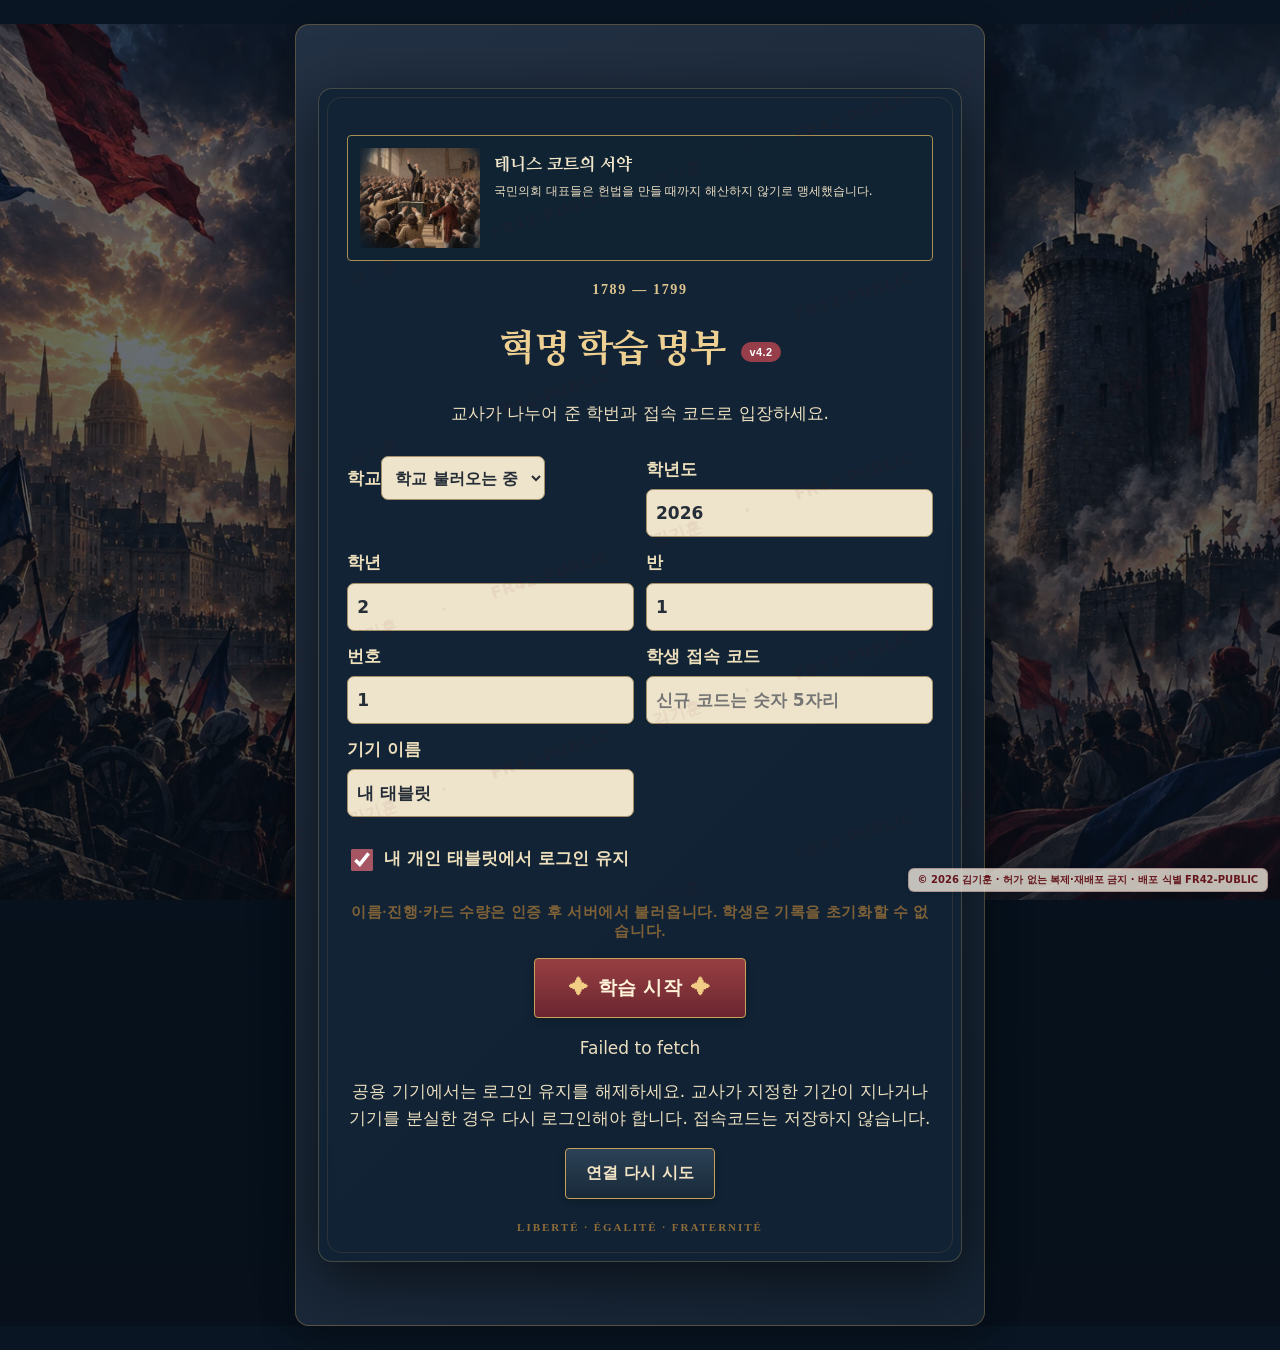
==== index.html @ da73426d "Rollback latency regression and refresh stable cache" ====
<!doctype html><html lang="ko"><head><meta charset="utf-8"><meta name="viewport" content="width=device-width,initial-scale=1"><title>프랑스 혁명 학습 게임 v4.2</title><link rel="stylesheet" href="legacy-game.css?v=42-rc-cssfix-20260922" >
<link rel="stylesheet" href="history-card.css?v=42-rc-cssfix-20260922" >
<link rel="stylesheet" href="history-card-effects.css?v=42-rc-cssfix-20260922" >
<link rel="stylesheet" href="history-card-rotation.css?v=42-rc-cssfix-20260922" >
<link rel="stylesheet" href="history-content.css?v=42-rc-cssfix-20260922" >
<link rel="stylesheet" href="history-game-card.css?v=42-rc-cssfix-20260922" >
<link rel="stylesheet" href="pack-opening.css?v=42-rc-cssfix-20260922" >
<link rel="stylesheet" href="integration.css?v=42-rc-cssfix-20260922" data-integration-style><link rel="stylesheet" href="v42.css?v=42-stable-20260922d"><link rel="stylesheet" href="stage25.css?v=42-rc-cssfix-20260922"><link rel="stylesheet" href="glow-v13/glow-mask.css?v=42-rc-cssfix-20260922"><link rel="stylesheet" href="glow-v13/glow-effects.css?v=42-rc-cssfix-20260922"><link rel="stylesheet" href="glow-v13/glow-crystal-effects.css?v=42-rc-cssfix-20260922"><link rel="stylesheet" href="glow-v13/glow-halo-effects.css?v=42-rc-cssfix-20260922"><link rel="stylesheet" href="glow-v13/glow-royal-effects.css?v=42-rc-cssfix-20260922"><link rel="stylesheet" href="glow-v13/glow-spectrum-effects.css?v=42-rc-cssfix-20260922"><link rel="stylesheet" href="stage26.css?v=42-rc-cssfix-20260922"><link rel="stylesheet" href="stage27.css?v=42-rc-cssfix-20260922"><link rel="stylesheet" href="stage28.css?v=42-rc-cssfix-20260922"><link rel="stylesheet" href="stage3.css?v=42-rc-cssfix-20260922"><link rel="stylesheet" href="copyright-ready.css?v=42-rc-cssfix-20260922"></head><body><div id="app"></div><noscript>JavaScript를 활성화해 주세요.</noscript><script src="assets.generated.js?v=42-rc-cssfix-20260922"></script>
<script src="preview-storage.js?v=42-rc-cssfix-20260922"></script>
<script src="copyright-ready.js?v=42-rc-cssfix-20260922"></script><script src="config.rc.js?v=42-rc-cssfix-20260922"></script><script src="game-api.js?v=42-stable-20260922d"></script>
<script src="content/units.generated.js?v=42-rc-cssfix-20260922"></script>
<script src="history-card.js?v=42-rc-cssfix-20260922"></script>
<script src="history-content.js?v=42-rc-cssfix-20260922"></script>
<script src="history-game-card.js?v=42-rc-cssfix-20260922"></script>
<script src="legacy-game.js?v=42-classroom-20260922b"></script>
<script src="integration.js?v=42-rc-cssfix-20260922"></script><script src="report-ui27.js?v=42-rc-cssfix-20260922"></script><script src="student-v42.js?v=42-stable-20260922d"></script><script src="student-stage2.js?v=42-classroom-20260922b"></script><script src="student-stage25.js?v=42-classroom-20260922b"></script><script src="student-stage26.js?v=42-rc-cssfix-20260922"></script><script src="student-stage27.js?v=42-rc-cssfix-20260922"></script><script src="ui-stage28.js?v=42-rc-cssfix-20260922"></script><script src="student-stage28.js?v=42-rc-cssfix-20260922"></script><script src="student-test-ready.js?v=42-classroom-20260922b"></script><script src="student-fast-quiz.js?v=42-rc-cssfix-20260922"></script><script src="glow-v13/glow-effects-config.js?v=42-rc-cssfix-20260922"></script><script src="glow-v13/glow-crystal-effects.js?v=42-rc-cssfix-20260922"></script><script src="glow-v13/glow-halo-effects.js?v=42-rc-cssfix-20260922"></script><script src="glow-v13/glow-royal-effects.js?v=42-rc-cssfix-20260922"></script><script src="glow-v13/glow-spectrum-effects.js?v=42-rc-cssfix-20260922"></script><script src="glow-v13/glow-effects.js?v=42-rc-cssfix-20260922"></script><script src="student-glow-v13.js?v=42-rc-cssfix-20260922"></script><script src="rc-cinematic.js?v=42-classroom-20260922c"></script><script src="rc-learning.js?v=42-rc-cssfix-20260922"></script>
</body></html>
---- legacy-game.css ----
:root{--bg:#f4efe3;--paper:#fffaf0;--ink:#251b17;--red:#8f2929;--line:#c9baa0;--green:#16835c}*{box-sizing:border-box}body{margin:0;background:var(--bg);color:var(--ink);font-family:Arial,'Noto Sans KR',sans-serif}button,input{font:inherit}button{cursor:pointer}.header{background:#efe5cf;border-bottom:1px solid #cfc0a6;padding:16px 24px}.headerin{max-width:1500px;margin:auto;display:flex;align-items:center;justify-content:space-between;gap:16px}.eyebrow{margin:0;color:#9a2f2f;font-family:Georgia,serif;font-size:14px;font-weight:800;letter-spacing:.12em}h1,h2,h3{font-family:Georgia,'Nanum Myeongjo',serif}.header h1{margin:3px 0;font-size:30px}.version{display:inline-block;vertical-align:middle;margin-left:8px;border-radius:999px;background:var(--red);color:white;padding:4px 8px;font:800 11px Arial,sans-serif;letter-spacing:.04em}.student{display:flex;align-items:center;gap:10px;font-weight:800}.btn{border:0;border-radius:9px;background:var(--red);color:white;padding:12px 20px;font-weight:800}.btn.alt{border:1px solid var(--line);background:white;color:var(--ink)}.wrap{max-width:1500px;margin:auto;padding:20px 24px 36px}.tabs{display:flex;gap:5px;margin-bottom:18px;padding:4px;width:max-content;border-radius:10px;background:#ded0b3}.tab{border:0;border-radius:7px;background:transparent;padding:10px 20px;font-weight:800}.tab.active{background:var(--red);color:white}.shell{border:1px solid #cfc0a6;border-radius:20px;background:var(--paper);padding:26px;box-shadow:0 10px 35px #36231917}.quiz{max-width:820px;margin:auto}.center{text-align:center;padding:65px 25px}.top{display:flex;justify-content:space-between;align-items:center;gap:15px}.pill{border-radius:999px;background:#251b1714;padding:8px 13px;font-weight:800}.progress{height:7px;margin:20px 0;background:#e4d9c2;border-radius:99px;overflow:hidden}.progress i{display:block;height:100%;background:var(--red)}.qimg{display:block;width:min(320px,82vw);aspect-ratio:1;object-fit:contain;margin:0 auto 18px;border-radius:16px;background:#302925}.question{border-left:5px solid var(--red);border-radius:0 14px 14px 0;background:#efe5cf;padding:22px;font:700 20px/1.6 Georgia,serif}.answer{display:grid;grid-template-columns:1fr auto;gap:10px;margin-top:20px}.answer input{height:49px;border:1px solid #a99779;border-radius:9px;padding:0 14px;font-size:17px}.feedback{min-height:55px;margin-top:14px;padding:14px;border-radius:10px;color:#6e5a4e}.feedback.bad{background:#fff0ed;color:#a52b25}.feedback.good{background:#e8f5ed;color:#176444}.orderhead{display:flex;justify-content:space-between;align-items:center}.grid{display:grid;grid-template-columns:repeat(7,minmax(0,1fr));gap:10px}.slot{position:relative;min-height:155px;overflow:hidden;border:2px dashed #9f927e;border-radius:12px;background:#f0e6d3}.slot.filled{border-style:solid;background:white}.slot.ok{border:3px solid var(--green)}.slot.bad{border:3px solid #c2342d}.num{position:absolute;z-index:2;top:6px;left:6px;display:grid;place-items:center;width:30px;height:30px;border-radius:50%;background:var(--ink);color:white;font-weight:900}.cardimg{width:100%;height:108px;display:block;object-fit:contain;background:#302925}.title{display:block;padding:7px 5px;font-size:13px;font-weight:800}.deck{margin-top:24px}.cards{display:grid;grid-template-columns:repeat(6,minmax(0,1fr));gap:10px}.card{overflow:hidden;border:1px solid #cfc0a6;border-radius:12px;background:white;padding:0}.card.sel{outline:4px solid var(--red)}.checkrow{display:flex;justify-content:space-between;align-items:center;gap:12px;margin-top:18px}.results{display:grid;grid-template-columns:repeat(4,1fr);gap:12px}.result{border:1px solid #d7c8ac;border-radius:15px;background:#f5eddd;padding:18px}.result.done{border-color:#68a98b;background:#edf7f1}.profile{min-height:100vh;display:grid;place-items:center;padding:22px}.profile form{width:min(760px,100%);text-align:center}.fields{display:grid;grid-template-columns:repeat(4,1fr);gap:12px;margin:25px 0}.fields label{text-align:left;font-weight:800}.fields input{width:100%;height:48px;margin-top:7px;border:1px solid var(--line);border-radius:9px;padding:10px}.hidden{display:none!important}@media(max-width:1000px){.grid,.cards{grid-template-columns:repeat(4,1fr)}.results{grid-template-columns:repeat(2,1fr)}}@media(max-width:700px){.headerin,.top,.orderhead,.checkrow{align-items:flex-start;flex-direction:column}.wrap{padding:14px 12px}.tabs{width:100%;display:grid;grid-template-columns:repeat(5,1fr)}.tab{padding:9px 2px}.grid,.cards{grid-template-columns:repeat(2,1fr)}.results,.fields{grid-template-columns:1fr}.answer{grid-template-columns:1fr}.student{width:100%;justify-content:space-between}}
.orderhint{margin:16px 0;padding:13px 15px;border-left:4px solid var(--red);border-radius:0 10px 10px 0;background:#efe5cf;line-height:1.55}.orderhint strong{color:var(--red)}
.rules{margin:22px auto;padding:16px 18px;border-left:4px solid var(--red);border-radius:0 11px 11px 0;background:#efe5cf;text-align:left;line-height:1.65}.locked{opacity:.48;cursor:not-allowed}.tab.locked{background:#c9baa0}.retry-badge{display:inline-block;margin-left:7px;border-radius:999px;background:#8f2929;color:#fff;padding:3px 8px;font-size:12px}.skip{background:#fff7df;color:#72510a}.remove{position:absolute;z-index:4;top:6px;right:6px;width:30px;height:30px;border:0;border-radius:50%;background:#fff;color:#9a2f2f;font-size:20px;font-weight:900;box-shadow:0 2px 7px #0003}.cards.described{grid-template-columns:repeat(4,minmax(0,1fr))}.card.described{display:block;min-height:205px}.card.described .cardimg{height:118px}.cardcopy{display:block;padding:9px}.cardcopy strong{display:block;font-family:Georgia,'Nanum Myeongjo',serif;line-height:1.3}.cardcopy small{display:block;margin-top:6px;color:#6e5a4e;line-height:1.45}.result-detail{margin-top:20px}.result-detail>div{display:flex;justify-content:space-between;gap:12px;padding:9px 0;border-bottom:1px solid #eadfca}.result-detail strong{color:var(--red);white-space:nowrap}.status-note{margin:10px 0;color:#6e5a4e}.slot{cursor:pointer}.locked-page{max-width:720px;margin:auto;text-align:center;padding:60px 24px}.bonus{margin-top:22px;padding:20px;border:1px solid #d7c8ac;border-radius:15px;background:#f5eddd}.bonus-actions{display:flex;gap:10px;flex-wrap:wrap;margin-top:14px}.modepick{display:grid;grid-template-columns:repeat(4,1fr);gap:12px;margin:22px 0}.modepick button{min-height:120px;text-align:left;border:1px solid #d7c8ac;border-radius:14px;background:white;padding:17px}.modepick strong{display:block;margin-bottom:7px;font:800 18px Georgia,serif}.modepick small{color:#6e5a4e;line-height:1.45}.practicebar{display:flex;justify-content:space-between;align-items:center;gap:12px;margin-bottom:16px}.speedtime{font:900 34px/1 monospace;letter-spacing:.04em;color:var(--red)}.speedstats{display:flex;align-items:center;justify-content:flex-end;gap:10px;flex-wrap:wrap}.speedstat{border-radius:10px;background:#efe5cf;padding:9px 12px;font-size:13px}.speedstat b{display:block;margin-top:3px;font:900 20px monospace;color:var(--red)}.best{margin:10px 0;color:#6e5a4e}.speedfinish{margin:18px 0;padding:18px;border-radius:12px;background:#e8f5ed;color:#176444;font-size:18px}
@media(max-width:1000px){.cards.described{grid-template-columns:repeat(3,minmax(0,1fr))}.modepick{grid-template-columns:repeat(2,1fr)}}@media(max-width:700px){.cards.described{grid-template-columns:1fr}.card.described{min-height:0;display:grid;grid-template-columns:120px 1fr}.card.described .cardimg{height:100%;min-height:126px}.result-detail>div{align-items:flex-start;flex-direction:column}.tabs{grid-template-columns:repeat(4,1fr)}.practicebar{align-items:flex-start;flex-direction:column}.speedstats{justify-content:flex-start}.modepick{grid-template-columns:1fr}.speedtime{font-size:28px}}
.rankpage{min-height:100vh;padding:24px;background:radial-gradient(circle at top,#fff8e8 0,#efe3c8 46%,#d9c7a4 100%)}.rankbox{max-width:1180px;margin:auto}.rankhero{display:flex;justify-content:space-between;align-items:center;gap:18px;margin-bottom:18px}.rankhero h1{margin:4px 0;font-size:34px}.rankcontrols{display:flex;gap:8px;flex-wrap:wrap;margin:12px 0}.rankcontrols button,.rankcontrols input{border:1px solid #bda987;border-radius:999px;background:#fffaf0;padding:9px 14px;font-weight:800}.rankcontrols button.on{background:var(--red);color:#fff;border-color:var(--red)}.classpick{display:flex;align-items:center;gap:6px}.classpick input{width:60px;text-align:center}.podium{display:grid;grid-template-columns:repeat(3,1fr);align-items:end;gap:14px;margin:26px auto 20px;max-width:820px}.podium>div{display:flex;flex-direction:column;justify-content:center;align-items:center;border-radius:18px 18px 8px 8px;padding:18px 10px;background:#fffaf0;box-shadow:0 9px 28px #3b281b20}.podium .p1{min-height:210px;background:linear-gradient(#fff9d7,#efd26e)}.podium .p2{min-height:170px;background:linear-gradient(#fff,#d9dde2)}.podium .p3{min-height:145px;background:linear-gradient(#fff3e8,#d9a578)}.medal{font-size:38px}.podium strong{font-size:21px}.podium b{margin-top:8px;font:900 25px monospace;color:var(--red)}.ranktable{width:100%;border-collapse:separate;border-spacing:0 8px}.ranktable td{background:#fffaf0;padding:14px 16px}.ranktable td:first-child{border-radius:12px 0 0 12px;font-size:20px;font-weight:900;text-align:center}.ranktable td:last-child{border-radius:0 12px 12px 0;text-align:right;font:900 21px monospace;color:var(--red)}.rankname{font-weight:900;font-size:18px}.rankmeta{color:#796957;font-size:13px}.ranknote{text-align:center;color:#6e5a4e}.rankempty{text-align:center;padding:70px 20px;border-radius:18px;background:#fffaf0}.ranklive{display:inline-flex;align-items:center;gap:7px;color:#176444;font-weight:800}.ranklive:before{content:'';width:9px;height:9px;border-radius:50%;background:#24a36d;box-shadow:0 0 0 5px #24a36d22}@media(max-width:700px){.rankhero{align-items:flex-start;flex-direction:column}.podium{grid-template-columns:1fr}.podium .p1,.podium .p2,.podium .p3{min-height:120px}.podium .p1{order:-1}.ranktable .rankmeta{display:none}}
.hintbox{margin:14px 0 0;padding:13px 16px;border-radius:11px;background:#fff3c9;color:#654b00;font-weight:800}.hintword{font-size:22px;letter-spacing:.08em;color:var(--red)}.sync{position:fixed;right:14px;bottom:14px;z-index:20;border:0;border-radius:999px;padding:9px 14px;background:#251b17;color:#fff;font-size:12px;font-weight:800;box-shadow:0 4px 15px #0003}.sync.wait{background:#8a5b00}.sync.busy{background:#176444}.speedfinish.unofficial{background:#fff0ed;color:#a52b25}.autojudge{border-radius:999px;background:#e8f5ed;color:#176444;padding:8px 12px;font-weight:800}.teacher{margin-top:24px;padding-top:18px;border-top:1px solid #ddcfb4}.rankerror{color:#a52b25}.hinttag{display:inline-block;margin-top:5px;padding:3px 7px;border-radius:999px;background:#fff3c9;color:#72510a;font-size:12px}
/* v2.8 bonus games and collection */
.bonusmenu{display:grid;grid-template-columns:repeat(4,minmax(0,1fr));gap:14px;margin-top:20px}.bonusmenu button{min-height:150px;border:1px solid #d7c8ac;border-radius:16px;background:white;padding:18px;text-align:left;box-shadow:0 5px 18px #36231912}.bonusmenu button:hover{transform:translateY(-2px);box-shadow:0 9px 25px #36231922}.bonusmenu strong{display:block;margin:8px 0;font:800 20px Georgia,serif}.bonusmenu small{display:block;color:#6e5a4e;line-height:1.5}.bonusicon{font-size:34px}.settingrow{display:flex;justify-content:center;gap:10px;flex-wrap:wrap;margin:20px 0}.settingrow button{border:1px solid #bda987;border-radius:999px;background:white;padding:10px 18px;font-weight:800}.settingrow button.on{background:var(--red);border-color:var(--red);color:white}.baitdeck{display:grid;grid-template-columns:repeat(5,minmax(0,1fr));gap:10px}.baitcard{position:relative;overflow:hidden;border:1px solid #cfc0a6;border-radius:12px;background:white;padding:0;min-height:150px}.baitcard .cardimg{height:105px}.baitcard.decoy{background:linear-gradient(145deg,#2e3848,#111722);color:white}.decoyart{height:105px;display:grid;place-items:center;background:radial-gradient(circle,#8b764b,#252638);font-size:42px}.countrymark{position:absolute;left:7px;top:7px;border-radius:999px;background:#251b17dd;color:white;padding:3px 7px;font-size:10px;font-weight:900}.memorygrid{display:grid;grid-template-columns:repeat(6,minmax(0,1fr));gap:10px}.memorycard{position:relative;min-height:165px;border:2px solid #c8b895;border-radius:13px;background:#efe5cf;padding:0;overflow:hidden}.memorycard img{width:100%;height:120px;object-fit:contain;background:#302925}.memorycard .title{min-height:42px}.memorycard.selected{outline:4px solid var(--red)}.memorycard.hiddenface img{filter:brightness(0)}.memorycard.hiddenface .title{color:transparent}.targetoverlay{position:fixed;inset:0;z-index:80;display:grid;place-items:center;background:#160f0ddb;padding:20px}.targetpanel{width:min(1180px,96vw);max-height:94vh;overflow:auto;border-radius:20px;background:var(--paper);padding:22px}.targetpanel .memorygrid{grid-template-columns:repeat(6,minmax(0,1fr))}.matchgrid{display:grid;grid-template-columns:repeat(6,minmax(0,1fr));gap:10px}.matchcard{height:150px;border:2px solid #b9a889;border-radius:13px;background:linear-gradient(145deg,#8f2929,#4d1515);color:white;font-weight:900;transform-style:preserve-3d}.matchcard.open,.matchcard.done{background:white;color:var(--ink)}.matchcard.done{border-color:var(--green);opacity:.62}.matchcard img{width:100%;height:105px;object-fit:contain;background:#302925}.matchback{font-size:38px}.collectiongrid{display:grid;grid-template-columns:repeat(5,minmax(0,1fr));gap:14px}.collectcard{position:relative;overflow:hidden;border:5px solid #b8aa8f;border-radius:17px;background:#eadfc9;box-shadow:0 7px 20px #0002}.collectcard img{width:100%;aspect-ratio:1;object-fit:contain;background:#302925}.collectcard h3{margin:9px 8px 3px;font-size:15px}.collectcard p{margin:3px 8px 10px;color:#6e5a4e;font-size:12px}.collectcard.lockedcard img{filter:brightness(0)}.collectcard.lockedcard h3{color:#796957}.collectcard.rare{border-color:#5b83c5;background:#e7f0ff}.collectcard.unique{border-color:#8c48bd;background:#f3e7ff}.collectcard.legend{border-color:#d2a520;background:#fff4bc;box-shadow:0 0 20px #e5b91b99}.collectcard.myth{border-color:transparent;background:linear-gradient(135deg,#bdfaff,#ffd0ef,#fff3a8);box-shadow:0 0 25px #50d9ff99}.rarity{position:absolute;right:7px;top:7px;border-radius:999px;background:#251b17e8;color:white;padding:4px 8px;font-size:11px;font-weight:900}.rewardmodal{position:fixed;inset:0;z-index:90;display:grid;place-items:center;background:#160f0ddd;padding:20px}.rewardbox{width:min(420px,94vw);border-radius:22px;background:var(--paper);padding:24px;text-align:center}.rewardbox .collectcard{margin:15px auto;width:min(280px,75vw)}.summarytable{width:100%;border-collapse:collapse;margin-top:18px}.summarytable th,.summarytable td{padding:11px;border-bottom:1px solid #e0d4bd;text-align:left}.summarytable td:last-child{text-align:right;font-family:monospace;font-weight:900}.officialtag{display:inline-block;border-radius:999px;background:#e8f5ed;color:#176444;padding:5px 9px;font-size:12px;font-weight:900}.casualtag{display:inline-block;border-radius:999px;background:#efe5cf;color:#6e5a4e;padding:5px 9px;font-size:12px;font-weight:900}
@media(max-width:1000px){.bonusmenu{grid-template-columns:repeat(2,1fr)}.baitdeck,.collectiongrid{grid-template-columns:repeat(4,1fr)}.memorygrid,.matchgrid{grid-template-columns:repeat(4,1fr)}}@media(max-width:700px){.bonusmenu{grid-template-columns:1fr}.baitdeck,.collectiongrid,.memorygrid,.matchgrid{grid-template-columns:repeat(3,1fr)}.targetpanel .memorygrid{grid-template-columns:repeat(3,1fr)}.memorycard,.matchcard{min-height:125px;height:130px}.memorycard img,.matchcard img{height:88px}}
/* v2.9 */
.locknotice{margin:18px 0;padding:16px;border-radius:12px;background:#fff3c9;color:#654b00;font-weight:800}.decoyscene{height:105px;background-repeat:no-repeat;background-size:400% 400%;background-color:#302925}.lockedcard img{filter:grayscale(1);opacity:.16}.lockedcard:after{content:'미획득';position:absolute;inset:0;display:grid;place-items:center;color:#51483f;font-weight:900;text-shadow:0 1px white}.lockedcard h3,.lockedcard p{position:relative;z-index:2}.packbox{width:min(850px,96vw);border-radius:24px;background:radial-gradient(circle at top,#fff9d9,#fffaf0 55%);padding:28px;text-align:center;box-shadow:0 0 70px #ffd65c66}.packcards{display:flex;justify-content:center;align-items:center;gap:18px;flex-wrap:wrap;margin:22px 0}.packwrap{width:min(220px,28vw);perspective:900px}.packwrap .collectcard{width:100%;transition:transform .55s,filter .4s}.packwrap.covered .collectcard{filter:brightness(.15);transform:rotateY(180deg) scale(.94)}.packwrap.covered:after{content:'✦';position:absolute;inset:0;display:grid;place-items:center;border:4px solid #e4c56e;border-radius:17px;background:linear-gradient(145deg,#7d2020,#321010);color:#ffe999;font-size:55px;box-shadow:0 0 28px #f1c84b88;cursor:pointer}.packwrap{position:relative}.packtitle{font-size:30px;margin:6px 0}.packhint{animation:pulse 1.2s infinite;color:var(--red);font-weight:900}@keyframes pulse{50%{opacity:.45;transform:scale(.98)}}.adminnav{display:flex;gap:8px;flex-wrap:wrap;margin:16px 0}.adminnav button{border:1px solid #bda987;border-radius:999px;background:white;padding:9px 14px;font-weight:800}.adminnav button.on{background:var(--red);color:white}.adminpanel{border:1px solid #d7c8ac;border-radius:15px;background:#f8f0e1;padding:20px}.adminform{display:grid;grid-template-columns:repeat(3,1fr);gap:12px}.adminform label{font-weight:800}.adminform input,.adminform select,.adminform textarea{width:100%;margin-top:6px;border:1px solid #bda987;border-radius:9px;background:white;padding:10px}.adminform textarea{min-height:110px}.serverpending{margin:13px 0;padding:12px;border-radius:10px;background:#ece7de;color:#6e5a4e}.oddsrow{display:grid;grid-template-columns:1fr 100px;gap:10px;align-items:center;margin:8px 0}.dailybox{margin:20px 0;padding:18px;border:1px solid #e1c671;border-radius:15px;background:#fff8d9}.streakline{display:flex;gap:8px;flex-wrap:wrap}.streakline span{border-radius:999px;background:white;padding:7px 11px;font-weight:800}.streakline .done{background:#e8f5ed;color:#176444}@media(max-width:700px){.adminform{grid-template-columns:1fr}.packwrap{width:min(260px,70vw)}.packcards{flex-direction:column}}
/* ===== v3.0 premium collection and pack opening ===== */
.collectiongrid{grid-template-columns:repeat(auto-fill,minmax(210px,1fr));gap:22px;align-items:start}.collectcard.premium{--metal:#9a7b52;--glow:#8a6a42;position:relative;isolation:isolate;overflow:visible;aspect-ratio:2/3;border:5px solid var(--metal);border-radius:17px;padding:12px;background:linear-gradient(145deg,#f7e7bf,#c8a96d 42%,#f9eac6 70%,#8e7047);box-shadow:0 9px 22px #160e0a55,inset 0 0 0 2px #fff8,inset 0 0 20px #0005;color:#20150f;transform-style:preserve-3d}.collectcard.premium::before{content:"";position:absolute;inset:5px;border:2px solid #fff8;border-radius:11px;pointer-events:none;box-shadow:inset 0 0 0 2px #0005}.collectcard.premium::after{content:"✦";position:absolute;left:50%;top:-18px;translate:-50% 0;display:grid;place-items:center;width:39px;height:39px;border:4px solid var(--metal);rotate:45deg;border-radius:8px;background:radial-gradient(circle,#fff 0 12%,var(--glow) 15% 52%,#241b1a 58%);color:#fff;text-shadow:0 0 8px white;box-shadow:0 0 15px var(--glow);z-index:4}.collectcard.premium .cardname{position:relative;z-index:2;margin:4px 3px 9px;padding:8px 5px;border:1px solid #fff8;border-radius:7px;background:linear-gradient(#fff8,#e5d2aaee);box-shadow:inset 0 0 9px #5d452d66;font:900 16px/1.2 Georgia,'Nanum Myeongjo',serif;text-align:center}.collectcard.premium .cardart{position:relative;height:48%;border:3px ridge var(--metal);overflow:hidden;background:#251d19;box-shadow:inset 0 0 18px #000}.collectcard.premium .cardart img{width:100%;height:100%;object-fit:cover;display:block}.collectcard.premium .cardyear{position:relative;z-index:3;width:max-content;min-width:82px;margin:-13px auto 3px;padding:4px 13px;border:2px solid var(--metal);border-radius:4px;background:#f5e7c8;text-align:center;font:900 14px Georgia,serif;box-shadow:0 2px 7px #0008}.collectcard.premium .carddesc{height:23%;margin:5px 4px 0;padding:7px 5px;overflow:hidden;border-top:1px solid #6f5437;font:700 11px/1.45 Georgia,'Nanum Myeongjo',serif;text-align:center}.collectcard.premium .cardfoot{position:absolute;left:17px;right:17px;bottom:8px;display:flex;justify-content:space-between;align-items:center;font-size:10px;font-weight:900}.collectcard.premium .cardrarity{letter-spacing:.08em;text-transform:uppercase}.collectcard.premium.rare{--metal:#87b9f4;--glow:#2e85ef;background:linear-gradient(145deg,#e6f2ff,#7d96b5 42%,#e9f5ff 70%,#455c7b)}.collectcard.premium.unique{--metal:#c17cff;--glow:#9c28ff;background:linear-gradient(145deg,#f5ddff,#8c4da8 42%,#f2d5ff 70%,#48215e)}.collectcard.premium.legend{--metal:#ffd65c;--glow:#ffad00;background:linear-gradient(145deg,#fff4af,#bd7f12 42%,#fff0a3 70%,#76500c);box-shadow:0 10px 28px #0008,0 0 23px #ffc329aa,inset 0 0 20px #fff6}.collectcard.premium.myth{--metal:#8ffcff;--glow:#ff55ff;background:linear-gradient(135deg,#c6ffff,#c16cff 22%,#fff58b 45%,#67e8ff 68%,#ff89df 90%);background-size:240% 240%;animation:holoFlow 4s linear infinite;box-shadow:0 10px 32px #0009,0 0 30px #4fffffcc,0 0 48px #ff4ed599}.collectcard.premium.myth::before{background:linear-gradient(110deg,transparent 30%,#fff9 47%,transparent 62%);background-size:230% 100%;animation:holoSweep 2.4s linear infinite}.collectcard.premium.lockedcard{filter:grayscale(1);opacity:.2}.collectcard.premium.lockedcard .cardname,.collectcard.premium.lockedcard .cardyear,.collectcard.premium.lockedcard .carddesc{filter:blur(3px)}
.rewardmodal{background:radial-gradient(circle at center,#36254dd9,#09060ff2 70%);backdrop-filter:blur(8px)}.packbox{width:min(1120px,96vw);max-height:96vh;overflow:auto;background:linear-gradient(160deg,#181321,#2c1d35 55%,#17111c);border:1px solid #c9a9ff66;color:#fff;box-shadow:0 0 80px #9a54ff44}.packbox .eyebrow{color:#e6ceff}.packhint{color:#d7c7e5}.packcards{align-items:center;justify-content:center;perspective:1200px}.packwrap{position:relative;width:min(235px,39vw);min-width:190px;touch-action:none;user-select:none;filter:none}.packwrap .collectcard{width:100%}.packwrap.covered{cursor:grab}.packwrap.covered:active{cursor:grabbing}.packcover{position:absolute;z-index:12;inset:-8px;border:3px solid #c7a6ff;border-radius:20px;background:radial-gradient(circle at 50% 35%,#71388e,#25152f 58%,#0e0913);box-shadow:0 10px 35px #000,0 0 22px #9b58ff77,inset 0 0 25px #fff2;transform:translateY(var(--peel,0px)) rotateX(calc(var(--peel,0px) * .035));transition:transform .25s ease,opacity .25s}.packcover::before{content:"FR";position:absolute;inset:22%;display:grid;place-items:center;border:3px double #dbc5ff;border-radius:50%;font:900 34px Georgia,serif;color:#eadfff;text-shadow:0 0 15px #fff;box-shadow:0 0 0 7px #ffffff12,0 0 30px #b162ff88}.packcover::after{content:"아래로 끌어 개봉";position:absolute;left:0;right:0;bottom:18px;text-align:center;color:#dbc8eb;font-size:12px;font-weight:800}.packwrap.queued .packcover{filter:brightness(.45);cursor:not-allowed}.packwrap.recent .collectcard.unique{animation:uniqueReveal 1.05s cubic-bezier(.2,.8,.2,1)}.packwrap.recent .collectcard.legend{animation:legendReveal 1.35s cubic-bezier(.16,.9,.2,1)}.packwrap.recent .collectcard.myth{animation:mythReveal 1.7s cubic-bezier(.1,.85,.15,1)}.packwrap.recent::before{content:"";position:absolute;z-index:-1;inset:-70px;border-radius:50%;opacity:0;pointer-events:none}.packwrap.recent.rarity-unique::before{background:repeating-conic-gradient(#b45cff 0 7deg,transparent 7deg 15deg);animation:burst 1.1s}.packwrap.recent.rarity-legend::before{background:repeating-conic-gradient(#ffd54f 0 5deg,transparent 5deg 12deg);animation:burst 1.4s}.packwrap.recent.rarity-myth::before{background:conic-gradient(#55ffff,#ff57dc,#fff678,#7c68ff,#55ffff);filter:blur(8px);animation:burst 1.8s}.rarity-banner{margin:10px 0 0;font:900 18px Georgia,serif;letter-spacing:.15em;text-shadow:0 0 12px currentColor}.rarity-banner.unique{color:#d696ff}.rarity-banner.legend{color:#ffd85a;font-size:22px}.rarity-banner.myth{color:#93ffff;font-size:25px;animation:rainbowText 1.2s linear infinite}.gift-dependent.disabled{opacity:.4}.gift-dependent.disabled select{pointer-events:none}.pitygrid{display:grid;grid-template-columns:repeat(2,minmax(0,1fr));gap:12px}.pitycard{padding:15px;border:1px solid #d7c8ac;border-radius:12px;background:#fffaf0}.pitycard label{display:flex;justify-content:space-between;gap:12px;align-items:center}.pitycard input{width:90px;height:40px;border:1px solid #b6a78d;border-radius:7px;padding:6px}.pitystatus{display:grid;grid-template-columns:repeat(4,1fr);gap:8px;margin:16px 0}.pitystatus span{padding:10px;border-radius:9px;background:#efe5cf;text-align:center;font-size:12px}.pitystatus b{display:block;margin-top:4px;font-size:17px;color:var(--red)}
@keyframes holoFlow{to{background-position:240% 240%}}@keyframes holoSweep{to{background-position:-230% 0}}@keyframes uniqueReveal{0%{transform:scale(.1) rotateY(0);filter:brightness(4)}70%{transform:scale(1.08) rotateY(360deg);filter:brightness(1.5)}100%{transform:scale(1) rotateY(360deg)}}@keyframes legendReveal{0%{transform:scale(.05) rotateY(0);filter:brightness(6)}55%{transform:scale(1.18) rotateY(360deg)}78%{transform:scale(.96) rotateY(360deg)}100%{transform:scale(1) rotateY(360deg)}}@keyframes mythReveal{0%{transform:scale(.02) rotateY(0) rotateZ(-20deg);filter:brightness(8)}60%{transform:scale(1.22) rotateY(720deg) rotateZ(3deg)}82%{transform:scale(.95) rotateY(720deg)}100%{transform:scale(1) rotateY(720deg)}}@keyframes burst{0%{opacity:0;transform:scale(.15) rotate(0)}35%{opacity:.9}100%{opacity:0;transform:scale(1.5) rotate(45deg)}}@keyframes rainbowText{to{filter:hue-rotate(360deg)}}
@media(max-width:700px){.collectiongrid{grid-template-columns:repeat(2,minmax(0,1fr));gap:12px}.collectcard.premium{padding:8px;border-width:3px}.collectcard.premium .cardname{font-size:12px}.collectcard.premium .carddesc{font-size:8px}.packwrap{min-width:155px;width:42vw}.pitygrid,.pitystatus{grid-template-columns:1fr 1fr}}
/* ===== v3.1 card readability, inspection and rarity omens ===== */
.collectiongrid{grid-template-columns:repeat(auto-fill,minmax(235px,1fr))}.collectcard.premium::after{top:-31px}.collectcard.premium .cardname{min-height:52px;margin:18px 3px 9px;padding:7px 10px;display:grid;place-items:center;font-size:15px;line-height:1.25;word-break:keep-all;overflow:visible}.collectcard.premium:not(.lockedcard){cursor:zoom-in}.collectcard.premium:not(.lockedcard):hover{transform:translateY(-3px);box-shadow:0 14px 30px #160e0a66,0 0 18px var(--glow)}
.cardinspect{position:fixed;z-index:2400;inset:0;display:grid;place-items:center;padding:20px;background:#09060edd;backdrop-filter:blur(11px);animation:inspectFade .2s ease}.inspectpanel{position:relative;display:grid;place-items:center;width:min(520px,96vw);max-height:96vh;padding:42px 28px 26px;border:1px solid #ffffff30;border-radius:24px;background:radial-gradient(circle at 50% 30%,#4c365c,#17101e 70%);box-shadow:0 25px 90px #000;color:#fff}.inspectpanel .collectcard.premium{width:min(370px,78vw);height:auto;min-height:min(555px,78vh);font-size:1.15em;cursor:default}.inspectpanel .collectcard.premium:hover{transform:none}.inspectpanel .collectcard.premium .cardname{font-size:21px;min-height:62px}.inspectpanel .collectcard.premium .carddesc{font-size:14px;line-height:1.6}.inspectpanel .collectcard.premium .cardyear{font-size:17px}.inspectclose{position:absolute;z-index:10;right:14px;top:12px;width:40px;height:40px;border:1px solid #ffffff55;border-radius:50%;background:#0008;color:#fff;font-size:25px}.inspecttip{margin:14px 0 0;color:#d8cce1;font-size:13px}
.packwrap.omen-unique .packcover{border-color:#c477ff;box-shadow:0 10px 35px #000,0 0 17px #a52fff,0 0 34px #7719bcaa,inset 0 0 28px #ca7aff55;animation:omenUnique 1.65s ease-in-out infinite}.packwrap.omen-legend .packcover{border-color:#ffd55c;box-shadow:0 10px 35px #000,0 0 24px #ffc400,0 0 52px #ff9800cc,inset 0 0 30px #fff19a88;animation:omenLegend 1.05s ease-in-out infinite}.packwrap.omen-myth .packcover{border-color:#9affff;background:radial-gradient(circle at 50% 35%,#6c3ca1,#142b45 52%,#170d25);box-shadow:0 10px 35px #000,0 0 22px #55ffff,0 0 46px #ff49d8,0 0 72px #a66cff,inset 0 0 35px #ffffff99;animation:omenMyth .8s ease-in-out infinite}.packomen{position:absolute;z-index:13;inset:-12px;border-radius:26px;pointer-events:none;opacity:0}.omen-unique .packomen{opacity:.6;background:linear-gradient(100deg,transparent 35%,#d58cff99 50%,transparent 65%);background-size:230% 100%;animation:omenSweep 1.8s linear infinite}.omen-legend .packomen{opacity:.8;background:repeating-conic-gradient(from 0deg,#ffd85a 0 2deg,transparent 2deg 17deg);filter:blur(1px);animation:omenRays 3s linear infinite}.omen-myth .packomen{opacity:.85;background:conic-gradient(from 0deg,#4fffff,#ff4fd8,#fff36a,#8b6cff,#4fffff);filter:blur(10px);animation:omenRays 1.8s linear infinite}.streaknow{display:inline-flex;align-items:center;gap:8px;margin:5px 0 14px;padding:8px 13px;border-radius:999px;background:#fff;color:#7b341e;font-weight:900}.streakline.detail{display:grid;grid-template-columns:repeat(4,minmax(0,1fr));gap:8px}.streakline.detail span{white-space:normal;text-align:center;line-height:1.35;padding:10px 8px}.bonusmenu small .rewardline{display:block;margin-top:5px;color:#8f2929;font-weight:900}.giftcombo{padding:12px;border-radius:10px;background:#efe5cf;color:#5f493b}
@keyframes inspectFade{from{opacity:0;transform:scale(.97)}}@keyframes omenUnique{50%{filter:brightness(1.12);box-shadow:0 10px 35px #000,0 0 28px #b34dff,0 0 48px #7e24c9cc,inset 0 0 32px #dba6ff77}}@keyframes omenLegend{50%{filter:brightness(1.22);transform:scale(1.015);box-shadow:0 10px 35px #000,0 0 34px #ffe26b,0 0 70px #ff9800dd,inset 0 0 40px #fff2aacc}}@keyframes omenMyth{50%{filter:brightness(1.3) saturate(1.3);transform:scale(1.02)}}@keyframes omenSweep{to{background-position:-230% 0}}@keyframes omenRays{to{transform:rotate(360deg)}}
@media(max-width:700px){.collectiongrid{grid-template-columns:repeat(2,minmax(0,1fr))}.collectcard.premium .cardname{min-height:43px;margin-top:15px;padding:5px;font-size:11px}.inspectpanel{padding:38px 12px 18px}.inspectpanel .collectcard.premium{width:min(340px,84vw);min-height:min(510px,78vh)}.inspectpanel .collectcard.premium .cardname{font-size:18px}.streakline.detail{grid-template-columns:1fr 1fr}}
/* ===== v3.2 readable card layout, true cover slide and premium effects ===== */
.collectiongrid{grid-template-columns:repeat(auto-fill,minmax(260px,1fr));gap:24px}.collectcard.premium{display:flex;flex-direction:column;aspect-ratio:2/3;min-height:0}.collectcard.premium .cardname{flex:0 0 auto;min-height:58px;margin:20px 3px 10px;padding:8px 10px;font-size:18px;line-height:1.28}.collectcard.premium .cardart{flex:0 0 51%;height:auto;margin-top:0;background:#211b18}.collectcard.premium .cardart img{object-fit:contain;object-position:center center;background:#211b18}.collectcard.premium .cardyear{flex:0 0 auto}.collectcard.premium .carddesc{flex:1 1 auto;height:auto;min-height:78px;margin:5px 5px 25px;padding:9px 7px;font-size:13px;line-height:1.55;display:grid;place-items:start center;align-content:start}.collectcard.premium .cardfoot{font-size:12px}.inspectpanel{width:min(570px,97vw)}.inspectpanel .collectcard.premium{width:min(400px,82vw);min-height:min(600px,80vh)}.inspectpanel .collectcard.premium .cardart{flex-basis:48%}.inspectpanel .collectcard.premium .carddesc{font-size:15px}.packwrap{isolation:isolate}.packwrap>.collectcard{position:relative;z-index:1}.packcover{z-index:20;will-change:transform,opacity;transform:translate3d(0,var(--peel,0px),30px)!important;rotate:0deg!important;backface-visibility:hidden}.packcover.dragging{transition:none!important}.packcover .packomen{z-index:-1}
/* 봉인 단계: 회전하는 원판 대신 재질과 가장자리에서 새는 빛으로 표현 */
.packwrap.omen-unique .packcover{border-color:#8e69b9;background:linear-gradient(145deg,#16111c,#2c2035 55%,#151019);box-shadow:0 14px 40px #000,0 0 0 1px #c99cff88,0 0 18px #8749b477,inset 0 0 34px #9d6bc433;animation:sealBreath 2.7s ease-in-out infinite}.packwrap.omen-legend .packcover{border-color:#c9a75e;background:linear-gradient(145deg,#16130d,#332811 50%,#17130c);box-shadow:0 14px 40px #000,0 0 0 1px #ffe4a099,0 0 24px #dba93c88,inset 0 0 38px #ffd56b44;animation:goldBreath 2.2s ease-in-out infinite}.packwrap.omen-myth .packcover{border-color:#a8c8d4;background:linear-gradient(135deg,#11161f,#202037 42%,#14282b 70%,#17121e);background-size:180% 180%;box-shadow:0 14px 42px #000,0 0 0 1px #e6ffffaa,0 0 24px #63cdd099,0 0 38px #8b6eb977,inset 0 0 40px #dbffff44;animation:mythSeal 4s ease-in-out infinite}.omen-unique .packomen{opacity:.48;background:linear-gradient(105deg,transparent 35%,#d9b0ff66 49%,transparent 63%);background-size:240% 100%;filter:none;animation:quietSweep 2.8s ease-in-out infinite}.omen-legend .packomen{opacity:.75;background:radial-gradient(circle at 18% 24%,#fff5b9 0 2px,transparent 3px),radial-gradient(circle at 78% 33%,#ffe181 0 2px,transparent 3px),radial-gradient(circle at 63% 76%,#fff3b0 0 1.5px,transparent 3px);filter:none;animation:sparkFloat 2.8s ease-in-out infinite}.omen-myth .packomen{opacity:.62;background:linear-gradient(115deg,transparent 25%,#71e5e544 38%,#cf9dff55 50%,#fff4ad44 61%,transparent 75%);background-size:260% 100%;filter:none;animation:quietSweep 3.6s ease-in-out infinite}.packwrap.recent .collectcard.unique{animation:premiumUnique .9s cubic-bezier(.18,.85,.22,1)}.packwrap.recent .collectcard.legend{animation:premiumLegend 1.15s cubic-bezier(.16,.9,.2,1)}.packwrap.recent .collectcard.myth{animation:premiumMyth 1.4s cubic-bezier(.12,.9,.18,1)}.packwrap.recent::before{background:none!important}.rarity-banner{letter-spacing:.1em}.flipscene{width:min(410px,84vw);height:min(615px,80vh);perspective:1500px}.flipinner{position:relative;width:100%;height:100%;transform-style:preserve-3d;transition:transform .72s cubic-bezier(.2,.75,.2,1)}.flipinner.flipped{transform:rotateY(180deg)}.flipface{position:absolute;inset:0;display:grid;place-items:center;backface-visibility:hidden;-webkit-backface-visibility:hidden;cursor:pointer}.flipface .collectcard.premium{width:100%;height:100%;min-height:0}.flipback{transform:rotateY(180deg);padding:18px;border:5px solid var(--metal,#9a7b52);border-radius:18px;background:linear-gradient(145deg,#f4e4bd,#c8a86c 48%,#f1ddb0);box-shadow:0 16px 45px #000b,inset 0 0 0 3px #fff7,inset 0 0 30px #4b321755;color:#241710}.flipback.rare{--metal:#87b9f4;background:linear-gradient(145deg,#e5f1ff,#8099ba,#dcecff)}.flipback.unique{--metal:#bf7aff;background:linear-gradient(145deg,#f3dcff,#9253aa,#eed5fb)}.flipback.legend{--metal:#ffd45b;background:linear-gradient(145deg,#fff3b0,#c38a20,#ffec9a)}.flipback.myth{--metal:#9ffeff;background:linear-gradient(135deg,#d1ffff,#d5a5ff 30%,#fff6a9 60%,#92f2ff)}.backcontent{width:100%;height:100%;padding:30px 22px 22px;border:2px solid #ffffff88;border-radius:12px;text-align:center;display:flex;flex-direction:column;justify-content:center;gap:15px}.backcontent .backbadge{margin:auto auto 0;width:58px;height:58px;display:grid;place-items:center;rotate:45deg;border:4px solid var(--metal);background:#241b18;color:#fff;font-size:25px;border-radius:10px}.backcontent .backbadge span{rotate:-45deg}.backcontent h2{margin:5px 0 0;font-size:25px}.backmeaning{padding:14px;border-top:1px solid #755c3a;border-bottom:1px solid #755c3a;font:700 15px/1.65 Georgia,'Nanum Myeongjo',serif}.flowrow{display:grid;grid-template-columns:1fr auto 1fr;align-items:center;gap:8px;font-size:12px}.flowrow b{font-size:18px}.flowitem{padding:9px 6px;border-radius:8px;background:#ffffff66}.backhint{margin:auto 0 0;font-size:12px;opacity:.75}.targetfields{display:grid;grid-template-columns:repeat(4,minmax(0,1fr));gap:10px;margin:14px 0;padding:14px;border-radius:12px;background:#efe5cf}.targetfields label{font-weight:800}.targetfields input{width:100%;height:42px;margin-top:5px;border:1px solid #b9a98e;border-radius:7px;padding:7px}.targetfields .hiddenfield{display:none}.attendancegrid{display:grid;grid-template-columns:repeat(4,minmax(0,1fr));gap:10px;margin:14px 0}.attendancegrid label{padding:12px;border:1px solid #d7c8ac;border-radius:10px;background:#fff}.attendancegrid input{width:100%;height:40px;margin-top:7px;border:1px solid #b9a98e;border-radius:7px;padding:6px}
@keyframes sealBreath{50%{box-shadow:0 14px 40px #000,0 0 0 1px #d6b0ffbb,0 0 28px #8e55bb99,inset 0 0 40px #a97bd055}}@keyframes goldBreath{50%{box-shadow:0 14px 40px #000,0 0 0 1px #fff0b8cc,0 0 34px #d9a93aaa,inset 0 0 42px #ffe69a66}}@keyframes mythSeal{0%,100%{background-position:0 50%}50%{background-position:100% 50%;box-shadow:0 14px 42px #000,0 0 0 1px #fff,0 0 32px #6ed7d7aa,0 0 46px #9172c699,inset 0 0 46px #eaffff66}}@keyframes quietSweep{0%{background-position:180% 0}100%{background-position:-180% 0}}@keyframes sparkFloat{50%{transform:translateY(-5px);opacity:1}}@keyframes premiumUnique{0%{opacity:0;transform:scale(.78) rotateY(-22deg);filter:brightness(2)}100%{opacity:1;transform:none;filter:none}}@keyframes premiumLegend{0%{opacity:0;transform:translateY(28px) scale(.72);filter:brightness(3)}65%{transform:translateY(-5px) scale(1.04);filter:brightness(1.25)}100%{opacity:1;transform:none;filter:none}}@keyframes premiumMyth{0%{opacity:0;transform:scale(.62) rotateY(-35deg);filter:brightness(3) saturate(1.6)}60%{transform:scale(1.06) rotateY(4deg);filter:brightness(1.35) saturate(1.25)}100%{opacity:1;transform:none;filter:none}}
@media(max-width:700px){.collectiongrid{grid-template-columns:1fr 1fr;gap:10px}.collectcard.premium .cardname{min-height:45px;margin-top:16px;font-size:12px}.collectcard.premium .cardart{flex-basis:48%}.collectcard.premium .carddesc{min-height:55px;margin-bottom:20px;padding:5px;font-size:9px}.flipscene{width:min(360px,86vw);height:min(540px,77vh)}.targetfields,.attendancegrid{grid-template-columns:1fr 1fr}}
/* ===== v3.3 visual polish ===== */
.decoyscene{display:block!important;width:100%;height:105px;background-size:400% 400%;background-repeat:no-repeat;background-color:#302925}
.collectcard.premium .cardfoot{left:14px;right:14px;bottom:8px;display:grid;grid-template-columns:auto 1fr auto;gap:7px;font-size:10px}.collectcard.premium .cardfoot .acquired{text-align:center;font-size:9px;opacity:.82;white-space:nowrap}.collectiongrid .collectcard.premium .carddesc{font-size:13px;line-height:1.55}.collectiongrid .collectcard.premium .cardart{flex-basis:50%}
.inspectpanel{width:min(760px,98vw);padding:32px 20px 22px}.flipscene{width:min(535px,88vw);height:min(803px,86vh)}.inspectpanel .collectcard.premium{width:100%;height:100%;min-height:0}.inspectpanel .collectcard.premium .cardname{min-height:66px;margin-top:17px;font-size:27px;padding:11px 12px}.inspectpanel .collectcard.premium .cardart{flex-basis:55%;height:auto}.inspectpanel .collectcard.premium .carddesc{min-height:0;margin:6px 7px 31px;padding:10px 10px;font-size:16px;line-height:1.55;place-items:start center}.inspectpanel .collectcard.premium .cardyear{font-size:19px}.inspectpanel .collectcard.premium .cardfoot{font-size:13px}.inspectpanel .collectcard.premium .cardfoot .acquired{font-size:11px}.backcontent{justify-content:flex-start;gap:12px;padding:26px 24px 20px;overflow:auto}.backcontent .backbadge{margin:0 auto}.backcontent h2{font-size:30px}.backmeaning{font-size:17px;line-height:1.72;padding:16px 12px}.backhint{margin-top:auto}
.packwrap{width:min(275px,42vw);min-width:225px}.packwrap.covered .collectcard{filter:none!important;transform:none!important}.packwrap .collectcard.premium .cardname{font-size:18px;min-height:54px;margin-top:18px}.packwrap .collectcard.premium .carddesc{font-size:12px;line-height:1.45;min-height:92px;margin-bottom:32px;overflow:auto}.packwrap .collectcard.premium .cardfoot{font-size:9px}.packwrap .collectcard.premium .cardfoot .acquired{font-size:8px}.packcover.seal-release{transition:transform .46s cubic-bezier(.2,.8,.2,1),opacity .42s!important}
.packwrap.recent .collectcard.normal{animation:revealNormal .72s cubic-bezier(.2,.85,.25,1)}.packwrap.recent .collectcard.rare{animation:revealRare .88s cubic-bezier(.16,.9,.2,1)}.packwrap.recent .collectcard.unique{animation:revealUnique 1.05s cubic-bezier(.14,.9,.18,1)}.packwrap.recent .collectcard.legend{animation:revealLegend 1.24s cubic-bezier(.12,.92,.16,1)}.packwrap.recent .collectcard.myth{animation:revealMyth 1.5s cubic-bezier(.1,.94,.14,1)}
.packwrap.recent.rarity-normal::before,.packwrap.recent.rarity-rare::before,.packwrap.recent.rarity-unique::before,.packwrap.recent.rarity-legend::before,.packwrap.recent.rarity-myth::before{content:"";position:absolute;z-index:-1;inset:-55px;border-radius:50%;opacity:0;pointer-events:none}
.packwrap.recent.rarity-normal::before{background:radial-gradient(circle,#ead9b688 0 18%,transparent 58%);animation:auraSoft .8s}.packwrap.recent.rarity-rare::before{background:repeating-conic-gradient(#81c4ff99 0 4deg,transparent 4deg 22deg);animation:auraSpin 1s}.packwrap.recent.rarity-unique::before{background:conic-gradient(transparent,#bc70ff99,transparent,#8544cf99,transparent);filter:blur(5px);animation:auraSpin 1.25s}.packwrap.recent.rarity-legend::before{background:repeating-conic-gradient(#ffe583dd 0 3deg,transparent 3deg 13deg);filter:blur(1px);animation:auraGold 1.45s}.packwrap.recent.rarity-myth::before{background:conic-gradient(#65ffff,#ff72dc,#fff483,#8c72ff,#65ffff);filter:blur(9px);animation:auraMyth 1.75s}
.rarity-banner.normal{color:#e8d7b4}.rarity-banner.rare{color:#8dccff}.rarity-banner.unique{color:#d99dff}.rarity-banner.legend{color:#ffe071}.rarity-banner.myth{color:#9dffff}
@keyframes revealNormal{0%{opacity:0;transform:translateY(28px) scale(.94)}65%{opacity:1;transform:translateY(-5px) scale(1.015)}100%{transform:none}}@keyframes revealRare{0%{opacity:0;transform:translateY(32px) scale(.9);filter:brightness(1.8) saturate(.6)}55%{transform:translateY(-8px) scale(1.025)}100%{filter:none;transform:none}}@keyframes revealUnique{0%{opacity:0;transform:scale(.72) rotate(-3deg);filter:blur(6px)}58%{opacity:1;transform:scale(1.045) rotate(1deg)}100%{filter:none;transform:none}}@keyframes revealLegend{0%{opacity:0;transform:scale(.55);filter:brightness(2.5)}45%{opacity:1;transform:scale(1.08)}72%{transform:scale(.98)}100%{filter:none;transform:none}}@keyframes revealMyth{0%{opacity:0;transform:translateY(30px) scale(.55);filter:blur(10px) brightness(2)}42%{opacity:1;transform:translateY(-12px) scale(1.09);filter:blur(0) brightness(1.5)}70%{transform:translateY(2px) scale(.98)}100%{filter:none;transform:none}}@keyframes auraSoft{0%{opacity:0;transform:scale(.4)}55%{opacity:.8}100%{opacity:0;transform:scale(1.25)}}@keyframes auraSpin{0%{opacity:0;transform:scale(.45) rotate(-35deg)}50%{opacity:.85}100%{opacity:0;transform:scale(1.2) rotate(35deg)}}@keyframes auraGold{0%{opacity:0;transform:scale(.35) rotate(-18deg)}45%{opacity:1}100%{opacity:0;transform:scale(1.35) rotate(28deg)}}@keyframes auraMyth{0%{opacity:0;transform:scale(.25) rotate(-50deg)}45%{opacity:.95}100%{opacity:0;transform:scale(1.45) rotate(55deg)}}
.matchpick{margin:18px 0;padding:18px;border:1px solid #d7c8ac;border-radius:15px;background:#f8f0e1;text-align:left}.matchpick h3{margin:0 0 7px}.matchpick p{margin:0}.matchpick .settingrow{justify-content:flex-start;margin-bottom:0}.matchpick .settingrow button{min-width:130px;display:grid;gap:5px;text-align:center}.matchpick .settingrow small{display:block;color:#6e5a4e;font-size:11px;line-height:1.35}.matchgrid.match-6{grid-template-columns:repeat(4,minmax(0,1fr));max-width:900px;margin:auto}.matchgrid.match-8{grid-template-columns:repeat(4,minmax(0,1fr));max-width:1000px;margin:auto}.matchgrid.match-10{grid-template-columns:repeat(5,minmax(0,1fr))}.matchgrid.match-12{grid-template-columns:repeat(6,minmax(0,1fr))}
@media(max-width:700px){.flipscene{width:min(430px,88vw);height:min(645px,81vh)}.inspectpanel .collectcard.premium .cardname{font-size:21px;min-height:55px}.inspectpanel .collectcard.premium .carddesc{font-size:13px}.backmeaning{font-size:14px}.flowrow{font-size:10px}.packwrap{width:min(285px,76vw)}.matchgrid.match-6,.matchgrid.match-8,.matchgrid.match-10,.matchgrid.match-12{grid-template-columns:repeat(3,minmax(0,1fr))}.collectcard.premium .cardfoot{grid-template-columns:1fr auto}.collectcard.premium .cardfoot .acquired{grid-column:1/-1;grid-row:2}}
/* ===== v3.4 collection fusion ===== */
.collectionsubnav{display:flex;gap:9px;align-items:center;flex-wrap:wrap;margin-bottom:22px;padding-bottom:16px;border-bottom:1px solid #ddcfb4}.collectionsubnav button{border:1px solid #bca987;border-radius:999px;background:#fff;padding:10px 17px;font-weight:900}.collectionsubnav button.on{background:var(--red);border-color:var(--red);color:#fff}.collectionsubnav .backbonus{margin-left:auto}.fusionintro{display:flex;justify-content:space-between;gap:12px;align-items:center;padding:15px 18px;border-radius:13px;background:#fff3c9;color:#5f4300}.fusionintro span{font-size:13px}.fusionworkspace{display:grid;grid-template-columns:minmax(0,1.55fr) minmax(290px,.75fr);gap:18px;margin:18px 0}.fusionworkspace>div{padding:18px;border:1px solid #d8c8aa;border-radius:16px;background:#fff}.fusionslots{display:grid;grid-template-columns:repeat(5,minmax(0,1fr));gap:10px}.fusionslot{min-height:170px;overflow:hidden;border:3px solid #b6a485;border-radius:13px;background:#f3ead9;padding:5px;color:#281b14}.fusionslot img{width:100%;height:105px;object-fit:cover;border-radius:8px;background:#27201d}.fusionslot span,.fusionslot small{display:block}.fusionslot span{margin-top:5px;font-size:12px;font-weight:900;word-break:keep-all}.fusionslot small{font-size:10px;opacity:.75}.fusionslot.empty{display:grid;place-items:center;border:2px dashed #b9aa90;background:#f8f3e9;color:#9d8c70;font-size:35px}.fusionslot.rare{border-color:#689ce0}.fusionslot.unique{border-color:#a756df}.fusionslot.legend{border-color:#dfaa16}.fusionslot.myth{border-color:#59dcea;box-shadow:0 0 15px #c44fff77}.fusionresult{position:sticky;top:12px;align-self:start;background:linear-gradient(145deg,#251b17,#3b2720)!important;color:#fff}.fusionheadline{display:flex;justify-content:space-between;gap:10px}.fusionheadline span{padding:8px 10px;border-radius:9px;background:#ffffff16}.fusionheadline b{color:#ffd36b}.fusionresult h3{margin:18px 0 12px}.fusionodds{display:grid;grid-template-columns:repeat(5,1fr);gap:5px}.fusionodds span{padding:9px 3px;border-radius:8px;background:#ffffff0d;text-align:center;font-size:10px;opacity:.45}.fusionodds span.live{background:#ffffff1f;opacity:1}.fusionodds b{display:block;margin-top:4px;font-size:17px;color:#ffd36b}.fusionpromise{margin-top:14px;padding:12px;border-radius:10px;background:#fff;color:#38251b;line-height:1.7}.fusionguard{font-size:12px;color:#7b6251}.fusionpicker{margin-top:22px}.fusionpicker section{margin:24px 0}.fusioncards{display:grid;grid-template-columns:repeat(auto-fill,minmax(135px,1fr));gap:9px}.fusionpick{overflow:hidden;border:1px solid #cdbb9d;border-radius:11px;background:#fff;padding:6px;text-align:left}.fusionpick:disabled{opacity:.35}.fusionpick img{width:100%;height:82px;object-fit:cover;border-radius:7px;background:#27201d}.fusionpick span,.fusionpick small{display:block}.fusionpick span{min-height:34px;margin-top:5px;font-size:11px;font-weight:900}.fusionpick small{font-size:10px;color:#765f4e}.muted{color:#8a7869;font-size:13px}.oddsrow select{min-width:210px;height:42px;border:1px solid #b6a78d;border-radius:7px;padding:6px;background:#fff}
@media(max-width:850px){.fusionworkspace{grid-template-columns:1fr}.fusionresult{position:static}.fusionslots{grid-template-columns:repeat(5,minmax(105px,1fr));overflow-x:auto}.fusionintro{display:block}.fusionintro span{display:block;margin-top:6px}.collectionsubnav .backbonus{margin-left:0}}
@media(max-width:600px){.fusionslot{min-width:105px;min-height:145px}.fusionslot img{height:82px}.fusionodds{grid-template-columns:repeat(3,1fr)}}
/* ===== v3.5 French Revolution atmosphere ===== */
html{background:#171310}body{position:relative;isolation:isolate;min-height:100vh;background:transparent}body::before{content:"";position:fixed;z-index:-2;inset:-22px;background-image:var(--history-bg);background-position:center;background-size:cover;filter:sepia(.2) saturate(.72) contrast(1.06);transform:scale(1.04)}body::after{content:"";position:fixed;z-index:-1;inset:0;background:linear-gradient(120deg,#101829df 0%,#31191bd1 48%,#1a120edf 100%),radial-gradient(circle at 50% 10%,#d6b86b33,transparent 52%)}html[data-history-theme="assembly"]{--theme-accent:#8f2929;--theme-dark:#261416}html[data-history-theme="oath"]{--theme-accent:#315477;--theme-dark:#101d2c}html[data-history-theme="bastille"]{--theme-accent:#9a312b;--theme-dark:#281211}html[data-history-theme="rights"]{--theme-accent:#94702d;--theme-dark:#28200f}html[data-history-theme="convention"]{--theme-accent:#514171;--theme-dark:#1b1528}.header{position:relative;background:linear-gradient(90deg,#efe3c9f2,#fbf3dded 50%,#e6d5b5f2);border-bottom:3px double #8a6c3d;box-shadow:0 8px 30px #0008;backdrop-filter:blur(8px)}.header::after{content:"⚜";position:absolute;left:50%;bottom:-15px;translate:-50% 0;width:30px;height:30px;display:grid;place-items:center;border:1px solid #aa8950;border-radius:50%;background:#f4e8cc;color:#8f2929;font-size:17px}.header .eyebrow{color:var(--theme-accent,#8f2929)}.wrap{padding-top:28px}.tabs{border:1px solid #c5aa77;background:linear-gradient(#eadcc0f2,#cdb992f2);box-shadow:0 5px 18px #0005}.tab.active{background:linear-gradient(145deg,var(--theme-accent,#8f2929),var(--theme-dark,#371515));box-shadow:inset 0 0 0 1px #ffffff32,0 3px 8px #0005}.shell{position:relative;border:3px double #a78b5b;background:linear-gradient(145deg,#fffaf2f4,#efe2c9f3);box-shadow:0 18px 48px #0009,inset 0 0 45px #8d6b3020;backdrop-filter:blur(7px)}.shell::before{content:"";position:absolute;inset:8px;pointer-events:none;border:1px solid #8c704238;border-radius:14px}.btn{background:linear-gradient(145deg,var(--theme-accent,#8f2929),var(--theme-dark,#521919));box-shadow:inset 0 0 0 1px #fff2,0 4px 10px #0003}.btn.alt{background:#fffaf1e8}.question,.rules,.orderhint{background:linear-gradient(100deg,#e9dac0,#f7eedb);border-left-color:var(--theme-accent,#8f2929)}.bonusmenu button,.modepick button,.result,.adminpanel{background:linear-gradient(145deg,#fffdf7,#eee0c6);border-color:#bda06e}.themebadge{position:fixed;z-index:18;left:14px;bottom:14px;max-width:min(360px,70vw);padding:8px 12px;border:1px solid #d7bd83;border-radius:999px;background:#1d1714dd;color:#f9e9c8;font-size:11px;font-weight:800;box-shadow:0 4px 16px #0008;backdrop-filter:blur(6px)}.themebadge b{color:#ffd778}.profile .shell{box-shadow:0 22px 70px #000c,inset 0 0 55px #8d6b3022}.profile .shell::after{content:"LIBERTÉ · ÉGALITÉ · FRATERNITÉ";display:block;margin-top:22px;color:#8e6d3b;font:700 11px Georgia,serif;letter-spacing:.18em}.fields input{background:#fffdf8e8;border-color:#9f8357}.sync{bottom:14px}@media(max-width:700px){body::before{background-position:center top}.themebadge{bottom:58px;max-width:85vw}.header{padding:13px 14px}.header h1{font-size:24px}.shell{padding:20px 15px}.shell::before{inset:5px}}
/* v3.5 student registry */
.profile form{width:min(820px,100%);padding:42px 44px 34px}.profile .fields{grid-template-columns:repeat(2,minmax(0,1fr));gap:16px 18px;margin:30px 0 26px;text-align:left}.registry-field{position:relative;display:block;padding:12px 14px 14px;border:1px solid #a88955;border-radius:11px;background:linear-gradient(145deg,#eadbbcee,#fff7e5e8);box-shadow:inset 0 0 0 3px #fff7,inset 0 0 22px #7b54271c,0 4px 10px #35200f18}.registry-field::before{content:attr(data-index);position:absolute;right:12px;top:9px;display:grid;place-items:center;width:26px;height:26px;border:1px solid #9a7240;border-radius:50%;background:#7c2426;color:#f8e7c4;font:800 11px Georgia,serif;box-shadow:0 2px 5px #0004}.registry-title{display:flex;align-items:baseline;gap:8px;padding-right:34px;color:#2d1c15}.registry-title b{font:900 18px Georgia,'Nanum Myeongjo',serif}.registry-title small{color:#987443;font:700 9px Georgia,serif;letter-spacing:.14em}.registry-field input{height:55px!important;margin-top:9px!important;border:3px double #9d7b49!important;border-radius:7px!important;background:linear-gradient(#fffdf7e8,#f2e5cae8)!important;padding:8px 13px!important;color:#271811;font:900 23px Georgia,'Nanum Myeongjo',serif;box-shadow:inset 0 2px 8px #5d3d1d20}.registry-field input:focus{outline:3px solid #9f2f3160;border-color:#8f2929!important;background:#fffaf0!important}.registry-note{margin:-10px 0 17px;color:#7f6138;font:700 12px Georgia,'Nanum Myeongjo',serif;letter-spacing:.05em}.profile .btn[type="submit"]{position:relative;min-width:190px;padding:14px 25px;border:2px solid #c29b60;border-radius:8px;font-family:Georgia,'Nanum Myeongjo',serif;font-size:19px;letter-spacing:.04em}.profile .btn[type="submit"]::before,.profile .btn[type="submit"]::after{content:"✦";margin:0 9px;color:#f1cd85}@media(max-width:700px){.profile form{padding:32px 20px 26px}.profile .fields{grid-template-columns:1fr;gap:12px;margin-top:24px}.registry-field{padding:10px 12px 12px}.registry-field input{height:52px!important}.profile .btn[type="submit"]{width:100%}}
/* v3.5 sealed pack: reveal no rarity before opening */
.packwrap.covered>.collectcard.premium::after,.packwrap.queued>.collectcard.premium::after{opacity:0!important;visibility:hidden!important}.packwrap.covered>.collectcard.premium,.packwrap.queued>.collectcard.premium{box-shadow:none!important;animation:none!important}.packwrap.omen-unique .packcover,.packwrap.omen-legend .packcover,.packwrap.omen-myth .packcover{border-color:#c7a6ff!important;background:radial-gradient(circle at 50% 35%,#71388e,#25152f 58%,#0e0913)!important;background-size:auto!important;box-shadow:0 10px 35px #000,0 0 22px #9b58ff77,inset 0 0 25px #fff2!important;animation:none!important}.packwrap .packomen{display:none!important}
/* v3.5 visual consistency fixes */
.packwrap.covered .collectcard.premium::after,.packwrap.queued .collectcard.premium::after{display:none!important;content:none!important}.baitcard.decoy{background:#fff!important;color:#17120f!important}.baitcard.decoy .title{background:#fff!important;color:#17120f!important}.baitcard.decoy .decoyscene{background-color:#302925}.slot .title{background:#fff;color:#17120f}.slot.filled{background:#fff;color:#17120f}
/* ===== v3.6 card packs, missions, rankings and fusion helpers ===== */
.packcatalog{display:grid;grid-template-columns:repeat(4,minmax(150px,1fr));gap:18px;margin:20px 0}.packcatalog.compact{grid-template-columns:repeat(8,minmax(105px,1fr));gap:10px}.packitem{text-align:center}.packitem h4{margin:9px 0 3px;font-size:15px}.packitem small{display:block;color:#6f6257;line-height:1.35}.packback{--pack-a:#351b18;--pack-b:#8a2d28;--pack-metal:#c9a36a;position:relative;isolation:isolate;display:grid;place-items:center;width:100%;aspect-ratio:2/3;border:4px solid var(--pack-metal);border-radius:17px;overflow:hidden;background:radial-gradient(ellipse at center,#ffffff20 0 18%,transparent 19%),linear-gradient(145deg,var(--pack-b),var(--pack-a) 60%,#110d0b);box-shadow:0 12px 24px #21160f55,inset 0 0 0 3px #fff3,inset 0 0 28px #0008;color:#fff}.packback:before{content:"";position:absolute;inset:10px;border:2px solid color-mix(in srgb,var(--pack-metal),white 25%);border-radius:11px;background:repeating-linear-gradient(45deg,transparent 0 14px,#ffffff08 15px 16px)}.packback:after{content:"";position:absolute;inset:16%;border:5px double var(--pack-metal);border-radius:50%;box-shadow:0 0 0 7px #ffffff10,0 0 22px var(--pack-metal)}.packback .packcrest{position:relative;z-index:2;width:74px;height:74px;display:grid;place-items:center;transform:rotate(45deg);border:4px solid var(--pack-metal);border-radius:14px;background:#16100f;box-shadow:0 0 20px var(--pack-metal);font:900 29px Georgia,serif}.packback .packcrest b{transform:rotate(-45deg)}.packback.basic{--pack-a:#2c1814;--pack-b:#7b2422;--pack-metal:#c69a55}.packback.premium{--pack-a:#0f1b35;--pack-b:#153f79;--pack-metal:#8bc9ff}.packback.elite{--pack-a:#251236;--pack-b:#6b2785;--pack-metal:#d095ff}.packback.normal{--pack-a:#443020;--pack-b:#a77b39;--pack-metal:#e1bd78}.packback.rare{--pack-a:#102746;--pack-b:#4a87c5;--pack-metal:#c2e5ff}.packback.unique{--pack-a:#29133f;--pack-b:#8842aa;--pack-metal:#e0a5ff}.packback.legend{--pack-a:#4a2707;--pack-b:#d79717;--pack-metal:#ffe47b;overflow:visible;background:repeating-conic-gradient(from 0deg,#fff8ba 0 2deg,transparent 2deg 15deg),linear-gradient(145deg,#d99a22,#4a2707)}.packback.myth{--pack-a:#151932;--pack-b:#7443a9;--pack-metal:#a8ffff;overflow:visible;background:linear-gradient(125deg,#57dbe8,#d77aff 28%,#fff48a 52%,#69dbff 76%,#ff82dc);background-size:220% 220%;animation:packHolo 5s ease-in-out infinite}.packback.legend:after,.packback.myth:after{box-shadow:0 0 0 7px #ffffff20,0 0 35px var(--pack-metal),0 0 65px var(--pack-metal)}@keyframes packHolo{50%{background-position:100% 100%}}
.packwrap.covered .packcover.pack-basic{border-color:#c69a55;background:radial-gradient(circle,#7b2422,#25100f 62%,#0d0908)!important}.packwrap.covered .packcover.pack-premium{border-color:#8bc9ff;background:radial-gradient(circle,#19477d,#101a31 62%,#080c18)!important}.packwrap.covered .packcover.pack-elite{border-color:#d095ff;background:radial-gradient(circle,#74308c,#251333 62%,#0d0812)!important}.packwrap.covered .packcover.pack-normal{border-color:#e1bd78;background:radial-gradient(circle,#9d763e,#382717 62%,#100b07)!important}.packwrap.covered .packcover.pack-rare{border-color:#c2e5ff;background:radial-gradient(circle,#4b89c9,#132a47 62%,#08111e)!important}.packwrap.covered .packcover.pack-unique{border-color:#e0a5ff;background:radial-gradient(circle,#8842aa,#2c1743 62%,#100817)!important}.packwrap.covered .packcover.pack-legend{border-color:#ffe47b;background:radial-gradient(circle,#c98c1c,#4b2a08 62%,#130b03)!important}.packwrap.covered .packcover.pack-myth{border-color:#baffff;background:linear-gradient(145deg,#51316e,#173953 55%,#321b48)!important}.packwrap.covered .packcover[class*="pack-"]::before{content:"FR"}.packlabel{display:inline-flex;align-items:center;gap:7px;margin:3px 0 10px;padding:7px 12px;border:1px solid #ffffff55;border-radius:999px;background:#0005;font-weight:900}
.missionboard{margin:20px 0;padding:18px;border:1px solid #d9c397;border-radius:16px;background:#fffaf0}.missiongrid{display:grid;grid-template-columns:repeat(3,minmax(0,1fr));gap:12px}.missioncard{padding:15px;border:1px solid #dac9aa;border-radius:13px;background:#fff}.missioncard.done{border-color:#58a579;background:#effaf3}.missioncard h4{margin:0 0 8px}.missionprogress{height:9px;margin:9px 0;border-radius:999px;background:#e6ded0;overflow:hidden}.missionprogress i{display:block;height:100%;background:linear-gradient(90deg,#9d2628,#ddb34b)}.missionreward{display:flex;justify-content:space-between;gap:8px;align-items:center;font-size:12px}.missionreward button{padding:7px 10px;border:0;border-radius:8px;background:#8e2527;color:#fff;font-weight:900}.missionreward button:disabled{background:#aaa}.missionadminrow{display:grid;grid-template-columns:1.1fr 1.2fr .65fr 1.2fr .55fr auto;gap:8px;align-items:end;margin:9px 0;padding:10px;border-radius:10px;background:#fff}.missionadminrow label{font-size:12px;font-weight:800}.missionadminrow input,.missionadminrow select{width:100%;height:40px;margin-top:4px;border:1px solid #bda987;border-radius:7px;background:#fff;padding:6px}.rankperiods{display:grid;grid-template-columns:1fr 1fr;gap:13px;margin:15px 0}.rankperiod{padding:17px;border:1px solid #d7c8ac;border-radius:13px;background:#fff}.rankperiod b{display:block;margin-bottom:6px;font-size:18px}.fusionquick{display:flex;flex-wrap:wrap;gap:8px;margin:12px 0 18px;padding:12px;border-radius:12px;background:#f5ead4}.fusionquick button{border:1px solid #b69e75;border-radius:999px;background:#fff;padding:9px 12px;font-weight:800}.baitcard,.slot{overflow:hidden}.baitcard .decoyscene,.baitcard .scene,.slot .decoyscene,.slot .scene{height:165px!important;min-height:165px!important;background-color:#302925;background-size:cover;background-position:center}.baitcard .title,.slot .title{display:grid;place-items:center;min-height:74px!important;height:74px!important;padding:8px!important;line-height:1.3;overflow:hidden}
@media(max-width:900px){.packcatalog,.packcatalog.compact{grid-template-columns:repeat(2,minmax(0,1fr))}.missiongrid{grid-template-columns:1fr}.missionadminrow{grid-template-columns:1fr 1fr}.missionadminrow .wide{grid-column:1/-1}}@media(max-width:520px){.packcatalog{grid-template-columns:repeat(2,minmax(0,1fr));gap:11px}.rankperiods{grid-template-columns:1fr}.packback .packcrest{width:54px;height:54px;font-size:22px}.baitcard .decoyscene,.baitcard .scene,.slot .decoyscene,.slot .scene{height:145px!important;min-height:145px!important}.baitcard .title,.slot .title{height:70px!important;min-height:70px!important;font-size:14px!important}}
---- history-card.css ----
/* Shared geometry. The ornaments and materials are existing PNG assets. */
@font-face{font-family:CardSerif;src:url('assets/card-serif.woff2') format('woff2');font-weight:400 800;font-display:swap}
.history-card{--ink:#21190f;position:relative;width:100%;aspect-ratio:2/3;container-type:inline-size;isolation:isolate;perspective:1600px;color:var(--ink);font-family:CardSerif,serif;text-align:center;line-height:1.5;user-select:none;cursor:pointer;outline-offset:10px}
.history-card:focus-visible{outline:2px solid #ead097;border-radius:3%}
.history-card__rotator{position:absolute;inset:0;z-index:1;transform-style:preserve-3d;transition:transform .8s cubic-bezier(.22,.72,.18,1)}
.history-card.is-back .history-card__rotator{transform:rotateY(180deg)}
.history-card__face{position:absolute;inset:0;margin:0;padding:0;border:0;border-radius:0;background:none;box-sizing:border-box;backface-visibility:hidden;-webkit-backface-visibility:hidden;transform:rotateY(0deg);overflow:visible}
.history-card__back{transform:rotateY(180deg)}
.history-card img{margin:0;border:0;padding:0;display:block;max-width:none}
.history-card__frame{position:absolute;inset:0;width:100%;height:100%;z-index:3;pointer-events:none;filter:drop-shadow(0 8px 12px #0005)}
.history-card__picture,.history-card__back-paper{position:absolute;left:8.25%;top:18.8%;width:83.5%;height:51.4%;z-index:1;object-fit:cover}
.history-card__back-paper{background:#f3e6cc}
.history-card[data-rarity=legend] .history-card__back-paper{background:#f9eac3}
.history-card[data-rarity=myth] .history-card__back-paper{background:#ecedf7}
.history-card__title,.history-card__year,.history-card__summary,.history-card__meta{position:absolute;z-index:5;box-sizing:border-box;display:flex;align-items:center;justify-content:center;margin:0;padding:0;color:var(--ink)}
.history-card__title{left:14.2%;top:10.45%;width:71.6%;height:7.65%;font-size:6.1cqw;line-height:1.2;font-weight:800;word-break:keep-all;overflow-wrap:anywhere;letter-spacing:-.035em;text-shadow:0 1px #fff9}
.history-card__title--two-lines{font-size:4.8cqw;line-height:1.17}
.history-card__year{left:35%;top:66.95%;width:30%;height:4.05%;font-size:5.5cqw;font-weight:800;line-height:1;white-space:nowrap}
.history-card__summary{left:13.3%;top:73.8%;width:73.4%;height:12.2%;font-size:4.15cqw;font-weight:800;line-height:1.46;word-break:keep-all;overflow-wrap:anywhere;text-wrap:pretty}
.history-card__meta{left:13%;top:86.8%;width:74%;height:2.4%;gap:1%;justify-content:space-between;font-family:system-ui,CardSerif,sans-serif;font-size:2.35cqw;line-height:1.25;font-weight:650;white-space:nowrap}
.history-card__meta time{font-size:2.25cqw;font-weight:500}
.history-card__detail{position:absolute;left:12.5%;top:21%;width:75%;height:43.5%;z-index:5;overflow:auto;overscroll-behavior:contain;scrollbar-width:thin;text-align:left;font-family:system-ui,CardSerif,sans-serif;font-size:3.5cqw;line-height:1.75;user-select:text;cursor:auto;outline-offset:3px}
.history-card__detail h4{font-family:CardSerif,serif;font-size:4.3cqw;margin:0 0 .3em;font-weight:800;line-height:1.4}
.history-card__detail p{margin:0 0 1em;padding:0;word-break:keep-all;color:var(--ink);font-size:inherit;line-height:inherit}
.history-card__flow{position:absolute;z-index:5;left:13%;top:73.6%;width:74%;height:12%;display:grid;grid-template-columns:1fr auto 1fr;align-items:center;gap:2%;font-size:3.9cqw;font-weight:800;word-break:keep-all;overflow-wrap:anywhere;line-height:1.5}
.history-card__flow small{display:block;font:500 2.9cqw/1.6 system-ui,CardSerif,sans-serif;color:#6b5747;margin-bottom:.5em}
.history-card__back-hint{position:absolute;z-index:5;top:87%;left:13%;width:74%;font:500 2.2cqw/1.4 system-ui,CardSerif,sans-serif;margin:0}
@media(prefers-reduced-motion:reduce){.history-card__rotator{transition:none}}
---- history-card-effects.css ----
/* Adapted from the supplied effects kit. Mode strength is never overwritten by keyframes. */
.history-card--list{--fx-strength:.25;--fx-spread:9%;--foil-strength:.13}
.history-card--detail{--fx-strength:.66;--fx-spread:20%;--foil-strength:.25}
.history-card--reveal{--fx-strength:1;--fx-spread:30%;--foil-strength:.36}
.history-card__fx{position:absolute;inset:calc(-1 * var(--fx-y,var(--fx-spread))) calc(-1 * var(--fx-x,var(--fx-spread)));z-index:0;pointer-events:none;opacity:var(--fx-strength);color:#ffd168;mask-image:radial-gradient(ellipse closest-side,#000 76%,transparent 100%)}
.history-card__fx::before{content:"";position:absolute;inset:0;background:repeating-conic-gradient(from 4deg at 50% 48%,transparent 0 4deg,#ffe98ab0 4.6deg,transparent 6deg 15deg,#ffb32c80 15.8deg,transparent 17deg 28deg);mask-image:radial-gradient(ellipse at 50% 50%,transparent 20%,#000 40%,#0009 54%,transparent 72%);filter:blur(.65px);animation:hc-rays 7s ease-in-out infinite}
.history-card__fx::after{content:"";position:absolute;inset:0;background:radial-gradient(ellipse,#ffd77966 24%,#ffbd2040 44%,transparent 70%);animation:hc-breathe 5s ease-in-out infinite}
.history-card[data-rarity=myth] .history-card__fx::before{background:repeating-conic-gradient(from 11deg at 50% 48%,transparent 0 5deg,#68f6ffc0 5.7deg,transparent 7deg 15deg,#ee75ffba 15.7deg,transparent 17deg 25deg,#ffe278b0 25.7deg,transparent 27deg 38deg);animation-duration:8s}
.history-card[data-rarity=myth] .history-card__fx::after{background:radial-gradient(ellipse at 30% 45%,#80eaff50 14%,transparent 60%),radial-gradient(ellipse at 70% 58%,#d16aff66 16%,#ffcf5925 40%,transparent 72%)}
.history-card__fx i{position:absolute;width:1.1%;aspect-ratio:1;opacity:0;background:currentColor;clip-path:polygon(50% 0,65% 36%,100% 50%,65% 64%,50% 100%,35% 64%,0 50%,35% 36%);filter:drop-shadow(0 0 4px currentColor);animation:hc-particle 5s ease-in-out infinite;pointer-events:none}
.history-card__fx i:nth-child(1){left:9%;top:12%;animation-delay:-.4s}.history-card__fx i:nth-child(2){right:7%;top:28%;animation-delay:-1.6s}.history-card__fx i:nth-child(3){left:6%;top:64%;animation-delay:-2.4s}.history-card__fx i:nth-child(4){right:9%;top:76%;animation-delay:-.9s}.history-card__fx i:nth-child(5){left:34%;top:5%;animation-delay:-2.9s}.history-card__fx i:nth-child(6){right:26%;bottom:7%;animation-delay:-1.9s}.history-card__fx i:nth-child(7){right:30%;top:9%;animation-delay:-3.5s}.history-card__fx i:nth-child(8){left:26%;bottom:10%;animation-delay:-4.4s}
.history-card[data-rarity=myth] .history-card__fx i:nth-child(3n+1){color:#72f5ff}.history-card[data-rarity=myth] .history-card__fx i:nth-child(3n+2){color:#ed76ff}.history-card[data-rarity=myth] .history-card__fx i:nth-child(3n){color:#ffe885}
.history-card__foil{position:absolute;inset:0;z-index:4;pointer-events:none;opacity:var(--foil-strength);mix-blend-mode:screen;clip-path:polygon(3% 3.4%,44% 3.4%,50% 0,56% 3.4%,97% 3.4%,97% 95.2%,55% 95.2%,50% 97%,45% 95.2%,3% 95.2%);background:linear-gradient(113deg,transparent 14%,#68f9ff00 26%,#68f9ffcd 38%,#ec6fffd9 44%,#fff29fb5 49%,#62a9ffaa 55%,transparent 69%),conic-gradient(from 210deg at 35% 48%,#5ff4ff35,#dc69ff45,#ffe47633,#5ff4ff35);background-size:285% 100%,180% 180%;animation:hc-foil 10s ease-in-out infinite}
.history-card__foil::before{content:"";position:absolute;inset:0;background:linear-gradient(101deg,transparent 35%,#ffffffa0 46%,#f175ff7c 53%,transparent 64%);background-size:320% 100%;animation:hc-glint 12s ease-in-out infinite}
/* Opaque dark HTML glyphs remain above the film. Legend has no film element. */
@keyframes hc-rays{0%,100%{opacity:.68}50%{opacity:1}}
@keyframes hc-breathe{50%{opacity:.62}}
@keyframes hc-foil{0%,10%{background-position:125% 0,30% 50%}70%,100%{background-position:-90% 0,80% 35%}}
@keyframes hc-glint{0%,18%{background-position:125% 0}78%,100%{background-position:-95% 0}}
@keyframes hc-particle{0%,25%,100%{opacity:0;transform:translateY(8px) scale(.3) rotate(0)}45%{opacity:.95;transform:translateY(-4px) scale(1.25) rotate(45deg)}70%{opacity:0;transform:translateY(-17px) scale(.4) rotate(90deg)}}
.effects-off .history-card__fx,.effects-off .history-card__foil{display:none}
.motion-paused .history-card__fx,.motion-paused .history-card__fx::before,.motion-paused .history-card__fx::after,.motion-paused .history-card__fx i,.motion-paused .history-card__foil,.motion-paused .history-card__foil::before{animation-play-state:paused!important}
@media(prefers-reduced-motion:reduce){.history-card__fx,.history-card__fx::before,.history-card__fx::after,.history-card__fx i,.history-card__foil,.history-card__foil::before{animation:none!important}.history-card__fx{opacity:.15}.history-card__fx i{display:none}.history-card__foil{opacity:.1}}
@media(max-width:1050px) and (min-width:681px){.history-card--detail{--fx-x:14%}}
@media(max-width:680px){.history-card--detail,.history-card--reveal{--fx-x:12%}}
---- history-card-rotation.css ----
/* Extension only: original foil, particles, radiance, geometry and PNGs retained. */
.history-card__fx::before {
  inset:auto; left:50%; top:50%; height:100%; width:auto; aspect-ratio:1;
  transform:translate(-50%,-50%); transform-origin:50% 50%;
  background:repeating-conic-gradient(from 4deg at 50% 50%,transparent 0 4deg,#ffe98ab0 4.6deg,transparent 6deg 15deg,#ffb32c80 15.8deg,transparent 17deg 28deg);
  mask-image:radial-gradient(circle,transparent 20%,#000 40%,#0009 54%,transparent 72%);
  animation:hc-spin 22s linear infinite,hc-rays 7s ease-in-out infinite;
}
.history-card[data-rarity=myth] .history-card__fx::before {
  background:repeating-conic-gradient(from 11deg at 50% 50%,transparent 0 5deg,#68f6ffc0 5.7deg,transparent 7deg 15deg,#ee75ffba 15.7deg,transparent 17deg 25deg,#ffe278b0 25.7deg,transparent 27deg 38deg);
  animation:hc-spin 18s linear infinite,hc-rays 8s ease-in-out infinite;
}
.history-card__prism {
  position:absolute; left:50%; top:50%; height:86%; width:auto; aspect-ratio:1;
  transform:translate(-50%,-50%); transform-origin:50% 50%; pointer-events:none;
  background:repeating-conic-gradient(from 31deg,transparent 0 17deg,#b9efff99 17.5deg,transparent 19deg 39deg,#ff91e88a 39.7deg,transparent 41deg 62deg,#ffef9990 62.7deg,transparent 64deg 81deg);
  mask-image:radial-gradient(circle,transparent 24%,#0008 40%,#000 50%,transparent 70%);
  filter:blur(.45px); opacity:.63; animation:hc-counterspin 28s linear infinite;
}
.history-card[data-rarity=rare] .history-card__back-paper{background:#e5ebf6}
.history-card[data-rarity=unique] .history-card__back-paper{background:#eee4f3}
@keyframes hc-spin{from{transform:translate(-50%,-50%) rotate(0)}to{transform:translate(-50%,-50%) rotate(360deg)}}
@keyframes hc-counterspin{from{transform:translate(-50%,-50%) rotate(0)}to{transform:translate(-50%,-50%) rotate(-360deg)}}
.motion-paused .history-card__prism{animation-play-state:paused!important}
@media(prefers-reduced-motion:reduce){.history-card__fx::before,.history-card__prism{animation:none!important}.history-card__prism{opacity:.2}}
---- history-content.css ----
/* A consistent opaque matte for uploaded paintings with alpha.
   This changes neither PNG bytes nor the collection frame/effect geometry. */
.history-card__picture,.history-game-card__picture{background-color:#211a16}
---- history-game-card.css ----
/* Compact game-only geometry, separate from collectible card coordinates. */
.history-game-card{position:relative;display:block;width:100%;aspect-ratio:5/6;container-type:inline-size;isolation:isolate;min-width:0;border:0;padding:0;background:none;color:#25190d;text-align:center;font-family:CardSerif,serif;cursor:pointer;user-select:none;touch-action:manipulation;filter:drop-shadow(0 5px 6px #0005);outline-offset:2px}
.history-game-card:focus-visible{outline:3px solid #f1d396;border-radius:5px}
.history-game-card[aria-pressed=true]{outline:3px solid #f1d396;border-radius:5px;filter:drop-shadow(0 0 8px #cba15490)}
.history-game-card__title{position:absolute;z-index:4;left:14.2%;top:13%;width:71.6%;height:10%;display:flex;align-items:center;justify-content:center;font-size:6.3cqw;line-height:1.23;font-weight:800;word-break:keep-all;overflow-wrap:anywhere;letter-spacing:-.035em;text-shadow:0 1px #fff6}
.history-game-card__picture{position:absolute;z-index:1;left:8.5%;top:24.2%;width:83%;height:64%;object-fit:cover;border:0;margin:0;padding:0;max-width:none;display:block;pointer-events:none}
.game-ornament{position:absolute;display:block;left:0;width:100%;overflow:hidden;pointer-events:none;z-index:3}
.game-ornament img{position:absolute;left:0;display:block;width:100%;height:auto;max-width:none;margin:0;border:0}
.game-ornament--top{top:0;height:25.2%}.game-ornament--top img{top:0}
.game-ornament--sides{top:24.2%;height:63.8%;clip-path:polygon(0 0,9% 0,9% 100%,91% 100%,91% 0,100% 0,100% 100%,0 100%)}
.game-ornament--sides img{top:-30cqw}
.game-ornament--bottom{top:87.8%;height:12.2%}.game-ornament--bottom img{bottom:0}
.history-game-card__name{position:absolute;left:13%;top:30%;width:74%;height:49%;display:flex;align-items:center;justify-content:center;font-size:9cqw;line-height:1.5;font-weight:800;word-break:keep-all}
.history-game-card--title:before{content:"";position:absolute;left:8.5%;top:24.2%;width:83%;height:64%;background:#f2e3c1}
.history-game-card--title .history-game-card__title{font-size:6cqw}
.history-game-card--title .history-game-card__title{visibility:hidden}
---- pack-opening.css ----
.stage{--stage-h:min(64vh,630px);position:relative;width:min(92vw,780px);height:var(--stage-h);display:grid;place-items:center;isolation:isolate;overflow:visible}.sealed-pack{position:absolute;z-index:4;width:calc(var(--stage-h)*.75);height:var(--stage-h);padding:0;border:0;background:transparent;filter:drop-shadow(0 16px 20px #0009);transition:filter .3s}.sealed-pack:hover{filter:drop-shadow(0 18px 23px #000b) brightness(1.035)}.pack-piece{position:absolute;inset:0;display:block;overflow:hidden;backface-visibility:hidden}.pack-piece img{position:absolute;inset:0;width:100%;height:100%;display:block;object-fit:fill;pointer-events:none;max-width:none}.pack-piece--left{clip-path:polygon(0 0,51% 0,48% 17%,52% 33%,48% 51%,52% 68%,48% 84%,51% 100%,0 100%)}.pack-piece--right{clip-path:polygon(51% 0,100% 0,100% 100%,51% 100%,48% 84%,52% 68%,48% 51%,52% 33%,48% 17%)}.pack-shine{position:absolute;inset:2.5%;z-index:2;border-radius:6%;pointer-events:none;opacity:0;background:linear-gradient(112deg,transparent 30%,#fff9 48%,transparent 65%);background-size:250% 100%}.pack-aura{position:absolute;z-index:1;width:calc(var(--stage-h)*1.18);height:calc(var(--stage-h)*1.18);pointer-events:none;opacity:0;transition:opacity .35s;background:radial-gradient(ellipse,transparent 30%,#e8b83b20 52%,transparent 72%);mask-image:radial-gradient(ellipse,#000 42%,transparent 76%)}.stage[data-pack=legend] .pack-aura{opacity:.42}.stage[data-pack=myth] .pack-aura{opacity:.52;background:conic-gradient(from 0deg,#56eaff30,#d667ff38,#ffe16932,#54eaff30);animation:aura-hue 9s ease-in-out infinite}.pack-aura::before{content:"";position:absolute;inset:4%;background:repeating-conic-gradient(transparent 0 7deg,currentColor 8deg,transparent 10deg 18deg);mask-image:radial-gradient(ellipse,transparent 35%,#000 48%,transparent 75%);opacity:.48}.stage[data-pack=legend] .pack-aura{color:#ffd66d}.stage[data-pack=myth] .pack-aura{color:#a5f5ff}.pack-aura i{position:absolute;width:7px;aspect-ratio:1;border-radius:50%;background:currentColor;box-shadow:0 0 13px 4px currentColor;opacity:0;animation:pack-particle 3.8s ease-in-out infinite}.pack-aura i:nth-child(1){left:18%;top:24%;animation-delay:-.6s}.pack-aura i:nth-child(2){right:14%;top:32%;animation-delay:-1.4s}.pack-aura i:nth-child(3){left:12%;top:67%;animation-delay:-2.3s}.pack-aura i:nth-child(4){right:13%;top:74%;animation-delay:-.3s}.pack-aura i:nth-child(5){left:43%;top:8%;animation-delay:-3.1s}.pack-aura i:nth-child(6){right:35%;bottom:7%;animation-delay:-1.9s}.stage[data-pack=basic] .pack-aura i{display:none}.result-slot{position:absolute;z-index:3;height:var(--stage-h);width:calc(var(--stage-h)*.6666667);display:grid;place-items:center;pointer-events:none}.result-slot .history-card{width:100%;opacity:0;transform:scale(.68);filter:brightness(2) blur(7px)}.opening-flash{position:absolute;z-index:5;width:32%;aspect-ratio:1;border-radius:50%;background:#fff;filter:blur(20px);opacity:0;pointer-events:none;mix-blend-mode:screen}.stage[data-state=opening] .sealed-pack{animation:pack-shake .62s cubic-bezier(.36,.07,.19,.97)}.stage[data-state=opening] .pack-shine{animation:pack-sweep .65s ease-out}.stage[data-state=splitting] .pack-piece--left{animation:split-left .55s cubic-bezier(.2,.7,.2,1) forwards}.stage[data-state=splitting] .pack-piece--right{animation:split-right .55s cubic-bezier(.2,.7,.2,1) forwards}.stage[data-state=splitting] .opening-flash{animation:flash .5s ease-out}.stage[data-state=splitting] .pack-aura{opacity:.8}.stage[data-state=revealed] .sealed-pack{visibility:hidden}.stage[data-state=revealed] .pack-aura{opacity:0}.stage[data-state=revealed] .result-slot{pointer-events:auto}.stage[data-state=revealed] .result-slot .history-card{animation:card-arrive .62s cubic-bezier(.2,.82,.2,1) forwards}
@keyframes pack-shake{10%,90%{transform:translateX(-2px) rotate(-.5deg)}20%,80%{transform:translateX(4px) rotate(.6deg)}30%,50%,70%{transform:translateX(-6px) rotate(-.8deg)}40%,60%{transform:translateX(6px) rotate(.8deg)}}
@keyframes pack-sweep{0%{opacity:0;background-position:140% 0}35%{opacity:.75}100%{opacity:0;background-position:-80% 0}}
@keyframes split-left{0%{transform:none;opacity:1}100%{transform:translate(-55%,-3%) rotate(-11deg);opacity:0}}
@keyframes split-right{0%{transform:none;opacity:1}100%{transform:translate(55%,-3%) rotate(11deg);opacity:0}}
@keyframes flash{0%{opacity:0;transform:scale(.2)}35%{opacity:1}100%{opacity:0;transform:scale(5)}}
@keyframes card-arrive{0%{opacity:0;transform:scale(.68);filter:brightness(2) blur(7px)}55%{opacity:1;transform:scale(1.035);filter:brightness(1.22) blur(0)}100%{opacity:1;transform:scale(1);filter:none}}
@keyframes aura-hue{50%{filter:hue-rotate(70deg)}}@keyframes pack-particle{0%,100%{opacity:0;transform:translateY(8px) scale(.3)}45%{opacity:.9;transform:translateY(-8px) scale(1.1)}}
---- integration.css ----
/* Namespaced integration layer; fixed PNGs and all effect CSS remain unchanged. */
html,body{max-width:100%;overflow-x:clip}
.local-notice41{display:flex;gap:10px;align-items:center;justify-content:space-between;margin-bottom:14px;padding:10px 14px;border:1px solid #b69761;border-radius:10px;background:#fff3d9;color:#5c4525;font-size:13px}
.local-notice41 button{padding:7px 10px;border:1px solid #a08051;background:#fff9eb;border-radius:7px;white-space:nowrap}
.tier-tabs41{display:flex;flex-wrap:wrap;gap:8px;margin:18px 0 28px}.tier-tabs41 button{flex:1;min-width:75px;border:1px solid #af946a;border-radius:9px;padding:10px;background:#fbf5e8;font-weight:800}.tier-tabs41 .on{background:#5d3d26;color:#fff}.tier-tabs41 small{display:block}
.collectiongrid.v41-grid{display:grid;grid-template-columns:repeat(4,minmax(0,1fr));gap:22px;align-items:start;padding:8px 4px 28px}
.hc-entry41{position:relative;min-width:0;cursor:pointer;outline-offset:5px}.hc-entry41>.history-card{pointer-events:none}.hc-entry41:focus-visible{outline:3px solid #926823}
.hc-locked41{position:relative;width:100%;aspect-ratio:2/3;opacity:.55;container-type:inline-size}.hc-locked41 img{position:absolute;inset:0;width:100%;height:100%;object-fit:contain}.hc-locked41 strong{position:absolute;inset:35% 12% 30%;display:grid;place-items:center;color:#5b4b38;font-size:8cqw;background:#dacaa866}.hc-locked41>span{position:absolute;inset:74% 20% auto;text-align:center;font-weight:800;font-size:6cqw}
.v41-inspect{padding:30px 12px;z-index:120;overflow-y:auto;background:#141119e8;overscroll-behavior:contain}
.v41-inspect-panel{position:relative;width:min(500px,87vw,calc((100dvh - 110px)*.666667));padding:0;margin:auto;overflow:visible;flex-shrink:0;transform:none}
.v41-inspect-panel>.history-card{width:100%}.v41-inspect-panel .inspectclose{right:-8px;top:-15px;z-index:15;width:42px;height:42px}.v41-inspect-panel .inspecttip{font:600 13px/1.5 system-ui,sans-serif;color:#f1dfba;text-align:center;margin:14px -10px 0}
.history-card .history-card__title{margin:0}.history-card .history-card__summary{margin:0}.history-card .history-card__detail p{font-size:inherit}.history-card__picture{background:#eee4d3}
.question-picture41{width:min(430px,100%);aspect-ratio:1.085;margin:0 auto 18px;overflow:hidden;border:5px solid #b49158;border-radius:9px;background:#e4d6be}.question-picture41 img{width:100%;height:100%;display:block;object-fit:cover}
.cards,.cards.described,.baitdeck,.grid,.memorygrid,.matchgrid{display:grid;grid-template-columns:repeat(6,minmax(0,1fr));gap:12px;align-items:start}
.cards>.history-game-card,.baitdeck>.history-game-card,.memorygrid>.history-game-card{min-height:0;height:auto;max-height:none;border:0;border-radius:0;overflow:visible;padding:0;background:none}
.history-game-card .history-game-card__picture{height:64%;object-fit:cover}.history-game-card__title{font-size:5.3cqw;line-height:1.16;top:12.8%;height:10.6%;font-weight:900}
.game-slot41{position:relative;aspect-ratio:5/6;min-height:0;display:grid;place-items:center;overflow:visible;border-radius:9px;font-size:26px}.game-slot41.filled{border:0;background:transparent}.game-slot41>.history-game-card{width:100%;height:100%;font-size:initial}.game-slot41.ok{outline:3px solid #16835c}.game-slot41.bad{outline:3px solid #b23729}.game-slot41 .num{left:3px;top:1px;width:23px;height:23px;font-size:12px;z-index:7}.game-slot41 .remove{right:2px;top:1px;width:27px;height:27px;z-index:8}
.matchcard.match41{position:relative;aspect-ratio:5/6;min-height:0;height:auto;overflow:hidden;padding:0}.match41.open{background:#eedebc;border:0;border-radius:0}.match41>.history-game-card{width:100%;height:100%}.match-description41{display:flex;align-items:center;justify-content:center;width:100%;height:100%;min-height:0;padding:12px;font-size:clamp(12px,1.2vw,18px);font-weight:800;line-height:1.65;background:#efe2c6;border:3px double #987341;border-radius:9px;word-break:keep-all}
.drag-ghost41{position:fixed!important;z-index:9999!important;pointer-events:none!important;transform:translate(-50%,-50%) scale(1.04);opacity:.9;margin:0!important;max-width:240px}
[data-drag-mode][data-drag-id]:not([data-drag-id=""]){touch-action:none}
.pack-png41{width:100%;height:auto;display:block;object-fit:contain}.packvault38{grid-template-columns:repeat(4,minmax(0,1fr))}.packcatalog .packitem{min-width:0}
.v41-reward{z-index:100;background:#14101be8;padding:20px;overflow:auto;overscroll-behavior:contain}
.v41-packbox{width:min(1140px,96vw);margin:auto;padding:22px 32px;max-height:none;color:#f4ead6;background:radial-gradient(ellipse at 50% 30%,#302333,#17151e 65%);border:1px solid #806b49;overflow:visible;box-shadow:0 0 60px #a781302b}
.v41-packbox h2{font-size:23px;margin:0 0 8px}.v41-stage{--stage-h:min(57dvh,570px,calc(82vw*1.333333));width:min(100%,750px);margin:12px auto 14px;flex-shrink:0}.v41-stage .sealed-pack{cursor:pointer;color:inherit}.v41-stage .result-slot{overflow:visible}.v41-stage .result-slot .history-card{filter:none}.v41-stage .result-slot.leaving41{animation:exit-v41 .3s ease-in forwards}.v41-stage[data-state=revealed] .result-slot .history-card{animation:arrive-v41 .55s ease-out forwards}
.v41-packbox .packcontrols39{position:relative;z-index:8;margin:14px auto 8px;display:flex;flex-wrap:wrap;gap:8px;justify-content:center}.v41-packbox .btn.alt{color:#382817;background:#f5e8ce}.v41-packbox .packprogress38{font:500 14px/1.5 system-ui,sans-serif;margin:0}.pack-status41{display:block;margin-top:10px;color:#d3c4ad;font-size:12px}
.packresults41{display:grid;grid-template-columns:repeat(5,minmax(0,1fr));gap:12px;padding:10px 0;margin:15px 0;max-height:62dvh;overflow-y:auto;overflow-x:hidden;overscroll-behavior:contain}.result-card41{position:relative;min-width:0;padding:4px}.result-card41 .history-card__fx{opacity:.2}.new41{position:absolute;right:0;top:2%;z-index:8;background:#7b2924;color:#ffe5a7;font:800 11px system-ui;padding:4px 7px;border-radius:9px}
.packsummary38{margin:12px auto}.v41-packbox .packsummary38 span{background:#ffffff13}.v41-packbox .packsummary38 b{font-size:20px}.packvault38 .vaultactions38{grid-template-columns:1fr 1fr}
.fusionpick img,.fusionslot img{object-fit:cover;object-position:50% 35%}.themebadge{pointer-events:none}.sync{max-width:90vw}
@keyframes exit-v41{to{transform:translateX(-70%) scale(.85);opacity:0}}
@keyframes arrive-v41{from{opacity:0;transform:scale(.7)}60%{opacity:1;transform:scale(1.025)}to{opacity:1;transform:none}}
@media(min-width:1400px){.collectiongrid.v41-grid{grid-template-columns:repeat(5,minmax(0,1fr))}}
@media(max-width:1000px){.collectiongrid.v41-grid{grid-template-columns:repeat(3,minmax(0,1fr));gap:14px}.cards,.cards.described,.baitdeck,.grid,.memorygrid,.matchgrid{grid-template-columns:repeat(4,minmax(0,1fr))}.packvault38{grid-template-columns:repeat(3,minmax(0,1fr))}}
@media(max-width:700px){.header h1{font-size:23px}.local-notice41{font-size:11px;flex-wrap:wrap}.tabs{display:flex;flex-wrap:wrap;width:100%}.tab{padding:10px 12px;flex:1 0 25%}.shell{padding:15px 12px}.collectiongrid.v41-grid{grid-template-columns:repeat(2,minmax(0,1fr));gap:12px}.cards,.cards.described,.baitdeck,.grid,.memorygrid,.matchgrid{grid-template-columns:repeat(2,minmax(0,1fr));gap:12px}.match-description41{font-size:14px}.packvault38{grid-template-columns:repeat(2,minmax(0,1fr))}.vaultitem38{padding:10px}.vaultitem38 h3{font-size:14px}.vaultactions38 button{font-size:12px}.v41-packbox{padding:16px 12px;width:100%}.v41-reward{padding:14px 8px}.v41-packbox h2{font-size:20px}.packresults41{grid-template-columns:repeat(2,minmax(0,1fr));gap:8px}.packcontrols39 .btn{padding:11px;font-size:13px;min-width:0}.themebadge{display:none}.tier-tabs41{gap:5px}.tier-tabs41 button{min-width:45px;padding:9px 5px;font-size:13px}.sync{font-size:10px;bottom:8px;right:8px}.profile{padding:12px}.profile h1{font-size:27px}}
@media(prefers-reduced-motion:reduce){.v41-stage *,.history-card *{animation:none!important;transition:none!important}.v41-stage[data-state=revealed] .result-slot .history-card{opacity:1;transform:none}.v41-stage[data-state=splitting] .sealed-pack{opacity:0}}
---- v42.css ----
.v42-status{display:flex;gap:10px;align-items:center;justify-content:space-between;flex-wrap:wrap;background:#fff7df;border:1px solid #ccb880;border-radius:10px;padding:12px 16px;margin:0 0 16px;color:#443725;font-size:14px}.v42-toast{position:fixed;z-index:100000;bottom:24px;left:50%;transform:translateX(-50%);max-width:min(90vw,620px);background:#213b43;color:white;border:1px solid #eed49b;border-radius:12px;padding:16px;box-shadow:0 8px 30px #0006}.v42-busy{cursor:progress}.v42-busy #app button{pointer-events:none}.v42-busy:after{content:'서버 확인 중';position:fixed;right:12px;top:12px;background:#233941;color:white;padding:10px 18px;border-radius:20px;z-index:999999}.rank42{display:grid;grid-template-columns:repeat(3,minmax(0,1fr));gap:12px}.rank42 article{background:#fcf8ef;border:1px solid #baab86;border-radius:12px;padding:18px}.rank42 strong{display:block;font-size:26px;color:#7c2826}.table42{width:100%;border-collapse:collapse}.table42 td,.table42 th{padding:12px;border-bottom:1px solid #d9c9a9;text-align:left}.rank-controls42{display:flex;flex-wrap:wrap;gap:12px;margin:14px 0}.rank-controls42 select{padding:10px;border-radius:8px}.new42{background:#f7db66;color:#633014;padding:3px 9px;border-radius:12px;font-weight:900}.lesson-tree42 details{padding:12px;margin:8px 0;border:1px solid #c4b692;border-radius:10px;background:#fffaf0}.lesson-tree42 summary{cursor:pointer;font-weight:bold}.lesson-menu42{display:flex;gap:7px;flex-wrap:wrap;margin:12px 0}.lesson-menu42 button{padding:9px 12px;border:1px solid #af9671;border-radius:8px;background:white;cursor:pointer}.lesson-menu42 button:disabled{opacity:.5;cursor:not-allowed}.v42-login{max-width:690px;margin:24px auto}.v42-login .fields{display:grid;grid-template-columns:repeat(2,1fr);gap:12px}.v42-login label:last-child{grid-column:1/-1}.v42-login input{min-height:48px;width:100%}.v42-login h1{font-size:clamp(28px,6vw,42px)}.v42-login .registry-note{font-size:15px}.v42-login form{padding:26px}.v42-mission{display:flex;gap:10px;align-items:center;justify-content:space-between;padding:12px;border-bottom:1px solid #d8cbae}.v42-mission small{display:block}.v42-error{background:#ffe9e5;color:#6c2420;padding:14px;border-radius:10px}@media(max-width:600px){.rank42{grid-template-columns:1fr}.table42{font-size:14px}.v42-login{margin:12px}.header h1{font-size:23px}.v42-status{font-size:12px}.tabs{overflow:auto}.table42 td,.table42 th{padding:9px 6px}}
/* Stage 1: readable labels on 10-inch tablet-sized CSS viewports. */
.match-preview42{position:sticky;top:6px;z-index:12;display:flex;gap:12px;align-items:center;justify-content:center;flex-wrap:wrap;padding:10px 16px;margin:0 0 16px;background:#fff3cf;border:2px solid #a36c21;border-radius:12px;color:#402914;font-size:18px;font-weight:800;box-shadow:0 3px 14px #21190f20}
.match-preview42 strong{display:inline-grid;place-items:center;min-width:44px;height:44px;font-size:30px;background:#6c4220;color:#fff;border-radius:50%}
.match-preview42 span{font-size:14px;font-weight:600}
.matchcard.match41.preview42:disabled{opacity:1;cursor:default;filter:none}
.history-card .history-card__title{font-family:system-ui,-apple-system,"Malgun Gothic",sans-serif;font-size:6.6cqw;font-weight:900;line-height:1.14;color:#21190f;top:9.8%;height:8.9%;letter-spacing:-.045em;text-shadow:0 1px 1px #fff}
.history-card .history-card__title--two-lines{font-size:5.6cqw}
/* The picture remains unchanged. A contrasting title panel avoids tiny frame text. */
.history-game-card .history-game-card__title{font-family:system-ui,-apple-system,"Malgun Gothic",sans-serif;top:auto;bottom:11%;left:10%;width:80%;height:auto;min-height:2.35em;padding:3px 4px;box-sizing:border-box;font-size:clamp(13px,8cqw,22px);line-height:1.18;font-weight:900;letter-spacing:-.045em;color:#20150b;background:#fff5dfee;border-radius:4px;text-shadow:0 1px #fff;box-shadow:0 1px 6px #241a1230;text-wrap:balance}
.history-game-card--picture .history-game-card__title{font-size:clamp(12px,6cqw,18px)}
.card-readable-title42{margin:7px 2px 2px!important;font:900 clamp(15px,1.5vw,19px)/1.35 system-ui,-apple-system,"Malgun Gothic",sans-serif;word-break:keep-all;overflow-wrap:anywhere;color:#2c2017;text-align:center}
.card-readable-rarity42{display:block;text-align:center;font:800 14px/1.5 system-ui,sans-serif;color:#684b30}
.v41-reward .card-readable-title42{color:#fff3d9}
.v41-reward .card-readable-rarity42{color:#e2c49e}
.card-readable-rarity42[data-rarity=rare]{color:#195bb0}.v41-reward .card-readable-rarity42[data-rarity=rare]{color:#8ac6ff}
.card-readable-rarity42[data-rarity=unique]{color:#7531b8}.v41-reward .card-readable-rarity42[data-rarity=unique]{color:#d5a4ff}
.card-readable-rarity42[data-rarity=legend]{color:#855800}.v41-reward .card-readable-rarity42[data-rarity=legend]{color:#ffe48b}
.card-readable-rarity42[data-rarity=myth]{color:#006966}.v41-reward .card-readable-rarity42[data-rarity=myth]{color:#a4fff4}
.card-spotlight42{--rarity-ink:#ead8b6;display:flex;align-items:center;justify-content:center;flex-wrap:wrap;gap:8px;margin:10px auto 4px;max-width:620px;font-family:system-ui,sans-serif;color:var(--rarity-ink)}
.card-spotlight42[data-rarity=rare]{--rarity-ink:#91c9ff}.card-spotlight42[data-rarity=unique]{--rarity-ink:#d1a3ff}.card-spotlight42[data-rarity=legend]{--rarity-ink:#ffe285}.card-spotlight42[data-rarity=myth]{--rarity-ink:#adfff1}
.rarity-label42{font-size:clamp(21px,2.5vw,29px);font-weight:900;letter-spacing:.09em;border:2px solid currentColor;border-radius:9px;padding:3px 16px;text-shadow:0 0 15px currentColor}
.revealed-title42{flex-basis:100%;font-size:clamp(18px,2.2vw,25px);line-height:1.3;font-weight:900;word-break:keep-all;color:#fff8e9}
.v41-stage.tier-highlight42{--tier-glow:#b19567;--stage-h:min(49dvh,490px,calc(76vw*1.333333))}
.tier-highlight42[data-rarity=rare]{--tier-glow:#62b6ff}.tier-highlight42[data-rarity=unique]{--tier-glow:#b275ff}.tier-highlight42[data-rarity=legend]{--tier-glow:#ffdc69}.tier-highlight42[data-rarity=myth]{--tier-glow:#99fff2}
.tier-highlight42 .result-slot{filter:drop-shadow(0 0 16px var(--tier-glow))}
.packresults41 .result-card41{padding-bottom:8px}
.fusionpick strong,.fusionslot strong{font-weight:900}
@media(min-width:701px) and (max-width:1200px){.cards,.cards.described,.baitdeck,.grid,.memorygrid,.matchgrid{grid-template-columns:repeat(4,minmax(0,1fr))}.collectiongrid.v41-grid{grid-template-columns:repeat(3,minmax(0,1fr))}.packresults41{grid-template-columns:repeat(3,minmax(0,1fr))}}
@media(max-width:700px){.match-preview42{gap:6px;font-size:16px}.match-preview42 span{font-size:12px}.card-readable-title42{font-size:15px}.v41-packbox{padding:16px 12px}.v41-stage.tier-highlight42{--stage-h:min(45dvh,calc(76vw*1.333333))}}
@media(prefers-reduced-motion:reduce){.rarity-label42{text-shadow:none}.tier-highlight42 .result-slot{filter:none}}
/* Stage 2: real completion results, explicit resume choices, and touch-sized controls. */
.completion-notice2,.reward-preview2,.resume-banner2{padding:20px;margin:16px 0;border:2px solid #81602e;border-radius:16px;background:#fff8e8;color:#302917}
.completion-notice2{border-width:3px;text-align:center}.completion-notice2.granted{border-color:#386657;background:#edf8ee}.completion-notice2 p{font-size:clamp(21px,2.4vw,29px);font-weight:800;line-height:1.55;white-space:normal}
.reward-preview2{font-size:18px;font-weight:750;line-height:1.5}.practice-badge2{padding:12px;background:#203e4a;color:#fff;font-weight:800;font-size:20px;border-radius:10px}
.pause-actions2{text-align:right;margin:10px 0}.stage2-overlay{position:fixed;inset:0;z-index:20000;background:#101b24c9;display:grid;place-items:center;padding:20px;overflow:auto}.stage2-overlay .shell{max-width:720px;width:100%;margin:auto}.pause-choices2{display:grid;gap:14px;margin-top:24px}.pause-choices2 button{min-height:58px;font-size:18px}.pause-choices2 button:disabled{opacity:.45}.modepick .selected2{outline:4px solid #976b2b;background:#fff4d9}.resume-banner2{display:flex;gap:16px;align-items:center;flex-wrap:wrap}
---- stage25.css ----
.shiny25-overlay{position:absolute;z-index:4;inset:18.2% 7.6% 29.2%;overflow:hidden;pointer-events:none;border-radius:2%;opacity:1}
.shinycorner25{position:absolute;top:9px;right:6px;z-index:8;pointer-events:none;background:#302348ed;color:#ffe6a4;border:1px solid #d2ac61;border-radius:12px;padding:6px 9px;font-size:14px;font-weight:800;box-shadow:0 2px 7px #0008}
.tierbadge25.normal{background:linear-gradient(125deg,#9b6834,#ffe5a0,#bd8c47);color:#302312}.tierbadge25.rare{background:linear-gradient(125deg,#285985,#c0e8ff,#639bc0);color:#112e48}.tierbadge25.unique{background:linear-gradient(125deg,#5d287d,#edceff,#a464c7);color:#351149}.tierbadge25.legend{background:linear-gradient(125deg,#8c2923,#ffe6a5 48%,#efa535 75%,#a63025);color:#4a1a0d}.tierbadge25.myth{background:conic-gradient(from 40deg,#ffdce7,#fef4ba,#c6ffe5,#c2e8ff,#ecd1ff,#fff3da,#ffdce7);color:#30204a;box-shadow:0 0 20px #f2dfff44}.badge-large25{display:inline-block;font-size:23px;padding:13px 24px!important}.tier-message25{animation:message25 .3s 1.8s both}@keyframes message25{from{opacity:0;transform:translateY(8px)}to{opacity:1;transform:none}}
.shiny25-overlay:before,.shiny25-overlay:after{content:"";position:absolute;inset:0;box-sizing:border-box;border-radius:2%;pointer-events:none}
.shiny25-overlay:before{border:clamp(3px,.95cqw,6px) solid transparent;background:var(--glow-edge,linear-gradient(135deg,#fff8,#fff2)) border-box;-webkit-mask:linear-gradient(#000 0 0) padding-box,linear-gradient(#000 0 0);-webkit-mask-composite:xor;mask:linear-gradient(#000 0 0) padding-box,linear-gradient(#000 0 0);mask-composite:exclude;opacity:.78;filter:saturate(1.12);box-shadow:inset 0 0 12px 4px color-mix(in srgb,var(--glow-color,#fff) 62%,transparent),0 0 13px 4px color-mix(in srgb,var(--glow-color,#fff) 58%,transparent)}
.shiny25-overlay:after{opacity:0}
.effect25-01{--glow-color:#b8f5ff}
.effect25-01 .shiny25-overlay:before{inset:-9% -13%;border:0;background:radial-gradient(ellipse at 0 18%,transparent 36%,#ff5faa88 43%,#fff2a9e8 48%,#66ffe3c7 53%,#5bbcffb8 58%,#bf70ff80 63%,transparent 70%),radial-gradient(ellipse at 103% 78%,transparent 34%,#80eaff9c 41%,#f779ffcf 47%,#ffe78fc4 52%,#62ffd6a6 57%,transparent 65%);-webkit-mask:none;mask:none;box-shadow:none;opacity:.92;filter:saturate(1.35) brightness(1.12);animation:rainbowAura25 6.8s ease-in-out infinite}
.effect25-01 .shiny25-overlay:after{inset:0;border:0;background:linear-gradient(112deg,transparent 0 18%,#ff8ed02e 25%,transparent 33% 44%,#fff6c949 50%,transparent 57% 69%,#70eaff34 77%,transparent 86%),radial-gradient(circle at 12% 13%,#fff 0 1.2%,#73dfffaa 1.7% 3.4%,transparent 5%),radial-gradient(circle at 88% 20%,#fff 0 1%,#ff8ce0aa 1.5% 3%,transparent 4.8%),radial-gradient(circle at 18% 86%,#fff 0 .9%,#ffe885aa 1.4% 2.8%,transparent 4.5%);background-size:180% 100%,100% 100%,100% 100%,100% 100%;opacity:.9;mix-blend-mode:screen;animation:holoSweep25 5.2s ease-in-out infinite}
.effect25-02{--glow-color:#6fc9ff;--glow-edge:conic-gradient(from 20deg,#eaffff,#59b8ff 9%,#214dca 15%,#dffcff 22%,#6bcfff 33%,#1946bb 42%,#f2ffff 50%,#5bbcff 63%,#244fd0 72%,#e7ffff 82%,#66c8ff 91%,#eaffff)}
.effect25-02 .shiny25-overlay:before{border-width:clamp(4px,1.25cqw,8px);animation:ice25 5.8s ease-in-out infinite}
.effect25-02 .shiny25-overlay i{border-radius:12%;transform:rotate(45deg);background:linear-gradient(135deg,#f4ffff,#5fcaff 48%,#315ee6);box-shadow:0 0 9px 3px #9ce8ff}
.effect25-03{--glow-color:#ffd45d}
.effect25-03 .shiny25-overlay:before{inset:-8% -11%;border:0;background:radial-gradient(ellipse at -3% 50%,transparent 41%,#f5a81276 47%,#ffe68ce0 52%,#fff8d2 55%,#e9a41994 59%,transparent 66%),radial-gradient(ellipse at 103% 43%,transparent 40%,#d8890870 47%,#ffe477d8 52%,#fff8cf 55%,#edae2a8c 60%,transparent 68%);-webkit-mask:none;mask:none;box-shadow:none;opacity:.93;filter:saturate(1.25);animation:goldAura25 4.6s ease-in-out infinite}
.effect25-03 .shiny25-overlay:after{inset:-2%;border:0;background:linear-gradient(112deg,transparent 0 13%,#ffe9a800 18%,#fff4bdba 23%,#ffc83f38 29%,transparent 36% 61%,#ffe18928 68%,#fff6ca9e 73%,transparent 80%),radial-gradient(circle at 9% 12%,#fff7c9 0 .8%,#ffc83e 1.4% 2.5%,transparent 4%),radial-gradient(circle at 91% 76%,#fff7c9 0 .8%,#ffc83e 1.4% 2.6%,transparent 4%),radial-gradient(circle at 22% 87%,#fff 0 .6%,#ffd75e 1.2% 2.2%,transparent 3.7%);background-size:210% 100%,100% 100%,100% 100%,100% 100%;opacity:.95;mix-blend-mode:screen;animation:goldRay25 4.2s ease-in-out infinite}
.effect25-04{--glow-color:#ff4c25;--glow-edge:linear-gradient(90deg,#7e0800,#ff3d17 13%,#ff9a35 25%,#af1208 38%,#ff5a20 58%,#ffb149 72%,#d21c0d 88%,#770600)}
.effect25-04 .shiny25-overlay:before{border-width:clamp(4px,1.2cqw,8px);animation:ember25 3.4s ease-in-out infinite}
.effect25-04 .shiny25-overlay i{background:#ffb04d;box-shadow:0 0 9px 4px #ff3a13}
.effect25-05{--glow-color:#43ffad}
.effect25-05 .shiny25-overlay:before{inset:-10% -14%;border:0;background:radial-gradient(ellipse at -5% 25%,transparent 39%,#0c8c5660 45%,#35ff9fcf 50%,#c6ffe9 53%,#2ce68fa5 57%,transparent 65%),radial-gradient(ellipse at 105% 73%,transparent 37%,#087f4b60 44%,#31ff9ecf 49%,#b9ffe3 53%,#16bd738c 58%,transparent 67%);-webkit-mask:none;mask:none;box-shadow:none;opacity:.94;filter:saturate(1.38);animation:emeraldAura25 5.8s ease-in-out infinite}
.effect25-05 .shiny25-overlay:after{inset:0;border:0;background:linear-gradient(104deg,transparent 0 20%,#35ff9f19 28%,#c0ffe96e 34%,#27dd8a25 40%,transparent 48% 67%,#50ffb535 75%,transparent 84%),radial-gradient(circle at 7% 74%,#eafff4 0 .8%,#35ff9f 1.3% 2.5%,transparent 4%),radial-gradient(circle at 91% 15%,#ecfff7 0 .7%,#48ffb0 1.2% 2.3%,transparent 3.8%);background-size:180% 100%,100% 100%,100% 100%;opacity:.9;mix-blend-mode:screen;animation:emeraldVeil25 5.4s ease-in-out infinite}
.effect25-06{--glow-color:#b45cff;--glow-edge:radial-gradient(circle at 8% 12%,#fff 0 1%,#c46aff 2% 7%,transparent 9%),radial-gradient(circle at 92% 86%,#fff 0 1%,#7542ff 2% 8%,transparent 10%),linear-gradient(135deg,#42117e,#d771ff 17%,#7136d5 31%,#f0afff 47%,#5420b2 63%,#b056ff 81%,#38106e)}
.effect25-06 .shiny25-overlay:before{border-width:clamp(4px,1.25cqw,8px);animation:nebula25 6.8s ease-in-out infinite;background-size:210% 210%}
.effect25-09{--glow-color:#7fe5ff;--glow-edge:repeating-linear-gradient(125deg,#ff62bd 0 8%,#ffe978 10% 18%,#61ffd1 20% 28%,#64bfff 30% 38%,#c476ff 40% 48%,#ff62bd 50% 58%)}
.effect25-09 .shiny25-overlay:before{border-width:clamp(4px,1.2cqw,8px);animation:rings25 5.6s linear infinite;background-size:260% 260%}
.effect25-07{--glow-color:#d8f5ff;--glow-edge:conic-gradient(from 28deg,#eefcff,#6fa9d8 9%,#fff 16%,#91c6e9 24%,#e8f7ff 34%,#6e9fc8 43%,#fffde9 52%,#83b4d9 63%,#f8ffff 74%,#779fc1 86%,#eefcff)}
.effect25-07 .shiny25-overlay:before{border-width:clamp(4px,1.25cqw,8px);animation:silverBreath25 5s ease-in-out infinite}
.effect25-07 .shiny25-overlay:after{border:clamp(4px,1.25cqw,8px) solid transparent;background:linear-gradient(112deg,transparent 0 39%,#ffffff18 43%,#efffff 48%,#9ddcff99 51%,#ffffff14 56%,transparent 60%) border-box;background-size:320% 100%;background-position:140% 0;-webkit-mask:linear-gradient(#000 0 0) padding-box,linear-gradient(#000 0 0);-webkit-mask-composite:xor;mask:linear-gradient(#000 0 0) padding-box,linear-gradient(#000 0 0);mask-composite:exclude;opacity:1;animation:silverSweep25 4.6s ease-in-out infinite}
.effect25-12{--glow-color:#ffeafa;--glow-edge:linear-gradient(125deg,#fff7ed,#ffd6e8,#d6fff4,#d9e9ff,#ead8ff,#fff0bd,#ffd9eb,#e0ffff,#fff7ed)}
.effect25-12 .shiny25-overlay:before{border-width:clamp(4px,1.3cqw,8px);animation:pearl25 8.5s ease-in-out infinite;background-size:260% 260%}
.shiny25-overlay i{position:absolute;z-index:2;width:clamp(3px,1cqw,7px);height:clamp(3px,1cqw,7px);background:#fff;box-shadow:0 0 7px 3px var(--glow-color,#fff);border-radius:50%;animation:spark25 2.8s ease-in-out infinite;top:8%;left:6%}.shiny25-overlay i:nth-child(2){top:48%;left:94%;animation-delay:.7s}.shiny25-overlay i:nth-child(3){top:90%;left:13%;animation-delay:1.4s}.shiny25-overlay i:nth-child(4){top:5%;left:78%;animation-delay:2.1s}
@keyframes ice25{0%,100%{filter:brightness(.92)}50%{filter:brightness(1.22)}}@keyframes gold25{0%,100%{background-position:0 50%;filter:brightness(.92)}50%{background-position:100% 50%;filter:brightness(1.18)}}@keyframes goldAura25{0%,100%{transform:scale(.97);filter:saturate(1.15) brightness(.92)}50%{transform:scale(1.025);filter:saturate(1.35) brightness(1.2)}}@keyframes goldRay25{0%,100%{background-position:120% 0,0 0,0 0,0 0;opacity:.68}50%{background-position:-100% 0,0 0,0 0,0 0;opacity:1}}@keyframes emeraldAura25{0%,100%{transform:translateX(-1.5%) scale(.98);filter:hue-rotate(-8deg) saturate(1.25)}50%{transform:translateX(1.5%) scale(1.025);filter:hue-rotate(10deg) saturate(1.5) brightness(1.12)}}@keyframes emeraldVeil25{0%,100%{background-position:110% 0,0 0,0 0;opacity:.62}50%{background-position:-80% 0,0 0,0 0;opacity:1}}@keyframes rainbowAura25{0%,100%{transform:rotate(-1deg) scale(.98);filter:hue-rotate(0) saturate(1.35)}50%{transform:rotate(1deg) scale(1.025);filter:hue-rotate(28deg) saturate(1.55) brightness(1.12)}}@keyframes holoSweep25{0%,100%{background-position:120% 0,0 0,0 0,0 0;opacity:.66}50%{background-position:-90% 0,0 0,0 0,0 0;opacity:1}}@keyframes ember25{0%,100%{filter:brightness(.9) saturate(1)}50%{filter:brightness(1.25) saturate(1.2)}}@keyframes aurora25{0%,100%{background-position:0 20%;filter:hue-rotate(-8deg)}50%{background-position:100% 80%;filter:hue-rotate(14deg) brightness(1.12)}}@keyframes nebula25{0%,100%{background-position:0 15%}50%{background-position:100% 85%;filter:brightness(1.15)}}@keyframes rings25{to{background-position:260% 0}}@keyframes rainbow25{0%{background-position:0 20%;filter:hue-rotate(0)}50%{background-position:100% 80%;filter:hue-rotate(25deg)}100%{background-position:0 20%;filter:hue-rotate(0)}}@keyframes silverBreath25{0%,100%{filter:brightness(.94)}50%{filter:brightness(1.13)}}@keyframes silverSweep25{0%,63%{background-position:140% 0;opacity:0}70%{opacity:.25}79%{background-position:-140% 0;opacity:1}87%,100%{background-position:-140% 0;opacity:0}}@keyframes pearl25{0%,100%{background-position:0 35%;filter:hue-rotate(0) brightness(.98)}50%{background-position:100% 65%;filter:hue-rotate(25deg) brightness(1.1)}}@keyframes spark25{0%,100%{opacity:.18;transform:scale(.45)}50%{opacity:.92;transform:scale(1.15)}}
.filters25,.tabs25,.effectbuttons25,.actions25,.badges25{display:flex;flex-wrap:wrap;gap:10px;margin:14px 0;align-items:center}.filters25 label{display:grid;gap:5px}.filters25 select,.tabs25 button,.effectbuttons25 button{font-size:17px;min-height:44px;padding:8px 12px}.tabs25 .on,.effectbuttons25 .on{outline:3px solid #bc8b39}.card-button25{display:block;border:0;padding:0;background:none;color:inherit;width:100%;text-align:inherit;cursor:pointer}.card-button25 .history-card{pointer-events:none}.entry25{position:relative}.entrycaption25{display:grid;place-items:center;gap:5px;padding:9px 4px 3px;font-size:15px}.entrycaption25 b{font-size:17px}.ownership25{display:flex;justify-content:center;align-items:center;gap:9px;min-height:30px}.ownership-slot25{--slot-color:#c8b990;display:inline-grid;place-items:center;width:25px;height:25px;color:color-mix(in srgb,var(--slot-color) 58%,#ddd);font:900 24px/1 ui-monospace,SFMono-Regular,Consolas,monospace;text-shadow:0 1px 2px #000c}.ownership-slot25.owned{color:var(--slot-color);text-shadow:0 0 8px color-mix(in srgb,var(--slot-color) 75%,transparent),0 1px 2px #000}.ownership-slot25.rarity-normal{--slot-color:#f2c94c}.ownership-slot25.rarity-rare{--slot-color:#55a7ff}.ownership-slot25.rarity-unique{--slot-color:#c17aff}.ownership-slot25.rarity-legend{--slot-color:#ff9f43}.ownership-slot25.rarity-myth{--slot-color:#ff83c9}.ownership-slot25[class*="effect25-"]{--slot-color:var(--glow-color,#d6eaff)}.sr-only25{position:absolute!important;width:1px!important;height:1px!important;padding:0!important;margin:-1px!important;overflow:hidden!important;clip:rect(0,0,0,0)!important;white-space:nowrap!important;border:0!important}.completed25{color:#307445;font-weight:800}.unowned25{position:relative}.unowned25 .history-card{filter:grayscale(1);opacity:.35}.unowned25>strong{position:absolute;top:42%;left:0;right:0;text-align:center;background:#242326d9;color:#fff;padding:10px}.shinylabel25{display:block;color:#83621c;font-weight:800;padding:8px}.shiny-banner25{font-size:clamp(22px,3vw,34px);font-weight:900;color:#ffd568;text-shadow:0 2px 8px #171129}.inspect25{max-width:650px!important;max-height:94vh;overflow:auto}.inspect25>.history-card,.inspect25>div>.history-card{max-width:400px;margin:auto}.inspect25 h2{padding-right:28px}.inspect25 .inspectclose{z-index:20}.tierbadge25{min-height:44px;border-radius:20px;padding:8px 18px;font-weight:800;border:2px solid #b09054}.tierbadge25.rare{border-color:#397dac}.tierbadge25.unique{border-color:#9c50ba}.tierbadge25.legend{border-color:#df9d20}.tierbadge25.myth{border-color:#cd9def}
.celebration25{position:fixed;inset:0;z-index:3000;background:#131728ef;color:#fff;display:flex;align-items:center;justify-content:center;padding:18px;overflow:auto}.celebration25>section{width:min(1120px,100%);text-align:center;max-height:96vh;overflow:auto;padding:20px;border:2px solid var(--celebrate,#d5b35d);border-radius:24px;background:radial-gradient(ellipse at top,#65542a66,transparent 60%),#111824}.celebration25.rare{--celebrate:#7dc7ff}.celebration25.unique{--celebrate:#c490ff}.celebration25.legend{--celebrate:#ffac51}.celebration25.myth{--celebrate:#eed1ff}.celebration25 h2{font-size:clamp(32px,5vw,58px);color:var(--celebrate,#f0d782);margin:8px}.celebration-kicker25{letter-spacing:.2em;font-size:14px}.celebration-message25{font-size:clamp(22px,3vw,34px);font-weight:800;line-height:1.5}.celebration-cards25{display:flex;justify-content:center;gap:12px;margin:22px auto;perspective:1000px}.celebration-cards25>div{width:min(22%,230px);animation:fan25 .7s both;animation-delay:calc(var(--card-index)*.14s)}.celebration-cards25 .history-card{width:100%;pointer-events:none}.celebration-cards25 b{display:block;font-size:14px;margin-top:5px}.tier-sequence25>div{animation-delay:calc(var(--card-index)*.45s)}.celebration25 .actions25{justify-content:center}.completion-reward25{font-size:21px;white-space:pre-wrap;background:#ffffff12;padding:12px;border-radius:12px}.shiny-fusion25 button{margin:5px}@keyframes fan25{from{opacity:0;transform:translateY(40px) rotateY(60deg) scale(.75)}to{opacity:1;transform:none}}
@media(max-width:600px){.celebration-cards25{flex-wrap:wrap}.celebration-cards25>div{width:43%}.filters25 label{flex:1;min-width:130px}.celebration25{padding:6px}.celebration25>section{padding:12px}.inspect25 .history-card{max-width:82vw}.effectbuttons25 button{flex:1}}
@media(prefers-reduced-motion:reduce){.shiny25-overlay:before,.shiny25-overlay:after,.shiny25-overlay i,.celebration-cards25>div,.tier-message25{animation:none!important;transition:none!important}.celebration-cards25>div{transform:none;opacity:1}}
---- glow-v13/glow-mask.css ----
/* Same coordinate system as the game's history-card.css; never mask the frame. */
.gc-card{--gc-picture-left:8.25%;--gc-picture-top:18.8%;--gc-picture-width:83.5%;--gc-picture-height:51.4%;position:relative;isolation:isolate;aspect-ratio:2/3;container-type:inline-size;width:100%}
.gc-art,.gc-window{position:absolute;left:var(--gc-picture-left);top:var(--gc-picture-top);width:var(--gc-picture-width);height:var(--gc-picture-height)}
.gc-art{display:block;z-index:1;object-fit:cover;margin:0;border:0}
.gc-window{z-index:2;pointer-events:none;overflow:hidden;contain:paint;clip-path:inset(0 round 2.4%)}
.gc-frame{position:absolute;inset:0;display:block;width:100%;height:100%;z-index:3;pointer-events:none;object-fit:fill;margin:0;border:0}
.gc-text{position:absolute;z-index:4;pointer-events:none}
/* Adapter hook for the game's existing renderer, only on an explicitly mounted card. */
.history-card.glow-kit-mounted .history-card__picture{z-index:1}
.history-card.glow-kit-mounted .gc-window{z-index:2}
.history-card.glow-kit-mounted .history-card__frame{z-index:3}
.history-card.glow-kit-mounted{--gc-picture-left:8.25%;--gc-picture-top:18.8%;--gc-picture-width:83.5%;--gc-picture-height:51.4%}
.history-card.glow-kit-mounted .history-card__fx,.history-card.glow-kit-mounted .history-card__foil,.history-card.glow-kit-mounted .shiny25-overlay{display:none}
---- glow-v13/glow-effects.css ----
/* New optical shapes; no dependency on stage25.css or any old glow stylesheet. */
.gc-window{--gc-intensity:1;--gc-energy:1;opacity:clamp(0,var(--gc-intensity),1);filter:brightness(calc(1 + (var(--gc-intensity) - 1) * .28));mix-blend-mode:screen;transition:opacity .15s ease}
.gc-window svg.gc-field{display:block;width:100%;height:100%;overflow:hidden}
.gc-window svg *{transform-box:fill-box;transform-origin:center;vector-effect:none}
.gc-window .gc-light-path{fill:none;stroke-linecap:round;stroke-linejoin:round}
.gc-window .gc-spark{animation:gc-sparkle var(--dur,4s) ease-in-out infinite;animation-delay:var(--delay,0s);transform-origin:center}
.gc-window .gc-dust{animation:gc-dust-rise var(--dur,6s) linear infinite;animation-delay:var(--delay,0s)}
.gc-window .gc-ice{animation:gc-facet 5.8s ease-in-out infinite;animation-delay:var(--delay,0s)}
.gc-window .gc-ice-light{animation:gc-facet-light 6s ease-in-out infinite;animation-delay:var(--delay,0s)}
.gc-window .gc-gold-ray{animation:gc-ray 6.5s ease-in-out infinite;animation-delay:var(--delay,0s);transform-origin:top left}
.gc-window .gc-gold-glint{animation:gc-gold-glint 7s ease-in-out infinite}
.gc-window .gc-flame{animation:gc-flame 3.8s ease-in-out infinite;animation-delay:var(--delay,0s);transform-origin:50% 100%}
.gc-window .gc-ember{animation:gc-ember 5.8s linear infinite;animation-delay:var(--delay,0s)}
.gc-window .gc-aurora{animation:gc-curtain 7.8s ease-in-out infinite;animation-delay:var(--delay,0s)}
.gc-window .gc-aurora-thread{animation:gc-stream 9s linear infinite;stroke-dasharray:70 20 7 35;stroke-dashoffset:0}
.gc-window .gc-nebula{animation:gc-cloud 13s ease-in-out infinite;animation-delay:var(--delay,0s)}
.gc-window .gc-nebula-thread{animation:gc-cloud-line 11s ease-in-out infinite;animation-delay:var(--delay,0s)}
.gc-window .gc-silver-shard{animation:gc-silver 8.5s ease-in-out infinite;animation-delay:var(--delay,0s)}
.gc-window .gc-silver-sweep{animation:gc-silver-pass 1.35s linear infinite}
.gc-window .gc-rainbow-veil{animation:gc-veil 10s ease-in-out infinite;transform-origin:center}
.gc-window .gc-rainbow-edge{animation:gc-prism-drift 9s ease-in-out infinite;animation-delay:var(--delay,0s)}
.gc-window .gc-bolt{animation:gc-charge 7.5s linear infinite;animation-delay:var(--delay,0s)}
.gc-window .gc-bolt .gc-light-path{stroke-dasharray:520;animation:gc-bolt-trace 7.5s linear infinite;animation-delay:var(--delay,0s)}
.gc-window .gc-bolt-branch{animation:gc-branch 7.5s linear infinite;animation-delay:var(--delay,0s)}
.gc-window .gc-bolt-bed{animation:gc-ion 7.5s ease-in-out infinite;animation-delay:var(--delay,0s)}
.gc-window .gc-orbit{animation:gc-orbit 11s ease-in-out infinite;animation-delay:var(--delay,0s)}
.gc-window .gc-wave{animation:gc-wave 7.2s ease-out infinite;animation-delay:var(--delay,0s)}
.gc-window .gc-glass{animation:gc-glass-light 12s ease-in-out infinite;animation-delay:var(--delay,0s)}
.gc-window .gc-caustic{animation:gc-caustic 12s ease-in-out infinite;animation-delay:var(--delay,0s)}
.gc-window .gc-corona{animation:gc-corona 17s linear infinite;transform-origin:310px 84px;transform-box:view-box}
.gc-window .gc-eclipse-halo{animation:gc-eclipse-breathe 8s ease-in-out infinite}
.gc-window .gc-opal{animation:gc-nacre 15s ease-in-out infinite;animation-delay:var(--delay,0s)}
.gc-window .gc-opal-ridge{animation:gc-nacre-ridge 11s ease-in-out infinite;animation-delay:var(--delay,0s)}
.gc-window[data-state="paused"] *,.gc-window[data-visible="false"] *, .gc-window[data-document-hidden="true"] *{animation-play-state:paused!important}
.gc-window[data-effect="none"]{display:none}
@keyframes gc-sparkle{0%,100%{opacity:.32;transform:scale(.68)}45%{opacity:.95;transform:scale(1.14)}70%{opacity:.52;transform:scale(.86)}}
@keyframes gc-dust-rise{0%{opacity:0;transform:translate(0,16px)}20%{opacity:.85}75%{opacity:.65}100%{opacity:0;transform:translate(10px,-36px)}}
@keyframes gc-facet{0%,100%{opacity:.65;transform:translate(0,0) rotate(-2deg)}50%{opacity:1;transform:translate(1px,-3px) rotate(2deg)}}
@keyframes gc-facet-light{0%,25%,100%{opacity:.15}40%,60%{opacity:.9}}
@keyframes gc-ray{0%,100%{opacity:.45;transform:rotate(-3deg) scaleX(.84)}48%{opacity:.96;transform:rotate(4deg) scaleX(1.07)}}
@keyframes gc-gold-glint{0%,100%{opacity:.6;transform:scale(.9)}50%{opacity:1;transform:scale(1.1)}}
@keyframes gc-flame{0%,100%{transform:scaleX(.92) scaleY(.83) skewX(-4deg);opacity:.62}38%{transform:scaleX(1.04) scaleY(1.02) skewX(3deg);opacity:.95}75%{transform:scaleX(.87) scaleY(.95) skewX(-2deg);opacity:.8}}
@keyframes gc-ember{0%{opacity:0;transform:translate(0,35px)}12%{opacity:.95}70%{opacity:.7}100%{opacity:0;transform:translate(19px,-105px)}}
@keyframes gc-curtain{0%,100%{transform:translate(-3px,0) skewY(-3deg);opacity:.72}50%{transform:translate(5px,-5px) skewY(3deg);opacity:1}}
@keyframes gc-stream{to{stroke-dashoffset:-264}}
@keyframes gc-cloud{0%,100%{transform:translate(0,0) scale(.96);opacity:.7}50%{transform:translate(5px,-7px) scale(1.09);opacity:.98}}
@keyframes gc-cloud-line{0%,100%{opacity:.15;transform:translateY(3px)}50%{opacity:.6;transform:translateY(-5px)}}
@keyframes gc-silver{0%,100%{opacity:.7}32%{opacity:.85}55%{opacity:1}78%{opacity:.75}}
@keyframes gc-silver-pass{0%{transform:translate(-260px,100px);opacity:0}16%{opacity:.5}48%{opacity:.72}80%{opacity:.5}100%{transform:translate(300px,-100px);opacity:0}}
@keyframes gc-veil{0%,100%{transform:translateX(-25px) skewX(-3deg);opacity:.52}50%{transform:translateX(25px) skewX(3deg);opacity:.86}}
@keyframes gc-prism-drift{0%,100%{transform:translateY(3px);opacity:.68}50%{transform:translateY(-5px);opacity:1}}
@keyframes gc-charge{0%,8%,100%{opacity:.14}10%{opacity:.24}16%{opacity:1}25%{opacity:.62}36%,80%{opacity:.14}}
@keyframes gc-bolt-trace{0%,7%{stroke-dashoffset:520}18%,100%{stroke-dashoffset:0}}
@keyframes gc-branch{0%,11%,46%,100%{opacity:0}17%{opacity:.9}28%{opacity:.38}}
@keyframes gc-ion{0%,100%{opacity:.25}18%{opacity:.82}48%{opacity:.25}}
@keyframes gc-orbit{0%,100%{transform:rotate(-7deg) scaleX(.97);opacity:.65}50%{transform:rotate(7deg) scaleX(1.035);opacity:.95}}
@keyframes gc-wave{0%{transform:scale(.77);opacity:0}22%{opacity:.66}75%{opacity:.45}100%{transform:scale(1.05);opacity:0}}
@keyframes gc-glass-light{0%,100%{opacity:.48}50%{opacity:.86}}
@keyframes gc-caustic{0%,100%{transform:translate(-3px,4px);opacity:.1}50%{transform:translate(6px,-3px);opacity:.42}}
@keyframes gc-corona{to{transform:rotate(360deg)}}
@keyframes gc-eclipse-breathe{0%,100%{opacity:.68;transform:scale(.97)}50%{opacity:1;transform:scale(1.025)}}
@keyframes gc-nacre{0%,100%{transform:translate(-3px,3px) scale(.96);opacity:.48}50%{transform:translate(4px,-3px) scale(1.06);opacity:.86}}
@keyframes gc-nacre-ridge{0%,100%{opacity:.28;transform:translateX(-2px)}50%{opacity:.72;transform:translateX(2px)}}
@media(prefers-reduced-motion:reduce){.gc-window *{animation-play-state:paused!important}}
---- glow-v13/glow-crystal-effects.css ----
/* Reference optics v1.1. Kept scoped to the shared, artwork-only mask.
   Geometry stays visible at rest; animations change light, not card framing. */
.gc-window .grc-reference-field { overflow: hidden; }
.gc-window .grc-reference-field [class^="grc-"] {
  animation-delay: var(--grc-delay, 0s);
  transform-origin: center;
  transform-box: fill-box;
}
.gc-window .grc-cold-bed { animation: grc-cold-bed 5.9s ease-in-out infinite; }
.gc-window .grc-ice-facet { animation: grc-ice-facet 5.2s ease-in-out infinite; }
.gc-window .grc-facet-flare { animation: grc-facet-flare 4.8s ease-in-out infinite; }
.gc-window .grc-cold-thread { animation: grc-cold-thread 6.7s ease-in-out infinite; }
.gc-window .grc-cold-needle { animation: grc-cold-needle 4.4s ease-in-out infinite; }
.gc-window .grc-ice-dust { animation: grc-ice-fall var(--grc-time, 6s) linear infinite; }
.gc-window .grc-star { animation: grc-star var(--grc-time, 4.3s) ease-in-out infinite; }
.gc-window .grc-spectrum-bed { animation: grc-spectrum-bed 6.2s ease-in-out infinite; }
.gc-window .grc-spectrum-ribbon { animation: grc-spectrum-ribbon 7.1s ease-in-out infinite; }
.gc-window .grc-spectrum-thread { animation: grc-spectrum-thread 5.6s ease-in-out infinite; }
.gc-window .grc-spectrum-facet { animation: grc-spectrum-facet 4.7s ease-in-out infinite; }
.gc-window .grc-spectrum-star { animation: grc-star 3.8s ease-in-out infinite; }
.gc-window .grc-spectrum-dust { animation: grc-spectrum-dust var(--grc-time, 5s) ease-in-out infinite; }
.gc-window .grc-clear-aura { animation: grc-clear-aura 7.6s ease-in-out infinite; }
.gc-window .grc-clear-ribbon { animation: grc-clear-ribbon 6.8s ease-in-out infinite; }
.gc-window .grc-clear-facet { animation: grc-clear-facet 6.1s ease-in-out infinite; }
.gc-window .grc-clear-thread { animation: grc-clear-thread 4.7s ease-in-out infinite; }
.gc-window .grc-clear-sweep { animation: grc-clear-sweep 3.8s ease-in-out infinite; }
.gc-window .grc-clear-dust { animation: grc-clear-dust var(--grc-time, 5.8s) ease-in-out infinite; }
.gc-window .grc-clear-star { animation: grc-clear-star var(--grc-time, 4s) ease-in-out infinite; }
.gc-window .grc-opal-cloud { animation: grc-opal-cloud 12.7s ease-in-out infinite; }
.gc-window .grc-opal-flow { animation: grc-opal-flow 10.4s ease-in-out infinite; }
.gc-window .grc-opal-lustre { animation: grc-opal-lustre 8.7s ease-in-out infinite; }
.gc-window .grc-opal-pearl { animation: grc-opal-pearl 11.3s ease-in-out infinite; }
.gc-window .grc-opal-dust { animation: grc-opal-dust var(--grc-time, 7s) ease-in-out infinite; }
.gc-window .grc-opal-star { animation: grc-opal-star 6.8s ease-in-out infinite; }
/* The animation shorthand resets animation-delay, so apply phase offsets last. */
.gc-window .grc-reference-field [class^="grc-"] { animation-delay: var(--grc-delay, 0s); }
.gc-window .grc-reference-field .grc-anchor {
  /* Static placement uses SVG's local origin, not the animated facet centre. */
  transform-origin: 0 0;
  transform-box: view-box;
}

@keyframes grc-cold-bed { 0%,100% { opacity:.63; } 48% { opacity:.98; } }
@keyframes grc-ice-facet { 0%,100% { opacity:.78; } 35% { opacity:.96; } 63% { opacity:1; } }
@keyframes grc-facet-flare { 0%,16%,100% { opacity:.16; } 39%,51% { opacity:.97; } 73% { opacity:.27; } }
@keyframes grc-cold-thread { 0%,100% { opacity:.43; } 47% { opacity:.93; } }
@keyframes grc-cold-needle { 0%,100% { opacity:.39; transform:translateY(-2px); } 51% { opacity:.94; transform:translateY(2px); } }
@keyframes grc-ice-fall { 0% { opacity:0; transform:translate(-1px,-14px); } 23% { opacity:.88; } 73% { opacity:.51; } 100% { opacity:0; transform:translate(5px,26px); } }
@keyframes grc-star { 0%,100% { opacity:.42; transform:scale(.68) rotate(0deg); } 39% { opacity:.97; transform:scale(1.02) rotate(7deg); } 72% { opacity:.63; transform:scale(.83) rotate(3deg); } }
@keyframes grc-spectrum-bed { 0%,100% { opacity:.6; } 52% { opacity:.92; } }
@keyframes grc-spectrum-ribbon { 0%,100% { opacity:.78; transform:translate(0,-3px) scaleX(.96); } 51% { opacity:1; transform:translate(1px,4px) scaleX(1.035); } }
@keyframes grc-spectrum-thread { 0%,100% { opacity:.57; transform:translateY(2px); } 49% { opacity:1; transform:translateY(-3px); } }
@keyframes grc-spectrum-facet { 0%,100% { opacity:.77; } 41% { opacity:1; } 71% { opacity:.84; } }
@keyframes grc-spectrum-dust { 0%,100% { opacity:.12; transform:translateY(6px); } 47% { opacity:.88; transform:translateY(-7px); } }
@keyframes grc-clear-aura { 0%,100% { opacity:.45; } 48% { opacity:.79; } }
@keyframes grc-clear-ribbon { 0%,100% { opacity:.55; transform:translateY(-2px); } 53% { opacity:.91; transform:translateY(3px); } }
@keyframes grc-clear-facet { 0%,100% { opacity:.66; } 38% { opacity:.9; } 60% { opacity:1; } 82% { opacity:.79; } }
@keyframes grc-clear-thread { 0%,100% { opacity:.34; } 52% { opacity:.83; } }
@keyframes grc-clear-sweep { 0%,12% { opacity:0; transform:translate(-115px,30px); } 22% { opacity:.84; } 64% { opacity:.78; } 84%,100% { opacity:0; transform:translate(430px,-45px); } }
@keyframes grc-clear-dust { 0%,100% { opacity:.1; } 36% { opacity:.8; } 69% { opacity:.34; } }
@keyframes grc-clear-star { 0%,100% { opacity:.3; transform:scale(.67); } 43% { opacity:.96; transform:scale(1.06); } 65% { opacity:.53; transform:scale(.8); } }
@keyframes grc-opal-cloud { 0%,100% { opacity:.69; transform:scale(.94) translateY(-2px); } 52% { opacity:.95; transform:scale(1.06) translateY(4px); } }
@keyframes grc-opal-flow { 0%,100% { opacity:.72; transform:translate(0,-4px) scaleX(.95); } 48% { opacity:.93; transform:translate(1px,5px) scaleX(1.065); } }
@keyframes grc-opal-lustre { 0%,100% { opacity:.56; } 53% { opacity:.92; } }
@keyframes grc-opal-pearl { 0%,100% { opacity:.56; transform:scale(.94); } 49% { opacity:.89; transform:scale(1.05); } }
@keyframes grc-opal-dust { 0%,100% { opacity:.18; transform:translateY(6px); } 53% { opacity:.72; transform:translateY(-5px); } }
@keyframes grc-opal-star { 0%,100% { opacity:.39; transform:scale(.75); } 48% { opacity:.82; transform:scale(.99); } }

@media (prefers-reduced-motion: reduce) {
  .gc-window .grc-reference-field * { animation:none!important; }
  .gc-window .grc-clear-sweep { opacity:0; }
  .gc-window .grc-facet-flare { opacity:.55; }
}

/* v1.2: effect 16 only. Opaque crystal faces sit in front of the artwork;
   the shared artwork mask and frame/text z-order are deliberately unchanged.
   Normal compositing preserves blue/lilac facets on pale painted backgrounds. */
.gc-window[data-effect="16"] { mix-blend-mode:normal; }
/* v1.3: tone-only attenuation keeps every existing animation clock and facet
   intact. The whole optical layer stays in front of art, with no centre mask. */
.gc-window[data-effect="16"] .grc-reference-field { opacity:.64; filter:brightness(.92) saturate(.76) contrast(.94); }
.gc-window[data-effect="16"] .grc-reference-field .grc-edge-seat { transform-origin:0 0; transform-box:view-box; }
.gc-window[data-effect="16"] .grc-clear-aura { animation:grc-front-aura 7.6s ease-in-out infinite; }
.gc-window[data-effect="16"] .grc-clear-ribbon { animation:grc-front-ribbon 6.8s ease-in-out infinite; }
.gc-window[data-effect="16"] .grc-clear-thread { animation:grc-front-thread 4.7s ease-in-out infinite; }
.gc-window[data-effect="16"] .grc-clear-sweep { animation:grc-front-sweep 4.2s ease-in-out infinite; }
.gc-window[data-effect="16"] .grc-front-crystal { animation:grc-front-crystal var(--grc-time,5.6s) ease-in-out infinite; }
.gc-window[data-effect="16"] .grc-front-crystal-glint { animation:grc-front-glint var(--grc-time,5.6s) ease-in-out infinite; }
.gc-window[data-effect="16"] .grc-clear-star { animation:grc-front-star var(--grc-time,4s) ease-in-out infinite; }
.gc-window[data-effect="16"] .grc-reference-field [class^="grc-"] { animation-delay:var(--grc-delay,0s); }
@keyframes grc-front-aura { 0%,100% { opacity:.67; } 48% { opacity:.96; } }
@keyframes grc-front-ribbon { 0%,100% { opacity:.88; transform:translateY(-1px); } 53% { opacity:1; transform:translateY(2px); } }
@keyframes grc-front-thread { 0%,100% { opacity:.8; } 52% { opacity:1; } }
@keyframes grc-front-crystal { 0%,100% { opacity:.94; } 38% { opacity:1; } 76% { opacity:.98; } }
@keyframes grc-front-glint { 0%,100% { opacity:.32; } 28% { opacity:.5; } 41%,48% { opacity:1; } 73% { opacity:.4; } }
@keyframes grc-front-star { 0%,100% { opacity:.62; transform:scale(.83); } 43% { opacity:1; transform:scale(1.12); } 67% { opacity:.74; transform:scale(.91); } }
@keyframes grc-front-sweep { 0%,9% { opacity:0; transform:translate(-115px,30px); } 23% { opacity:.92; } 64% { opacity:.94; } 89%,100% { opacity:0; transform:translate(430px,-45px); } }
@media (prefers-reduced-motion:reduce) {
  .gc-window[data-effect="16"] .grc-reference-field * { animation:none!important; }
  .gc-window[data-effect="16"] .grc-clear-sweep { opacity:0; }
  .gc-window[data-effect="16"] .grc-front-crystal-glint { opacity:.65; }
}
---- glow-v13/glow-halo-effects.css ----
/* Reference corona animations. Only descendants of the shared artwork mask.
 * No border, background colour wash, external SVG or canvas.
 * Effects 13/14 use filled local volume; no SVG displacement/blur filters.
 */
.gc-window .grh-line{fill:none;stroke-linecap:round;stroke-linejoin:round}
/* Raw SVG transforms place/mirror shapes in viewBox coordinates. Animation lives
 * on separate nested groups, so the core fill-box origin must not affect these. */
.gc-window .grh-field [transform]{transform-box:view-box;transform-origin:0 0}
.gc-window .grh-star{animation:grh-starlight var(--grh-duration,3s) ease-in-out infinite;animation-delay:var(--grh-delay,0s)}

/* 13/14 only: normal alpha compositing keeps saturated amber/red undersides
 * visible over a bright painting, while the white cores stay in the foreground.
 * No changes to mask/stacking; the original frame and writing remain above. */
.gc-window[data-effect="13"],.gc-window[data-effect="14"]{mix-blend-mode:normal}

/* 13: six substantial molten segments, independently moving internal currents,
 * multi-coloured gold curls and small, staggered platinum lens glints. */
.gc-window[data-effect="13"] .grh-solar-volume{animation:grh-solar-volume var(--grh-duration,9s) ease-in-out infinite;animation-delay:var(--grh-delay,0s)}
.gc-window[data-effect="13"] .grh-solar-volume-haze{animation:grh-solar-volume-haze var(--grh-duration,10s) ease-in-out infinite;animation-delay:var(--grh-delay,0s)}
.gc-window[data-effect="13"] .grh-solar-heat{animation:grh-solar-heat var(--grh-duration,5s) ease-in-out infinite;animation-delay:var(--grh-delay,0s)}
.gc-window[data-effect="13"] .grh-solar-arc{animation:grh-solar-arc var(--grh-duration,6s) ease-in-out infinite;animation-delay:var(--grh-delay,0s)}
.gc-window[data-effect="13"] .grh-solar-current{animation:grh-solar-current var(--grh-duration,9s) linear infinite;animation-delay:var(--grh-delay,0s)}
.gc-window[data-effect="13"] .grh-solar-curl{animation:grh-solar-curl var(--grh-duration,4s) ease-in-out infinite;animation-delay:var(--grh-delay,0s)}
.gc-window[data-effect="13"] .grh-solar-mote{animation:grh-solar-mote var(--grh-duration,6s) linear infinite;animation-delay:var(--grh-delay,0s)}
.gc-window[data-effect="13"] .grh-solar-glint{animation:grh-solar-glint var(--grh-duration,6s) ease-in-out infinite;animation-delay:var(--grh-delay,0s)}

/* 14: stationary, thick copper/red-gold masses with counter-flowing fissures.
 * Only the short metal splinters translate; no mantle/flame rises or scales.
 * Every local source has an unequal period/phase, with no card-wide flashes. */
.gc-window[data-effect="14"] .grh-molten-mantle{animation:grh-molten-mantle var(--grh-duration,9s) ease-in-out infinite;animation-delay:var(--grh-delay,0s)}
.gc-window[data-effect="14"] .grh-molten-lobe{animation:grh-molten-lobe var(--grh-duration,8s) ease-in-out infinite;animation-delay:var(--grh-delay,0s)}
.gc-window[data-effect="14"] .grh-molten-flow{animation:grh-molten-flow var(--grh-duration,13s) linear infinite;animation-delay:var(--grh-delay,0s)}
.gc-window[data-effect="14"] .grh-molten-flow-reverse{animation-direction:reverse}
.gc-window[data-effect="14"] .grh-molten-fissure{animation:grh-molten-fissure var(--grh-duration,9s) linear infinite;animation-delay:var(--grh-delay,0s)}
.gc-window[data-effect="14"] .grh-molten-fissure-reverse{animation-direction:reverse}
.gc-window[data-effect="14"] .grh-metal-spark{animation:grh-metal-spark var(--grh-duration,8s) linear infinite;animation-delay:var(--grh-delay,0s)}
.gc-window[data-effect="14"] .grh-molten-flare{animation:grh-molten-flare var(--grh-duration,10s) linear infinite;animation-delay:var(--grh-delay,0s)}

/* 15: slow depth-cloud drift, counter-moving wisps, uncorrelated star pulses. */
.gc-window .grh-nebula-lobe{animation:grh-nebula-lobe var(--grh-duration,12s) ease-in-out infinite;animation-delay:var(--grh-delay,0s)}
.gc-window .grh-nebula-wisp{animation:grh-nebula-wisp var(--grh-duration,13s) ease-in-out infinite;animation-delay:var(--grh-delay,0s)}
.gc-window .grh-stellar-dust{animation:grh-stellar-dust var(--grh-duration,5s) ease-in-out infinite;animation-delay:var(--grh-delay,0s)}
.gc-window .grh-nebula-diamond{animation:grh-nebula-diamond var(--grh-duration,5s) ease-in-out infinite;animation-delay:var(--grh-delay,0s)}

@keyframes grh-starlight{0%,100%{opacity:.45;transform:scale(.78)}29%{opacity:.7;transform:scale(.91)}48%{opacity:1;transform:scale(1.08)}66%{opacity:.7;transform:scale(.91)}}
@keyframes grh-solar-volume{0%,100%{opacity:.81}29%{opacity:.96}61%{opacity:.87}82%{opacity:1}}
@keyframes grh-solar-volume-haze{0%,100%{opacity:.66}36%{opacity:.9}69%{opacity:.74}}
@keyframes grh-solar-heat{0%,100%{opacity:.77;transform:scale(.98)}37%{opacity:.98;transform:scale(1.03)}73%{opacity:.86;transform:scale(1.01)}}
@keyframes grh-solar-arc{0%,100%{opacity:.88}24%{opacity:.96}48%{opacity:1}76%{opacity:.91}}
@keyframes grh-solar-current{to{stroke-dashoffset:-402}}
@keyframes grh-solar-curl{0%,100%{opacity:.57;transform:translate(0,1px) scaleY(.97)}31%{opacity:1;transform:translate(.8px,-1.2px) scaleY(1.03)}64%{opacity:.82;transform:translate(-.6px,-.2px) scaleY(1.01)}}
@keyframes grh-solar-mote{0%{opacity:0;transform:translate(0,5px) scale(.75)}16%{opacity:.93}45%{opacity:.67}71%{opacity:1}100%{opacity:0;transform:translate(var(--grh-drift,2px),calc(-1 * var(--grh-rise,20px))) scale(.71)}}
@keyframes grh-solar-glint{0%,100%{opacity:.2;transform:scale(.77)}27%{opacity:.33;transform:scale(.91)}39%{opacity:.55;transform:scale(1)}47%{opacity:1;transform:scale(1.16)}55%{opacity:.57;transform:scale(1.02)}72%{opacity:.24;transform:scale(.83)}}
@keyframes grh-molten-mantle{0%,100%{opacity:.82}33%{opacity:.97}71%{opacity:.88}}
@keyframes grh-molten-lobe{0%,100%{opacity:.72}27%{opacity:.94}59%{opacity:.78}82%{opacity:.88}}
@keyframes grh-molten-flow{to{stroke-dashoffset:-431}}
@keyframes grh-molten-fissure{0%,100%{opacity:.75}39%{opacity:1}73%{opacity:.85}100%{stroke-dashoffset:-173}}
@keyframes grh-metal-spark{0%,1%{opacity:0;transform:translate(0,0)}2%{opacity:1;transform:translate(0,0)}5%{opacity:.91;transform:translate(calc(var(--grh-spark-x,16px)*.35),calc(var(--grh-spark-y,-7px)*.35))}10%{opacity:.5;transform:translate(calc(var(--grh-spark-x,16px)*.76),calc(var(--grh-spark-y,-7px)*.76))}15%,100%{opacity:0;transform:translate(var(--grh-spark-x,16px),var(--grh-spark-y,-7px))}}
@keyframes grh-molten-flare{0%,100%{opacity:.12}10%{opacity:.2}14%{opacity:.96}19%{opacity:.3}31%{opacity:.14}}
@keyframes grh-nebula-lobe{0%,100%{opacity:.76;transform:translate(0,2px) scale(.95)}36%{opacity:.98;transform:translate(3px,-2px) scale(1.05)}72%{opacity:.88;transform:translate(-2px,-4px) scale(1.01)}}
@keyframes grh-nebula-wisp{0%,100%{opacity:.38;transform:translate(1px,-3px) scaleY(.98)}53%{opacity:.79;transform:translate(-2px,5px) scaleY(1.04)}}
@keyframes grh-stellar-dust{0%,100%{opacity:.2;transform:translateY(2px) scale(.7)}34%{opacity:.84;transform:translateY(-.8px) scale(1.02)}56%{opacity:.44}78%{opacity:1;transform:translateY(-2px) scale(.91)}}
@keyframes grh-nebula-diamond{0%,100%{opacity:.5;transform:rotate(-7deg) scale(.89)}48%{opacity:1;transform:rotate(7deg) scale(1.07)}}

/* Core engine also pauses hidden cards/tabs. This explicit reduced-motion rule
 * protects these optional renderers even if a host omits the core stylesheet. */
@media(prefers-reduced-motion:reduce){.gc-window .grh-field *{animation-play-state:paused!important}}
---- glow-v13/glow-royal-effects.css ----
.gc-window .gry-field [transform]{transform-origin:0 0;transform-box:view-box}
.gc-window .gry-thread{animation:gry-thread-breathe var(--dur,8s) ease-in-out infinite;animation-delay:var(--delay,0s)}
.gc-window .gry-travel{animation:gry-thread-flow var(--dur,6s) linear infinite;animation-delay:var(--delay,0s)}
.gc-window .gry-aureole{animation:gry-amber-depth 9s ease-in-out infinite}
.gc-window .gry-leaf{animation:gry-leaf-turn 8.3s ease-in-out infinite;animation-delay:var(--delay,0s)}
.gc-window .gry-shaft{animation:gry-shaft-sway var(--dur,8s) ease-in-out infinite;animation-delay:var(--delay,0s);transform-origin:top left}
.gc-window .gry-crown{animation:gry-crown-breathe 11s ease-in-out infinite}
.gc-window .gry-mote{animation:gry-gold-rise var(--dur,7s) linear infinite;animation-delay:var(--delay,0s)}
.gc-window .gry-jewel{animation:gry-gilded-glint 5.7s ease-in-out infinite;animation-delay:var(--delay,0s)}
@keyframes gry-thread-breathe{0%,100%{opacity:.58}46%{opacity:1}}
@keyframes gry-thread-flow{0%{stroke-dashoffset:8;opacity:0}14%{opacity:.9}83%{opacity:.8}100%{stroke-dashoffset:108;opacity:0}}
@keyframes gry-amber-depth{0%,100%{opacity:.38}50%{opacity:.73}}
@keyframes gry-leaf-turn{0%,100%{opacity:.25;transform:scaleX(.86)}40%{opacity:.72;transform:scaleX(1)}}
@keyframes gry-shaft-sway{0%,100%{opacity:.38;transform:rotate(-2deg)}50%{opacity:.8;transform:rotate(2deg)}}
@keyframes gry-crown-breathe{0%,100%{opacity:.32;transform:scaleX(.9)}60%{opacity:.8;transform:scaleX(1.02)}}
@keyframes gry-gold-rise{0%{opacity:0;transform:translate(0,20px)}18%{opacity:.8}76%{opacity:.5}100%{opacity:0;transform:translate(4px,-46px)}}
@keyframes gry-gilded-glint{0%,100%{opacity:.4;transform:scale(.7)}40%{opacity:1;transform:scale(1.12)}70%{opacity:.65;transform:scale(.9)}}
---- glow-v13/glow-spectrum-effects.css ----
/* Foreground spectra v1.2: opacity is local to each light surface. Normal
   compositing keeps saturated facets and white pearl cores in front of art.
   The original host still clips the outer artwork window below the frame. */
.gc-window[data-effect="07"], .gc-window[data-effect="18"] { mix-blend-mode:normal; }
.gc-window .grs-field { overflow:hidden; }
.gc-window .grs-field [class^="grs-"] { transform-origin:center; transform-box:fill-box; }
.gc-window .grs-foil-flow { animation:grs-foil-flow var(--grs-time,7s) ease-in-out infinite; }
.gc-window .grs-foil-fold { animation:grs-foil-fold var(--grs-time,6s) ease-in-out infinite; }
.gc-window .grs-foil-current { animation:grs-foil-current var(--grs-time,1.35s) linear infinite; }
.gc-window .grs-foil-facet { animation:grs-foil-facet var(--grs-time,5.7s) ease-in-out infinite; }
.gc-window .grs-spectrum-flare { animation:grs-spectrum-flare var(--grs-time,5.4s) ease-in-out infinite; }
.gc-window .grs-foil-dust { animation:grs-foil-dust var(--grs-time,6s) ease-in-out infinite; }
.gc-window .grs-pearl-bed { animation:grs-pearl-bed var(--grs-time,10s) ease-in-out infinite; }
.gc-window .grs-pearl-lobe { animation:grs-pearl-lobe var(--grs-time,9s) ease-in-out infinite; }
.gc-window .grs-pearl-lamella { animation:grs-pearl-lamella var(--grs-time,8s) ease-in-out infinite; }
.gc-window .grs-pearl-core { animation:grs-pearl-core var(--grs-time,7s) ease-in-out infinite; }
.gc-window .grs-pearl-ridge { animation:grs-pearl-ridge var(--grs-time,8s) ease-in-out infinite; }
.gc-window .grs-pearl-current { animation:grs-pearl-current var(--grs-time,5s) linear infinite; }
.gc-window .grs-pearl-flare { animation:grs-pearl-flare var(--grs-time,6s) ease-in-out infinite; }
.gc-window .grs-pearl-lens { animation:grs-pearl-lens var(--grs-time,8s) ease-in-out infinite; }
.gc-window .grs-pearl-mote { animation:grs-pearl-mote var(--grs-time,7s) ease-in-out infinite; }
/* Apply phase AFTER animation shorthands. Static SVG placements must retain
   their local origins; only nested geometry receives animated transforms. */
.gc-window .grs-field [class^="grs-"] { animation-delay:var(--grs-delay,0s); }
.gc-window .grs-field .grs-anchor { transform-origin:0 0; transform-box:view-box; }
/* v1.3: one static 18-only seat; preserve all nacre materials and clocks. */
.gc-window[data-effect="18"] .grs-field .grs-opal-seat { transform-origin:0 0; transform-box:view-box; }

@keyframes grs-foil-flow {
  0%,100% { transform:translate(0,-2px) scaleX(.99); opacity:.92; }
  36% { transform:translate(1px,3px) scaleX(1.035); opacity:1; }
  72% { transform:translate(-1px,1px) scaleX(1.008); opacity:.96; }
}
@keyframes grs-foil-fold {
  0%,100% { transform:translate(0,2px) skewY(-1deg); opacity:.8; }
  45% { transform:translate(1px,-3px) skewY(1.7deg); opacity:1; }
  73% { transform:translate(-1px,-1px) skewY(.3deg); opacity:.9; }
}
@keyframes grs-foil-current { from { stroke-dashoffset:0; } to { stroke-dashoffset:-1000; } }
@keyframes grs-foil-facet { 0%,100% { opacity:.91; } 42% { opacity:1; } 71% { opacity:.95; } }
@keyframes grs-spectrum-flare {
  0%,100% { opacity:.69; transform:scale(.83); }
  38% { opacity:.81; transform:scale(.95); }
  47% { opacity:1; transform:scale(1.19); }
  62% { opacity:.8; transform:scale(.96); }
}
@keyframes grs-foil-dust {
  0%,100% { opacity:.18; transform:translate(-1px,5px); }
  43% { opacity:.93; transform:translate(2px,-4px); }
  71% { opacity:.48; transform:translate(1px,-6px); }
}
@keyframes grs-pearl-bed {
  0%,100% { opacity:.84; transform:scale(.98); }
  55% { opacity:1; transform:scale(1.055); }
}
@keyframes grs-pearl-lobe {
  0%,100% { opacity:.9; transform:translate(0,-2px) scaleX(.98); }
  51% { opacity:1; transform:translate(1px,3px) scaleX(1.04); }
}
@keyframes grs-pearl-lamella {
  0%,100% { opacity:.86; transform:translate(0,2px) skewY(-.7deg); }
  47% { opacity:1; transform:translate(-1px,-3px) skewY(.8deg); }
}
@keyframes grs-pearl-core {
  0%,100% { opacity:.84; transform:scaleX(.94) translateY(1px); }
  37% { opacity:.95; transform:scaleX(1.04) translateY(-1px); }
  60% { opacity:1; transform:scaleX(1.08) translateY(-2px); }
}
@keyframes grs-pearl-ridge {
  0%,100% { opacity:.83; transform:translateX(-1px); }
  49% { opacity:1; transform:translateX(1px); }
}
@keyframes grs-pearl-current { from { stroke-dashoffset:0; } to { stroke-dashoffset:1000; } }
@keyframes grs-pearl-flare {
  0%,100% { opacity:.74; transform:scale(.83); }
  42% { opacity:.87; transform:scale(.96); }
  55% { opacity:1; transform:scale(1.18); }
  70% { opacity:.9; transform:scale(1.02); }
}
@keyframes grs-pearl-lens {
  0%,100% { opacity:.8; transform:scale(.92) translateY(2px); }
  53% { opacity:1; transform:scale(1.09) translateY(-2px); }
}
@keyframes grs-pearl-mote {
  0%,100% { opacity:.23; transform:translate(0,5px); }
  52% { opacity:.85; transform:translate(2px,-5px); }
}
@media (prefers-reduced-motion:reduce) {
  .gc-window .grs-field * { animation:none!important; }
  .gc-window .grs-foil-current, .gc-window .grs-pearl-current { stroke-dashoffset:-210; opacity:.8; }
  .gc-window .grs-spectrum-flare, .gc-window .grs-pearl-flare { opacity:.86; }
}
---- stage26.css ----
/* Stage 2.6: shared French Revolution shell. Original card/frame/pack files are untouched. */
:root{--ink26:#f1e6ca;--muted26:#c7bfae;--navy26:#121d2c;--panel26:#1b2838;--gold26:#c5a363;--crimson26:#842f3b;--paper26:#eee3cb;--paperInk26:#252d37;color-scheme:dark}
html body{--bg:#121d2c;--paper:#1b2838;--ink:#f1e6ca;--line:#a68b59;--red:#963e49;margin:0;color:var(--ink26);background:radial-gradient(ellipse at 85% 0,#58313260,transparent 55%),linear-gradient(#101925ee,#121d2cee),url('content/fr-revolution/images/FR-04.png') center top/cover fixed;background-color:var(--navy26);font-family:system-ui,-apple-system,'Malgun Gothic',sans-serif;line-height:1.55}
body .header,body .topbar{background:linear-gradient(110deg,#101926,#253246);border-bottom:2px solid var(--gold26);color:var(--ink26);box-shadow:0 10px 25px #0004}
body .header h1,body .header .eyebrow,body .header .student{color:var(--ink26)}
body .shell,body .panel,body .v42-login,body .packbox,body .v41-packbox,body .inspectbox,body .v41-inspect-box,body .stage2-overlay .shell,body .celebration25>section{background:linear-gradient(135deg,#233144,#152333);border:1px solid #ad8f5266;border-radius:14px;color:var(--ink26);box-shadow:0 10px 35px #0004}
body .shell h2,body .panel h2,body .shell h3,body .panel h3{color:var(--ink26)}
body h1,body h2{letter-spacing:-.035em}body .eyebrow{color:#dec58f;letter-spacing:.12em}body .wrap{max-width:1340px}body .layout>nav{background:#142131;border-color:#ab8c5066}body .layout>nav button{color:var(--ink26)}body .layout>nav button.on{background:#314159;border-color:var(--gold26)}
body .tabs{padding:8px;background:#122031e8;border:1px solid #a18b5944;border-radius:12px;gap:6px;flex-wrap:wrap}body .tab{background:transparent;color:#daceb6;border:1px solid transparent;min-height:44px}body .tab.active{background:#75303b;color:#fff3db;border-color:#c8a766}body .tab.locked{background:#111c29;color:#b1ad9e}
body .btn,body button.primary{min-height:44px;border:1px solid #cfad6d;background:linear-gradient(#963e49,#732d37);color:#fff4dc;border-radius:8px;font-weight:800;box-shadow:0 3px 9px #0003}body .btn.alt{background:#263950;color:#f2e7ce;border-color:#8c805e}body button:disabled{opacity:.55;cursor:not-allowed}body button:focus-visible,body input:focus-visible,body select:focus-visible,body summary:focus-visible{outline:3px solid #f0ca72;outline-offset:3px}
body input:not([type=checkbox]),body select,body textarea{font:inherit;background:var(--paper26);color:var(--paperInk26);border:1px solid #a49068;border-radius:7px;min-height:46px;padding:9px;max-width:100%}body input[type=checkbox]{accent-color:#a65562}body a{color:#f0cc88}body .muted,body label small,body .tiny{color:var(--muted26)}
body .v42-status,body .notice,body .reward-preview2,body .resume-banner2,body .learning-note26{background:#28394a;border-color:#957e50;color:#f2e5c9;padding:12px 16px;border-radius:8px}
body .result,body .rank42 article,body .stat,body .lesson-tree42 details,body .lesson,body .unit-group,body .modepick>*,body .modepick button,body .settingrow button,body .v42-mission,body .pack-inventory,body .fusionpanel,body .colstats,body .packvault38{background:#24354a;color:var(--ink26);border-color:#97805a88}
body .question,body .hint,body .noticebox,body .speedstat,body .packsummary38 span,body .v41-inspect-panel,body .inspectpanel,body .detail25,body .variant25,body .mission-editor25,body .completion-rule2{background:#26384c;color:var(--ink26);border-color:#a38a5b88}body .tabs{width:100%;max-width:100%}body .inspecttip{color:#e1d5bc}
body .settingrow button.on,body .modepick .selected2{background:#69414b;border-color:#e0b76b}body .completion-notice2{background:#283c43;color:#f4e9cc;border-color:var(--gold26)}body .completion-notice2 h2,body .completion-notice2 p{color:inherit}body th,body td{border-color:#a68f5955}body th{background:#263b51;color:#f2e6cb}body .tablewrap{color:var(--ink26)}
body .warning,body .v42-error{background:#57333b;color:#ffecda;border-color:#d29b6c}body .toast,body .v42-toast{background:#263e4d;color:#fff4da;border-color:#c7a45e}body .match-preview42{background:#efe1bc;color:#252c36}body .match-preview42 strong{background:#833845}
body .card-readable-title42{color:#f2e7ce}body .card-readable-rarity42{font-weight:900}body .history-card__title,body .history-game-card__title{color:#21190f}body .history-card,body .history-game-card{color:#21190f}body .card-spotlight42{color:#fff1d2}body .rarity-label42{font-weight:900}
body .hero26{position:relative;isolation:isolate;overflow:hidden;padding:clamp(28px,5vw,64px);min-height:280px;margin:22px 0;border:1px solid #c6a45d;border-radius:15px;background:linear-gradient(90deg,#101b2bf2 20%,#101b2b77 70%),url('content/fr-revolution/images/FR-04.png') 75% 42%/cover;box-shadow:0 15px 35px #0005}
.hero26:after{content:'';position:absolute;inset:12px;border:1px solid #ddba7355;pointer-events:none}.hero26 h2{font-size:clamp(32px,5vw,57px);line-height:1.22;color:#f5e9c9;margin:14px 0}.hero26 p{max-width:600px;color:#e0d4bc}.level26{display:grid;grid-template-columns:92px 1fr;gap:22px;align-items:center;padding:22px 26px;margin:20px 0;background:linear-gradient(110deg,#283848,#162536);border:1px solid #b99555;border-radius:14px}.level26 h2,.level26 p{margin:0 0 6px}.level26 small{color:#ddcba6}.level-seal26{aspect-ratio:1;border:3px double #dfb968;border-radius:50%;display:flex;flex-direction:column;align-items:center;justify-content:center;background:radial-gradient(#574838,#202b3a);box-shadow:0 0 20px #d0a75522}.level-seal26 strong{font:700 36px Georgia,serif}.level-seal26 small{font-size:10px;letter-spacing:.16em}.xp-track26{height:10px;background:#071322;border:1px solid #8f794d66;border-radius:20px;overflow:hidden;margin:10px 0}.xp-track26 i{display:block;height:100%;background:linear-gradient(90deg,#8e6337,#eed794);border-radius:20px}
.game-grid26{display:grid;grid-template-columns:repeat(4,minmax(0,1fr));gap:16px;margin:20px 0 30px}.game-tile26{display:flex;flex-direction:column;align-items:flex-start;padding:22px 18px;border:1px solid #b99b5e99;border-radius:11px;background:linear-gradient(140deg,#33425a,#19283a);box-shadow:0 6px 15px #0003;min-width:0}.game-tile26 h3{font-size:21px;margin:10px 0}.game-tile26 p{font-size:16px;flex:1;color:#d0c6b3;word-break:keep-all}.game-tile26 .btn{width:100%;font-size:15px}.game-index26{font:700 28px Georgia,serif;color:#dbb973;border-bottom:1px solid #9f8551}.locked26{filter:saturate(.5)}
.mastery-grid26{display:grid;grid-template-columns:repeat(4,minmax(0,1fr));gap:10px}.mastery-grid26 article{padding:16px;background:#26384c;border:1px solid #8e7b4f55;border-radius:8px}.mastery-grid26 b{display:block;min-height:3em;font-size:16px}.mastery-grid26 span{color:#e6c583;font-weight:800}.mastery-grid26 i{font-style:normal;display:inline-grid;place-items:center;width:28px;height:28px;margin:5px 4px 0 0;background:#142333;color:#c2bdaa;border:1px solid #6e705f;border-radius:50%;font-size:13px}.mastery-grid26 i.seen{background:#53565f}.mastery-grid26 i.mastered{background:#415872;border-color:#bbcedd}.mastery-grid26 i.today{background:#d8ba74;color:#1c2635;border-color:#ffe5a7}
.attendance26{display:flex;gap:14px;flex-wrap:wrap;padding:14px 0;color:#e5d4ad}.study-mission26{padding:18px;border:1px solid #c19e5d;border-radius:8px;background:#2b3a4d}.study-mission26 h3,.study-mission26 p{margin:0 0 8px}.mission-period26{margin:18px 0;border:0}.mission-period26>summary{font-size:20px;font-weight:800;cursor:pointer;padding:12px;background:#23364b;border-bottom:1px solid #b79757}.mission-grid26{display:grid;grid-template-columns:repeat(3,minmax(0,1fr));gap:14px;padding-top:16px}.mission26{display:flex;flex-direction:column;padding:18px;border:1px solid #8f7d5966;border-radius:9px;background:#1d2f43}.mission26 h3{font-size:18px}.mission26 p{color:#cfc4af;font-size:15px}.mission26 strong{font-size:22px;color:#edcf8a}.mission26 .btn{margin-top:auto}.mission26.claimed{border-color:#638c80}
.answer-form26{max-width:700px;margin:24px auto}.answer-form26>div{display:flex;gap:10px;margin-top:10px}.answer-form26 input{flex:1;width:100%;font-size:22px;font-weight:700}.answer-form26 label{display:block;text-align:left;color:#d5c8ad}.question-image26{width:min(100%,520px);max-height:330px;object-fit:contain;border:5px double #be9f66;border-radius:8px;background:#121e2c;margin:16px auto;display:block}.feedback26{min-height:1.6em;font-weight:800;color:#f3d993;font-size:20px}.quiz h2{font-size:clamp(24px,3vw,34px);line-height:1.5}
.connections26{display:grid;gap:16px}.connection26{display:grid;grid-template-columns:minmax(0,1fr) 170px minmax(0,1fr);gap:20px;align-items:center;background:#25374a;padding:18px;border:1px solid #96805a77;border-radius:10px}.connection26 label{font-size:18px;font-weight:800;min-width:0}.connection26 select{width:100%;display:block;margin:8px 0}.connection26 label>span{font-size:16px;color:#e2d5b9;display:block;min-height:3em}.study-card26{display:flex;flex-direction:column;min-width:0;border:3px double #c5a76e;border-radius:7px;background:#e9ddc2;color:#232c37;overflow:hidden;box-shadow:0 5px 12px #0004}.study-card26 img{display:block;width:100%;aspect-ratio:1;object-fit:cover;pointer-events:none}.study-card26 b{display:block;font-size:clamp(14px,1.6vw,19px);font-weight:900;line-height:1.3;padding:8px 5px;text-align:center;word-break:keep-all}
.map-zones26{display:grid;grid-template-columns:repeat(2,minmax(0,1fr));gap:16px;margin:20px 0}.map-zones26>section{border:1px solid #b99a62;background:#24364b;min-height:210px;border-radius:10px;overflow:hidden}.zone-target26{width:100%;min-height:76px;border:0;border-bottom:1px solid #a78f62;background:#354960;color:#f8ecd3;padding:14px;cursor:pointer}.zone-target26 b{display:block;font-size:22px}.zone-target26 small{display:block;color:#e0d2b8;font-size:14px}.map-cards26{display:grid;grid-template-columns:repeat(4,minmax(0,1fr));padding:10px;gap:10px}.map-deck26{display:grid;grid-template-columns:repeat(6,minmax(0,1fr));gap:12px}.map-cards26>button,.map-deck26>button{border:2px solid transparent;background:none;padding:3px;cursor:pointer;min-width:0}.map-cards26>button.selected26,.map-deck26>button.selected26{border-color:#ffe8a0;box-shadow:0 0 10px #e9c77499;border-radius:8px}.map-reference26{border:1px dashed #be9f66;border-radius:10px;padding:16px;background:#1d2e40;display:grid;grid-template-columns:repeat(2,minmax(0,1fr));gap:16px}.map-reference26 h3{font-size:17px;margin:0 0 9px}.map-reference26 article>div{display:grid;grid-template-columns:repeat(4,minmax(0,1fr));gap:7px}.map-reference26 .study-card26 b{font-size:14px}.preference26{display:block;padding:18px 0;font-size:22px;font-weight:800}.preference26 select{display:block;margin:8px 0;min-width:min(100%,300px)}.preference26 small{font-size:16px;display:block;color:#d5c8ae}
.xp-result26{text-align:center;border:2px solid #c7a666!important}.xp-result26 h2{font-size:30px}.lock-editor26{padding:15px;margin:12px 0;border:1px solid #aa8d5b88;border-radius:8px}.teacher-xp26 input{min-width:76px}.teacher-xp26 select{min-width:150px}.settings-section26{margin:24px 0}.thresholds26{font-family:monospace;min-height:100px;width:100%}.study-game26{min-width:0}.study-game26>b{display:block;font-size:clamp(14px,1.6vw,19px);font-weight:900;line-height:1.4;color:#f2e5c9;text-align:center;margin-top:6px;word-break:keep-all}.study-game26>.history-game-card{cursor:inherit}.map-reference26 .study-game26>b{font-size:14px}.map-reference26 article .history-game-card__title{font-size:13px}
@media(max-width:1050px){.game-grid26{grid-template-columns:repeat(2,minmax(0,1fr))}.mastery-grid26{grid-template-columns:repeat(3,minmax(0,1fr))}.game-tile26 h3{font-size:22px}.connection26{grid-template-columns:minmax(0,1fr) 135px minmax(0,1fr);gap:12px}.map-cards26{grid-template-columns:repeat(3,minmax(0,1fr))}body .layout{grid-template-columns:180px minmax(0,1fr)}body .layout main{padding:18px}body .layout .formgrid{grid-template-columns:repeat(2,minmax(0,1fr))}}
@media(max-width:650px){.game-grid26,.mission-grid26,.map-zones26,.map-reference26{grid-template-columns:1fr}.mastery-grid26{grid-template-columns:repeat(2,minmax(0,1fr))}.map-deck26{grid-template-columns:repeat(3,minmax(0,1fr))}.connection26{grid-template-columns:1fr}.connection26 .study-card26{width:150px;margin:auto;grid-row:1}.connection26 label>span{min-height:0}.level26{grid-template-columns:70px 1fr;gap:14px;padding:16px}.level26 h2{font-size:22px}.answer-form26>div{flex-wrap:wrap}.answer-form26 .btn{width:100%}.hero26{min-height:230px}body .layout{display:block}body .layout>nav{display:flex;overflow:auto;gap:8px;padding:10px}body .layout>nav button{min-width:145px;margin:0}body .layout .formgrid{grid-template-columns:1fr}.mission26 p{font-size:16px}.study-card26 b{font-size:15px}}
@media(prefers-reduced-motion:reduce){html{scroll-behavior:auto}body .hero26,body .level26,body .xp-result26,body .game-tile26{animation:none;transition:none}body .xp-track26 i{transition:none}}
---- stage27.css ----
/* Archive and display extension; no image/frame changes. */
.r27{line-height:1.65;overflow:hidden}.r27 h2{font-size:clamp(1.5rem,3vw,2rem)}.r27 h3{margin:1.4rem 0 .65rem}.r27 p{overflow-wrap:anywhere}.r27-heading{display:flex;justify-content:space-between;align-items:center;gap:16px}.r27-tabs{display:flex;flex-wrap:wrap;gap:8px;margin:16px 0}.r27-tabs button,.r27 button,.r27-link{min-height:44px;padding:10px 16px}.r27-tabs .on{background:#873b35;color:#fff3df;border-color:#a77e42}.r27 label{display:block}.r27 input,.r27 select{min-height:44px;max-width:100%}.r27-stats{display:grid;grid-template-columns:repeat(auto-fit,minmax(145px,1fr));gap:12px;margin:18px 0}.r27-stat{background:#e9dfca;border:1px solid #b49b6d;border-radius:12px;padding:16px;color:#242d35}.r27-stat strong{display:block;font-size:clamp(1.4rem,2.4vw,2rem);line-height:1.3;margin-top:6px}.r27-stat span{font-size:.95rem}.r27-notice{background:#dedcc8;color:#253b3d;padding:16px;border-left:5px solid #496567;border-radius:6px}.r27-events{display:grid;grid-template-columns:repeat(2,minmax(0,1fr));gap:12px}.r27 details{border:1px solid #b8a276;background:#f0e7d6;border-radius:10px;padding:12px;margin:12px 0;color:#202b33}.r27 summary{cursor:pointer;font-weight:800;min-height:44px;display:flex;align-items:center;gap:12px;justify-content:space-between}.r27-tablewrap{overflow:auto;max-width:100%;margin:12px 0}.r27 table{width:100%;border-collapse:collapse;background:#f4ecdc;color:#25323d;font-size:1rem}.r27 th,.r27 td{padding:12px 10px;border-bottom:1px solid #c9bba3;text-align:left;vertical-align:top;min-width:70px}.r27 th{background:#283d48;color:#fff2dd;font-weight:800;white-space:nowrap}.r27 td small{display:block;line-height:1.5;font-size:.83rem;color:#4f5d61;margin-top:5px}.r27-note{font-size:.9rem;color:#4e5b60}.r27-checks{display:grid;grid-template-columns:repeat(auto-fit,minmax(210px,1fr));gap:10px;margin:16px 0}.r27-checks label{display:flex;align-items:center;gap:10px;min-height:44px;background:#e9dfcb;padding:10px;border-radius:6px;color:#263943}.r27-checks input{width:20px;min-height:20px}.r27-link{display:inline-flex;align-items:center;background:#314d57;color:#fff5e0;border-radius:8px;text-decoration:none}.r27-board{margin:0;background:#101f2c;color:#f4e8d1;min-height:100vh}.r27-board #boardApp27{max-width:1600px;margin:auto;padding:clamp(16px,3vw,48px)}.r27-board-head{display:flex;justify-content:space-between;gap:20px;align-items:center;border-bottom:2px solid #b18c4d;padding-bottom:16px}.r27-board-head h1{font-size:clamp(24px,3vw,44px)}.r27-board button{min-height:44px;background:#e9dfc8;color:#24323c;border:1px solid #b49b6d;padding:10px 18px;border-radius:7px;font-weight:700}.r27-board-controls{display:flex;flex-wrap:wrap;gap:12px;align-items:end;margin-top:16px}.r27-board-controls form{display:flex;gap:12px;align-items:end;flex-wrap:wrap}.r27-board-controls label{display:flex;flex-direction:column;gap:4px}.r27-board-controls input{width:95px;padding:10px;min-height:44px}.r27-board-panel{background:linear-gradient(140deg,#273b49,#152633);border:1px solid #9e804d;border-radius:18px;margin:28px 0;padding:clamp(20px,4vw,64px);min-height:400px}.r27-board-panel h2{color:#f1d9a5;font-size:clamp(26px,4vw,54px);margin:0 0 24px}.r27-board-value{font-size:clamp(64px,10vw,150px);font-weight:900;text-align:center}.r27-board-value small{font-size:.3em;color:#d2cbbd}.r27-board-list{display:grid;gap:14px}.r27-board-list article{display:grid;grid-template-columns:1fr auto;gap:8px 20px;background:#304653;border-left:4px solid #a87547;padding:18px 24px;border-radius:8px;font-size:clamp(21px,2.5vw,36px)}.r27-board-list small{display:block;font-size:.58em;color:#dfd8c8}.r27-board-list strong{color:#f1d19a}.r27-board footer{color:#d4cebf;font-size:1rem}.r27-empty{font-size:1.5rem}.r27-board .login{color:#26333e}.r27-board .login h1{color:#26333e}
@media(max-width:740px){.r27-events{grid-template-columns:1fr}.r27-heading{align-items:flex-start}.r27-tablewrap{margin-left:-4px;margin-right:-4px}.r27 th,.r27 td{padding:10px 8px}.r27-board-head{display:block}.r27-board-panel{min-height:300px}.r27-board-list article{padding:14px}.r27-board-controls input{width:75px}}
@media(prefers-reduced-motion:reduce){.r27 *,.r27-board *{scroll-behavior:auto!important;transition:none!important;animation:none!important}}
---- stage28.css ----
/* School tablet CSS widths, not physical inches. Large screens gain columns and margins. */
html{box-sizing:border-box}*,*:before,*:after{box-sizing:inherit}
body .wrap,body .headerin{width:calc(100% - 32px);max-width:1360px;margin-inline:auto}
body .layout{width:100%;max-width:1560px;margin-inline:auto;grid-template-columns:200px minmax(0,1fr)}
body .layout main,body .wrap>*,body .shell,body .panel,body .headerin>*,body .student{min-width:0}
body .shell,body .panel{overflow-wrap:anywhere;padding:clamp(16px,2.2vw,30px)}
body .headerin,body .practicebar,body .bonus-actions,body .collectionsubnav{flex-wrap:wrap;gap:12px}
body button,body [role=button],body summary,body .r27-link{min-width:44px;min-height:44px;touch-action:manipulation}
body button{white-space:normal;overflow-wrap:anywhere;font-size:1rem}
body input,body select,body textarea{max-width:100%;min-width:0;font-size:max(16px,1rem)}
body label{min-width:0}body label:has(input[type=checkbox]){min-height:44px;display:flex;align-items:center;gap:8px}
body input[type=checkbox]{flex-shrink:0;width:22px;height:22px}
body .tabs,body .collectionsubnav,body .r27-tabs{max-width:100%;flex-wrap:wrap;overflow:visible}
body .tablewrap,body .r27-tablewrap{width:100%;max-width:100%;overflow:auto;overscroll-behavior-inline:contain}
body .tablewrap table,body .r27-tablewrap table{min-width:640px}
body .game-grid26{grid-template-columns:repeat(auto-fit,minmax(min(100%,245px),1fr))}
body .mission-grid26{grid-template-columns:repeat(auto-fit,minmax(min(100%,260px),1fr))}
body .collectiongrid,body .collectiongrid.v41-grid{display:grid;grid-template-columns:repeat(auto-fill,minmax(min(100%,190px),1fr));gap:clamp(14px,2vw,24px);align-items:start}
body .entry25{width:100%;max-width:290px;justify-self:center}
body .packvault38{display:grid;grid-template-columns:repeat(auto-fit,minmax(min(100%,240px),1fr));gap:18px}
body .vaultitem38{min-width:0;max-width:360px;width:100%;justify-self:center;padding:18px}
body .vaultactions38 button{font-size:16px;min-height:48px}
body .cards,body .cards.described,body .baitdeck,body .grid,body .memorygrid,body .matchgrid{grid-template-columns:repeat(auto-fit,minmax(min(100%,160px),1fr));gap:12px;align-items:start}
body .matchgrid{grid-template-columns:repeat(auto-fit,minmax(min(100%,170px),1fr))}
body .game-slot41,body .matchcard.match41{width:100%;height:auto;min-height:190px;aspect-ratio:5/6;max-width:250px;justify-self:center}
body .match-description41{font-size:clamp(16px,1.8vw,21px);line-height:1.55;padding:14px;overflow:auto;max-height:100%}
body .history-game-card{aspect-ratio:5/6;max-width:250px;margin-inline:auto}
body .history-card{aspect-ratio:2/3;max-width:420px;margin-inline:auto}
body .history-card__picture,body .history-game-card .history-game-card__picture{object-fit:cover;background:#e9dcc5}
body .history-card__frame{object-fit:contain}
body .entrycaption25 b,body .card-readable-title42{font-size:clamp(17px,1.6vw,21px);font-weight:900;white-space:normal;overflow-wrap:anywhere}
body .map-deck26,body .map-cards26,body .map-reference26 article>div{grid-template-columns:repeat(auto-fit,minmax(min(100%,155px),1fr));align-items:start;gap:12px}
body .map-deck26>button,body .map-cards26>button,body .map-reference26 .study-game26{width:100%;max-width:240px;justify-self:center}
body .connection26{grid-template-columns:minmax(0,1fr) minmax(150px,190px) minmax(0,1fr)}
body .question-image26{width:min(100%,520px);height:auto;max-height:360px;object-fit:contain}
body .answer-form26 input{min-width:0}body .answer-form26 button{flex-shrink:0}
body .stage2-overlay,body .cardinspect,body .celebration25,body .rewardmodal{overflow:auto;overscroll-behavior:contain;padding:16px}
body .inspect25,body .v41-inspect-panel,body .celebration25>section{max-width:min(1040px,100%);max-height:calc(100dvh - 32px);overflow:auto;margin:auto}
body .inspect25 .history-card{width:100%;max-width:none}
body .celebration-cards25{display:grid;grid-template-columns:repeat(auto-fit,minmax(min(100%,180px),1fr));gap:18px}
body .celebration-cards25>div{transform:none!important;max-width:260px;margin-inline:auto;width:100%}
body .r27-note{color:#d1c8b5}body .r27 details .r27-note{color:#45535a}
.device-notice28,.rotate-notice28{display:none;padding:14px;border:1px solid #c3a369;border-radius:8px;background:#283c50;color:#faecd0;font-size:17px}
.judge-label28{position:absolute;bottom:0;inset-inline:0;z-index:8;background:#172733ed;color:#fff1cf;font-size:15px;line-height:1.5;padding:6px;text-align:center}
body .reveal-modal28{display:flex;align-items:center;justify-content:center;z-index:22000;background:#0b1427df}
body .reveal-box28{width:min(1040px,100%);max-height:calc(100dvh - 32px);overflow:auto;margin:auto;padding:clamp(18px,3vw,36px);text-align:center}
.reveal-box28 h2{font-size:clamp(26px,3vw,38px);margin:0 0 10px}.reveal-progress28{font-size:22px;font-weight:900;margin:12px}
body .sealed-pack28{position:static;display:flex;flex-direction:column;align-items:center;gap:12px;transform:none;inset:auto;width:min(100%,280px);height:auto;margin:20px auto;border:1px solid #d3b476;background:#213447;border-radius:12px;padding:18px;color:#fff0d2}
.sealed-pack28 img{width:100%;height:auto;max-height:320px;object-fit:contain}.sealed-pack28 span{font-weight:900;font-size:22px}
.reveal-stage28{display:grid;grid-template-columns:minmax(200px,320px) minmax(0,1fr);align-items:center;gap:28px;max-width:820px;margin:20px auto}
body .reveal-card28{display:block;position:relative;background:transparent;border:0;width:100%;max-width:320px;margin:auto;padding:0;aspect-ratio:2/3;color:#f5e6c7;cursor:pointer}
.reveal-static28{display:block;pointer-events:none}.reveal-card28 .history-card{width:100%}
.card-back28{display:flex;flex-direction:column;align-items:center;justify-content:center;gap:20px;width:100%;height:100%;aspect-ratio:2/3;border:6px double #cfae6a;border-radius:10px;background:radial-gradient(#485063,#17263e);font-size:70px}.card-back28 b{font-size:24px;max-width:80%}
.reveal-caption28{display:flex;flex-direction:column;align-items:center;gap:16px;overflow-wrap:anywhere;font-size:18px}.reveal-caption28 .revealed-title42{font-size:clamp(24px,3vw,34px);line-height:1.45;flex-basis:auto}.reveal-caption28 .rarity-label42{font-size:clamp(23px,2.8vw,31px);border:2px solid currentColor;border-radius:8px;padding:8px 16px;letter-spacing:normal}
.reveal-caption28.rare{color:#9accff}.reveal-caption28.unique{color:#dbb5ff}.reveal-caption28.legend{color:#ffe498}.reveal-caption28.myth{color:#b8fff5}.reveal-caption28 .shiny-banner25{margin:0;font-size:22px}
.reveal-actions28{display:flex;flex-wrap:wrap;justify-content:center;gap:12px;margin:22px 0}.reveal-actions28 button{min-height:50px;font-size:18px;padding:12px 20px}
.reveal-grid28{display:grid;grid-template-columns:repeat(auto-fill,minmax(min(100%,210px),1fr));gap:24px;max-height:min(58dvh,760px);overflow-y:auto;overscroll-behavior:contain;padding:8px 12px 18px}.reveal-grid28 article{position:relative;max-width:300px;justify-self:center;width:100%;padding:12px;border:1px solid #8e7c5c;border-radius:9px}.reveal-grid28 .reveal-caption28{gap:8px;font-size:16px}.reveal-grid28 .revealed-title42{font-size:21px}.reveal-grid28 .history-card{max-width:260px}.opening-new28{position:absolute;z-index:20;right:5px;top:5px;padding:4px 8px;border-radius:999px;background:#8d2f27;color:#fff7db;font:800 12px/1 Arial,sans-serif;box-shadow:0 2px 7px #0008}.opening-summary28{margin:24px auto 4px;max-width:960px;padding:18px;border:1px solid #9d8154;border-radius:10px;background:#111b2a}.opening-summary28 h3{margin:0 0 14px;color:#f0d49b}.opening-summary-grid28{display:grid;grid-template-columns:repeat(auto-fit,minmax(105px,1fr));gap:10px}.opening-summary-grid28 span{display:grid;gap:5px;padding:11px;border-radius:7px;background:#293140;color:#fff;font-size:22px}.opening-summary-grid28 b{font-size:14px;color:#e8d8ba}.opening-summary28 p{color:#eee1c8}.opening-result28{width:min(1720px,100%)!important}
.opening-history28{padding:16px;border:1px solid #ba9f65;border-radius:10px;margin:16px 0;background:#22384a}.opening-history28 summary{cursor:pointer;padding:10px;font-weight:800}.opening-row28{display:flex;align-items:center;flex-wrap:wrap;gap:10px;padding:12px 0;border-bottom:1px solid #776a5155}.opening-row28 span{flex:1;min-width:180px}
body.r27-board #boardApp27{max-width:1920px}.r27-board-list article{min-width:0;overflow-wrap:anywhere}
@media(max-width:1050px){body .layout{grid-template-columns:170px minmax(0,1fr)}body .layout main{padding:16px}body .layout .formgrid{grid-template-columns:repeat(2,minmax(0,1fr))}body .connection26{grid-template-columns:minmax(0,1fr) 160px minmax(0,1fr);gap:12px}}
@media(max-width:820px){body .layout{display:block}body .layout>nav{display:flex;flex-wrap:wrap;gap:8px;padding:12px}body .layout>nav button{flex:1 1 150px;min-width:130px;margin:0}body .connection26{grid-template-columns:1fr 1fr}body .connection26>.study-game26{grid-column:1/-1;grid-row:1;max-width:180px;justify-self:center}body .r27-events{grid-template-columns:1fr}.reveal-stage28{grid-template-columns:minmax(180px,270px) minmax(0,1fr);gap:16px}}
@media(max-width:600px){.device-notice28{display:block}body .wrap,body .headerin{width:calc(100% - 20px)}body .map-zones26,body .map-reference26,body .rank42{grid-template-columns:1fr}.reveal-stage28{grid-template-columns:1fr}.reveal-card28{max-width:260px!important}.reveal-caption28{gap:10px}body .layout .formgrid{grid-template-columns:1fr}body .answer-form26>div{flex-wrap:wrap}body .answer-form26 button{width:100%}}
@media(orientation:portrait){.wide-game28 .rotate-notice28{display:block}}
@media(prefers-reduced-motion:reduce){body .reveal-modal28 *,body .celebration25 *,body .shiny25 *,body .history-card__rotator{animation:none!important;transition:none!important;scroll-behavior:auto!important}}
---- stage3.css ----
.scope3 h2{font-size:1.1rem}.scope3{border-left:4px solid #b8a06b}.owner-entry3{max-width:640px;margin:20px auto;text-align:center}.secret3{border:2px solid #b8a06b;background:#f5efdd;color:#1b283b}.secret3 input{font-family:monospace;min-height:48px;width:100%;font-size:18px}.scope3 .formgrid{grid-template-columns:repeat(auto-fit,minmax(min(180px,100%),1fr))}.scope3 button,.owner-entry3 button{min-height:44px}#teacherApp .tablewrap button{margin:4px}#teacherApp .scope3 p{overflow-wrap:anywhere}.v42-login select{min-height:44px;max-width:100%}
---- copyright-ready.css ----
.copyright-watermark{position:fixed;inset:0;z-index:2147483000;pointer-events:none;overflow:hidden;display:grid;align-content:space-around;color:#781f26;font-weight:800;font-size:clamp(13px,1.25vw,22px);letter-spacing:.04em;opacity:var(--copyright-opacity,.06)}
.copyright-watermark span{display:block;width:130%;margin-left:-15%;text-align:center;white-space:nowrap;transform:rotate(-18deg);word-spacing:2.5rem}
.copyright-stamp{position:fixed;right:12px;bottom:8px;z-index:2147483001;pointer-events:none;max-width:min(70vw,720px);padding:.3rem .55rem;border:1px solid rgba(120,31,38,.28);border-radius:6px;background:rgba(255,249,235,.74);color:#65171d;font:700 clamp(10px,1vw,14px)/1.25 system-ui,sans-serif;box-shadow:0 1px 5px rgba(0,0,0,.12)}
@media print{.copyright-watermark{position:fixed;opacity:.09}.copyright-stamp{position:fixed;background:transparent}}
@media (prefers-reduced-motion:reduce){.copyright-watermark,.copyright-stamp{animation:none!important;transition:none!important}}
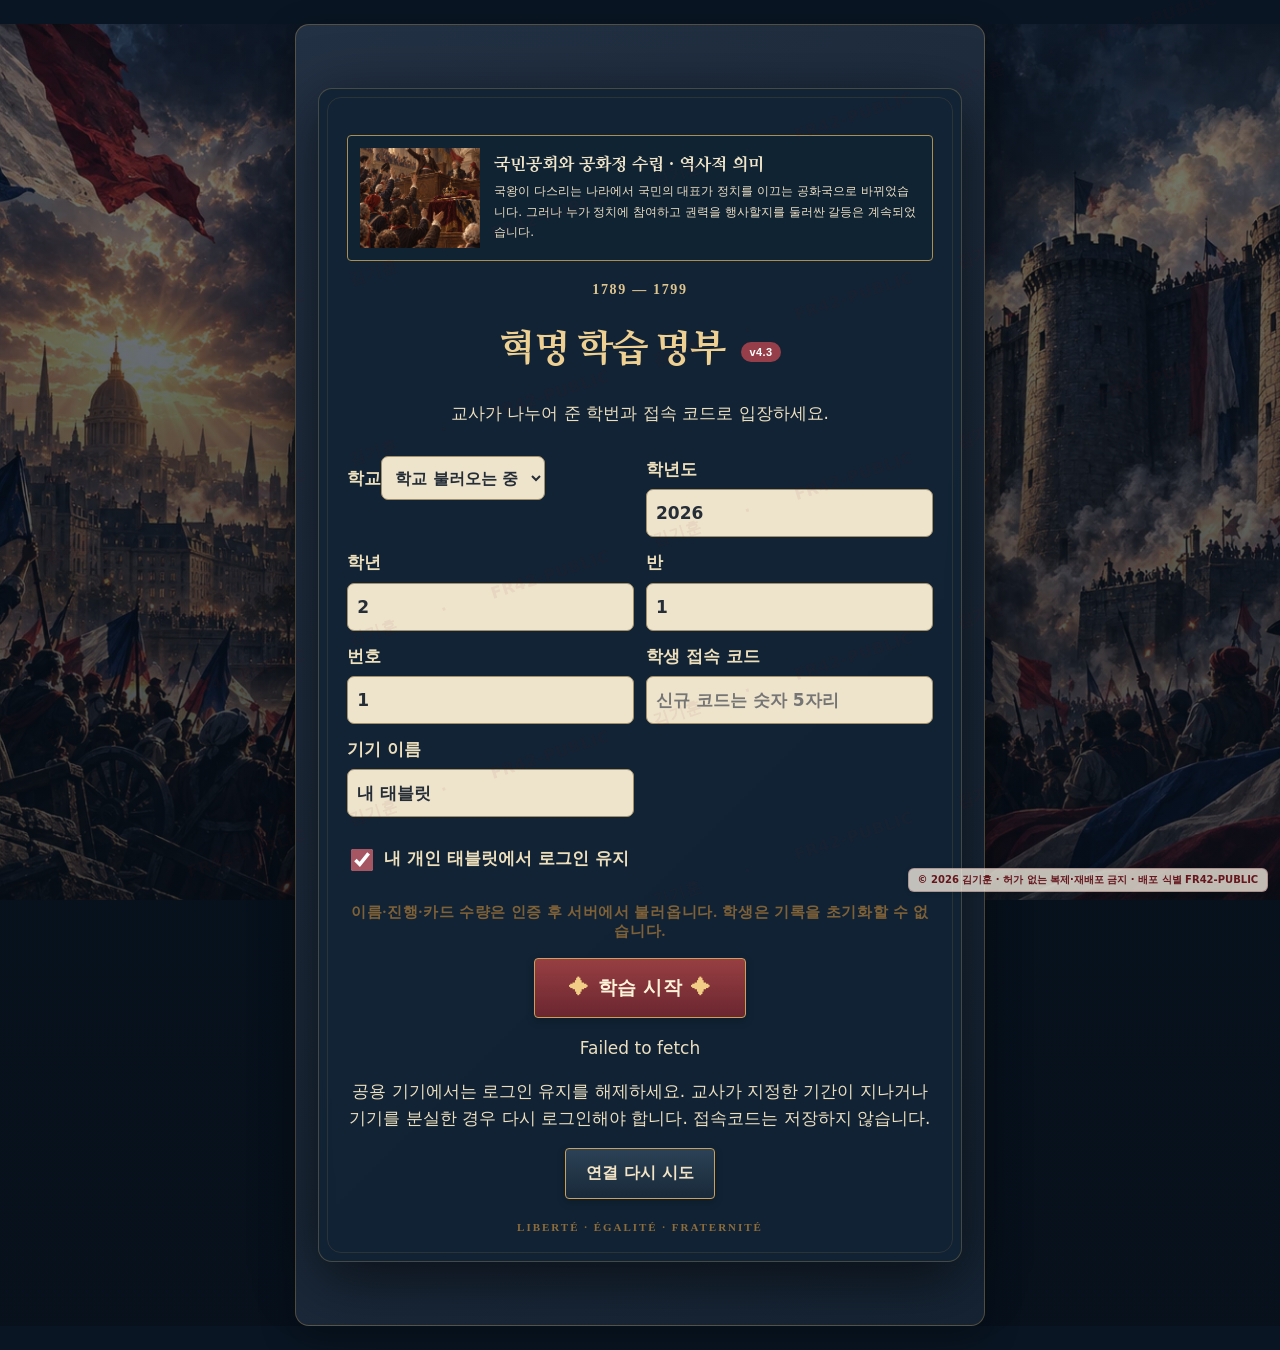
==== commit fde3ee8b: "Release v4.3 prepared attempts and guarded server deployment" ====
--- a/index.html
+++ b/index.html
@@ -1,17 +1,17 @@
-<!doctype html><html lang="ko"><head><meta charset="utf-8"><meta name="viewport" content="width=device-width,initial-scale=1"><title>프랑스 혁명 학습 게임 v4.2</title><link rel="stylesheet" href="legacy-game.css?v=42-rc-cssfix-20260922" >
-<link rel="stylesheet" href="history-card.css?v=42-rc-cssfix-20260922" >
-<link rel="stylesheet" href="history-card-effects.css?v=42-rc-cssfix-20260922" >
-<link rel="stylesheet" href="history-card-rotation.css?v=42-rc-cssfix-20260922" >
-<link rel="stylesheet" href="history-content.css?v=42-rc-cssfix-20260922" >
-<link rel="stylesheet" href="history-game-card.css?v=42-rc-cssfix-20260922" >
-<link rel="stylesheet" href="pack-opening.css?v=42-rc-cssfix-20260922" >
-<link rel="stylesheet" href="integration.css?v=42-rc-cssfix-20260922" data-integration-style><link rel="stylesheet" href="v42.css?v=42-stable-20260922d"><link rel="stylesheet" href="stage25.css?v=42-rc-cssfix-20260922"><link rel="stylesheet" href="glow-v13/glow-mask.css?v=42-rc-cssfix-20260922"><link rel="stylesheet" href="glow-v13/glow-effects.css?v=42-rc-cssfix-20260922"><link rel="stylesheet" href="glow-v13/glow-crystal-effects.css?v=42-rc-cssfix-20260922"><link rel="stylesheet" href="glow-v13/glow-halo-effects.css?v=42-rc-cssfix-20260922"><link rel="stylesheet" href="glow-v13/glow-royal-effects.css?v=42-rc-cssfix-20260922"><link rel="stylesheet" href="glow-v13/glow-spectrum-effects.css?v=42-rc-cssfix-20260922"><link rel="stylesheet" href="stage26.css?v=42-rc-cssfix-20260922"><link rel="stylesheet" href="stage27.css?v=42-rc-cssfix-20260922"><link rel="stylesheet" href="stage28.css?v=42-rc-cssfix-20260922"><link rel="stylesheet" href="stage3.css?v=42-rc-cssfix-20260922"><link rel="stylesheet" href="copyright-ready.css?v=42-rc-cssfix-20260922"></head><body><div id="app"></div><noscript>JavaScript를 활성화해 주세요.</noscript><script src="assets.generated.js?v=42-rc-cssfix-20260922"></script>
-<script src="preview-storage.js?v=42-rc-cssfix-20260922"></script>
-<script src="copyright-ready.js?v=42-rc-cssfix-20260922"></script><script src="config.rc.js?v=42-rc-cssfix-20260922"></script><script src="game-api.js?v=42-stable-20260922d"></script>
-<script src="content/units.generated.js?v=42-rc-cssfix-20260922"></script>
-<script src="history-card.js?v=42-rc-cssfix-20260922"></script>
-<script src="history-content.js?v=42-rc-cssfix-20260922"></script>
-<script src="history-game-card.js?v=42-rc-cssfix-20260922"></script>
-<script src="legacy-game.js?v=42-classroom-20260922b"></script>
-<script src="integration.js?v=42-rc-cssfix-20260922"></script><script src="report-ui27.js?v=42-rc-cssfix-20260922"></script><script src="student-v42.js?v=42-stable-20260922d"></script><script src="student-stage2.js?v=42-classroom-20260922b"></script><script src="student-stage25.js?v=42-classroom-20260922b"></script><script src="student-stage26.js?v=42-rc-cssfix-20260922"></script><script src="student-stage27.js?v=42-rc-cssfix-20260922"></script><script src="ui-stage28.js?v=42-rc-cssfix-20260922"></script><script src="student-stage28.js?v=42-rc-cssfix-20260922"></script><script src="student-test-ready.js?v=42-classroom-20260922b"></script><script src="student-fast-quiz.js?v=42-rc-cssfix-20260922"></script><script src="glow-v13/glow-effects-config.js?v=42-rc-cssfix-20260922"></script><script src="glow-v13/glow-crystal-effects.js?v=42-rc-cssfix-20260922"></script><script src="glow-v13/glow-halo-effects.js?v=42-rc-cssfix-20260922"></script><script src="glow-v13/glow-royal-effects.js?v=42-rc-cssfix-20260922"></script><script src="glow-v13/glow-spectrum-effects.js?v=42-rc-cssfix-20260922"></script><script src="glow-v13/glow-effects.js?v=42-rc-cssfix-20260922"></script><script src="student-glow-v13.js?v=42-rc-cssfix-20260922"></script><script src="rc-cinematic.js?v=42-classroom-20260922c"></script><script src="rc-learning.js?v=42-rc-cssfix-20260922"></script>
-</body></html>
+<!doctype html><html lang="ko"><head><meta charset="utf-8"><meta name="viewport" content="width=device-width,initial-scale=1"><title>프랑스 혁명 학습 게임 v4.3</title><link rel="stylesheet" href="legacy-game.css?v=43-speed-20260922a" >
+<link rel="stylesheet" href="history-card.css?v=43-speed-20260922a" >
+<link rel="stylesheet" href="history-card-effects.css?v=43-speed-20260922a" >
+<link rel="stylesheet" href="history-card-rotation.css?v=43-speed-20260922a" >
+<link rel="stylesheet" href="history-content.css?v=43-speed-20260922a" >
+<link rel="stylesheet" href="history-game-card.css?v=43-speed-20260922a" >
+<link rel="stylesheet" href="pack-opening.css?v=43-speed-20260922a" >
+<link rel="stylesheet" href="integration.css?v=43-speed-20260922a" data-integration-style><link rel="stylesheet" href="v42.css?v=43-speed-20260922a"><link rel="stylesheet" href="stage25.css?v=43-speed-20260922a"><link rel="stylesheet" href="glow-v13/glow-mask.css?v=43-speed-20260922a"><link rel="stylesheet" href="glow-v13/glow-effects.css?v=43-speed-20260922a"><link rel="stylesheet" href="glow-v13/glow-crystal-effects.css?v=43-speed-20260922a"><link rel="stylesheet" href="glow-v13/glow-halo-effects.css?v=43-speed-20260922a"><link rel="stylesheet" href="glow-v13/glow-royal-effects.css?v=43-speed-20260922a"><link rel="stylesheet" href="glow-v13/glow-spectrum-effects.css?v=43-speed-20260922a"><link rel="stylesheet" href="stage26.css?v=43-speed-20260922a"><link rel="stylesheet" href="stage27.css?v=43-speed-20260922a"><link rel="stylesheet" href="stage28.css?v=43-speed-20260922a"><link rel="stylesheet" href="stage3.css?v=43-speed-20260922a"><link rel="stylesheet" href="copyright-ready.css?v=43-speed-20260922a"></head><body><div id="app"></div><noscript>JavaScript를 활성화해 주세요.</noscript><script src="assets.generated.js?v=43-speed-20260922a"></script>
+<script src="preview-storage.js?v=43-speed-20260922a"></script>
+<script src="copyright-ready.js?v=43-speed-20260922a"></script><script src="config.rc.js?v=43-speed-20260922a"></script><script src="game-api.js?v=43-speed-20260922a"></script>
+<script src="content/units.generated.js?v=43-speed-20260922a"></script>
+<script src="history-card.js?v=43-speed-20260922a"></script>
+<script src="history-content.js?v=43-speed-20260922a"></script>
+<script src="history-game-card.js?v=43-speed-20260922a"></script>
+<script src="legacy-game.js?v=43-speed-20260922a"></script>
+<script src="integration.js?v=43-speed-20260922a"></script><script src="report-ui27.js?v=43-speed-20260922a"></script><script src="student-v42.js?v=43-speed-20260922a"></script><script src="student-stage2.js?v=43-speed-20260922a"></script><script src="student-stage25.js?v=43-speed-20260922a"></script><script src="student-stage26.js?v=43-speed-20260922a"></script><script src="student-stage27.js?v=43-speed-20260922a"></script><script src="ui-stage28.js?v=43-speed-20260922a"></script><script src="student-stage28.js?v=43-speed-20260922a"></script><script src="student-test-ready.js?v=43-speed-20260922a"></script><script src="student-fast-quiz.js?v=43-speed-20260922a"></script><script src="glow-v13/glow-effects-config.js?v=43-speed-20260922a"></script><script src="glow-v13/glow-crystal-effects.js?v=43-speed-20260922a"></script><script src="glow-v13/glow-halo-effects.js?v=43-speed-20260922a"></script><script src="glow-v13/glow-royal-effects.js?v=43-speed-20260922a"></script><script src="glow-v13/glow-spectrum-effects.js?v=43-speed-20260922a"></script><script src="glow-v13/glow-effects.js?v=43-speed-20260922a"></script><script src="student-glow-v13.js?v=43-speed-20260922a"></script><script src="rc-cinematic.js?v=43-speed-20260922a"></script><script src="rc-learning.js?v=43-speed-20260922a"></script>
+<script src="student-v43-speed.js?v=43-speed-20260922a"></script></body></html>
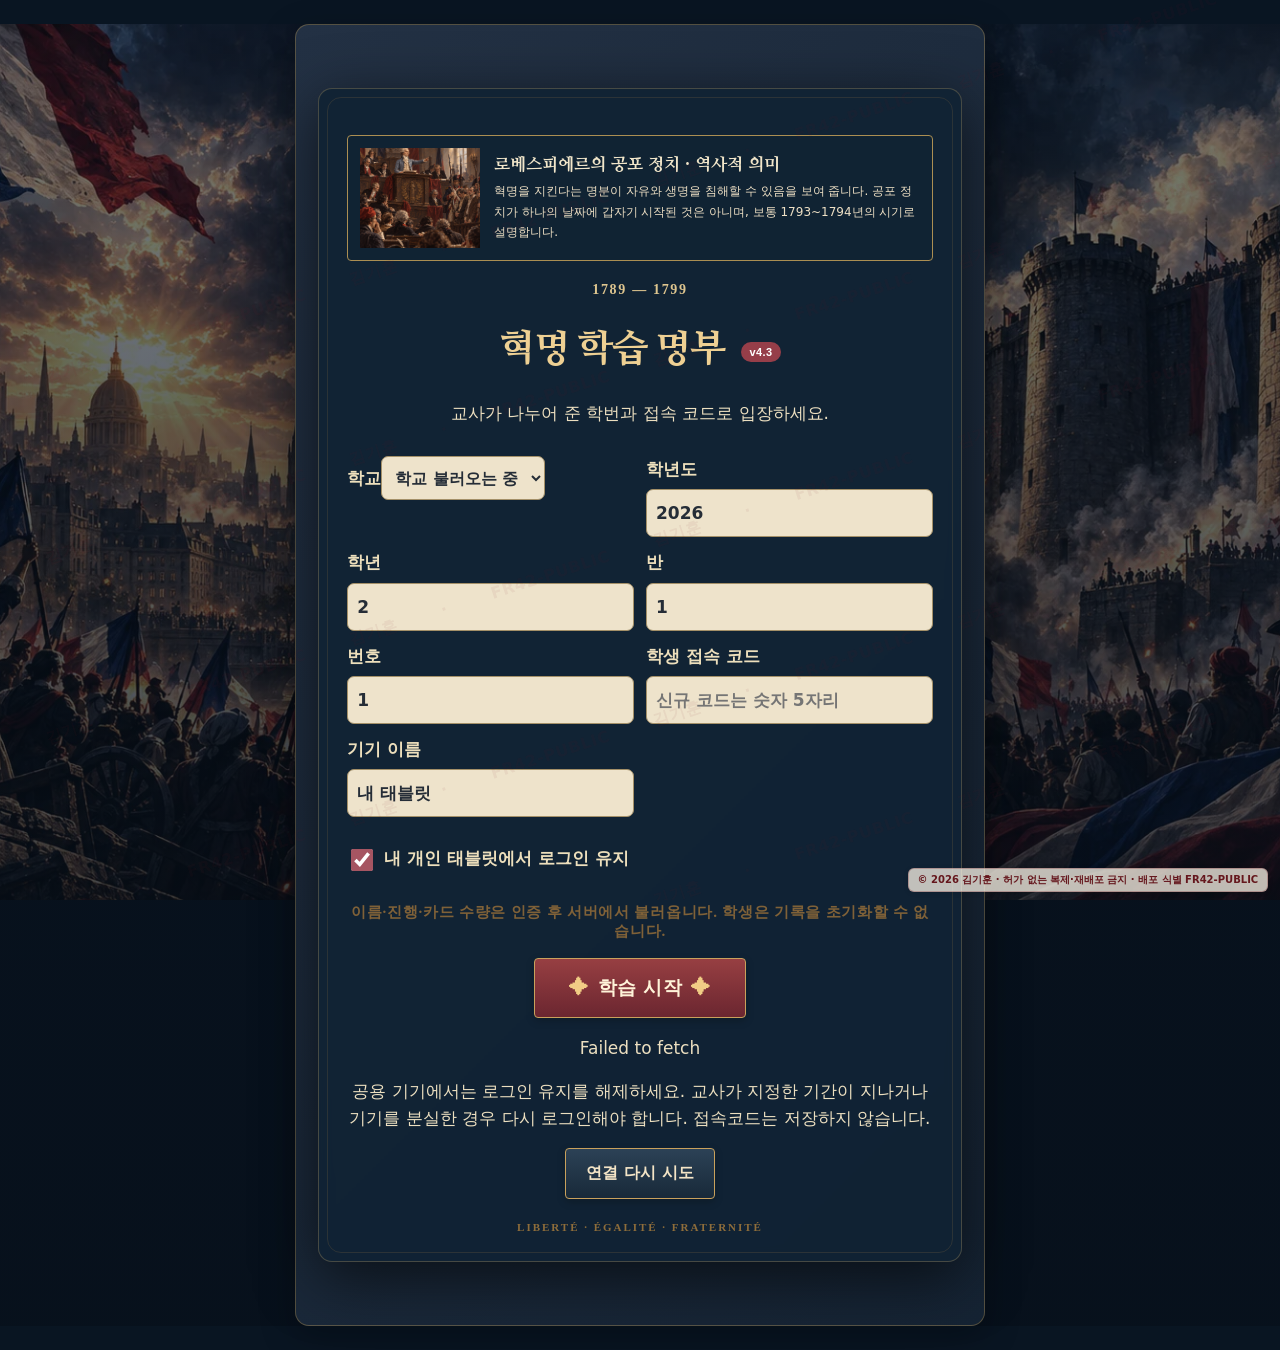
==== commit 10f894c9: "Apply final quiz banks and five-round connections" ====
--- a/index.html
+++ b/index.html
@@ -1,17 +1,17 @@
-<!doctype html><html lang="ko"><head><meta charset="utf-8"><meta name="viewport" content="width=device-width,initial-scale=1"><title>프랑스 혁명 학습 게임 v4.3</title><link rel="stylesheet" href="legacy-game.css?v=43-speed-20260922a" >
-<link rel="stylesheet" href="history-card.css?v=43-speed-20260922a" >
-<link rel="stylesheet" href="history-card-effects.css?v=43-speed-20260922a" >
-<link rel="stylesheet" href="history-card-rotation.css?v=43-speed-20260922a" >
-<link rel="stylesheet" href="history-content.css?v=43-speed-20260922a" >
-<link rel="stylesheet" href="history-game-card.css?v=43-speed-20260922a" >
-<link rel="stylesheet" href="pack-opening.css?v=43-speed-20260922a" >
-<link rel="stylesheet" href="integration.css?v=43-speed-20260922a" data-integration-style><link rel="stylesheet" href="v42.css?v=43-speed-20260922a"><link rel="stylesheet" href="stage25.css?v=43-speed-20260922a"><link rel="stylesheet" href="glow-v13/glow-mask.css?v=43-speed-20260922a"><link rel="stylesheet" href="glow-v13/glow-effects.css?v=43-speed-20260922a"><link rel="stylesheet" href="glow-v13/glow-crystal-effects.css?v=43-speed-20260922a"><link rel="stylesheet" href="glow-v13/glow-halo-effects.css?v=43-speed-20260922a"><link rel="stylesheet" href="glow-v13/glow-royal-effects.css?v=43-speed-20260922a"><link rel="stylesheet" href="glow-v13/glow-spectrum-effects.css?v=43-speed-20260922a"><link rel="stylesheet" href="stage26.css?v=43-speed-20260922a"><link rel="stylesheet" href="stage27.css?v=43-speed-20260922a"><link rel="stylesheet" href="stage28.css?v=43-speed-20260922a"><link rel="stylesheet" href="stage3.css?v=43-speed-20260922a"><link rel="stylesheet" href="copyright-ready.css?v=43-speed-20260922a"></head><body><div id="app"></div><noscript>JavaScript를 활성화해 주세요.</noscript><script src="assets.generated.js?v=43-speed-20260922a"></script>
-<script src="preview-storage.js?v=43-speed-20260922a"></script>
-<script src="copyright-ready.js?v=43-speed-20260922a"></script><script src="config.rc.js?v=43-speed-20260922a"></script><script src="game-api.js?v=43-speed-20260922a"></script>
-<script src="content/units.generated.js?v=43-speed-20260922a"></script>
-<script src="history-card.js?v=43-speed-20260922a"></script>
-<script src="history-content.js?v=43-speed-20260922a"></script>
-<script src="history-game-card.js?v=43-speed-20260922a"></script>
-<script src="legacy-game.js?v=43-speed-20260922a"></script>
-<script src="integration.js?v=43-speed-20260922a"></script><script src="report-ui27.js?v=43-speed-20260922a"></script><script src="student-v42.js?v=43-speed-20260922a"></script><script src="student-stage2.js?v=43-speed-20260922a"></script><script src="student-stage25.js?v=43-speed-20260922a"></script><script src="student-stage26.js?v=43-speed-20260922a"></script><script src="student-stage27.js?v=43-speed-20260922a"></script><script src="ui-stage28.js?v=43-speed-20260922a"></script><script src="student-stage28.js?v=43-speed-20260922a"></script><script src="student-test-ready.js?v=43-speed-20260922a"></script><script src="student-fast-quiz.js?v=43-speed-20260922a"></script><script src="glow-v13/glow-effects-config.js?v=43-speed-20260922a"></script><script src="glow-v13/glow-crystal-effects.js?v=43-speed-20260922a"></script><script src="glow-v13/glow-halo-effects.js?v=43-speed-20260922a"></script><script src="glow-v13/glow-royal-effects.js?v=43-speed-20260922a"></script><script src="glow-v13/glow-spectrum-effects.js?v=43-speed-20260922a"></script><script src="glow-v13/glow-effects.js?v=43-speed-20260922a"></script><script src="student-glow-v13.js?v=43-speed-20260922a"></script><script src="rc-cinematic.js?v=43-speed-20260922a"></script><script src="rc-learning.js?v=43-speed-20260922a"></script>
-<script src="student-v43-speed.js?v=43-speed-20260922a"></script></body></html>
+<!doctype html><html lang="ko"><head><meta charset="utf-8"><meta name="viewport" content="width=device-width,initial-scale=1"><title>프랑스 혁명 학습 게임 v4.3</title><link rel="stylesheet" href="legacy-game.css?v=43-quiz50-20260923a" >
+<link rel="stylesheet" href="history-card.css?v=43-quiz50-20260923a" >
+<link rel="stylesheet" href="history-card-effects.css?v=43-quiz50-20260923a" >
+<link rel="stylesheet" href="history-card-rotation.css?v=43-quiz50-20260923a" >
+<link rel="stylesheet" href="history-content.css?v=43-quiz50-20260923a" >
+<link rel="stylesheet" href="history-game-card.css?v=43-quiz50-20260923a" >
+<link rel="stylesheet" href="pack-opening.css?v=43-quiz50-20260923a" >
+<link rel="stylesheet" href="integration.css?v=43-quiz50-20260923a" data-integration-style><link rel="stylesheet" href="v42.css?v=43-quiz50-20260923a"><link rel="stylesheet" href="stage25.css?v=43-quiz50-20260923a"><link rel="stylesheet" href="glow-v13/glow-mask.css?v=43-quiz50-20260923a"><link rel="stylesheet" href="glow-v13/glow-effects.css?v=43-quiz50-20260923a"><link rel="stylesheet" href="glow-v13/glow-crystal-effects.css?v=43-quiz50-20260923a"><link rel="stylesheet" href="glow-v13/glow-halo-effects.css?v=43-quiz50-20260923a"><link rel="stylesheet" href="glow-v13/glow-royal-effects.css?v=43-quiz50-20260923a"><link rel="stylesheet" href="glow-v13/glow-spectrum-effects.css?v=43-quiz50-20260923a"><link rel="stylesheet" href="stage26.css?v=43-quiz50-20260923a"><link rel="stylesheet" href="stage27.css?v=43-quiz50-20260923a"><link rel="stylesheet" href="stage28.css?v=43-quiz50-20260923a"><link rel="stylesheet" href="stage3.css?v=43-quiz50-20260923a"><link rel="stylesheet" href="copyright-ready.css?v=43-quiz50-20260923a"></head><body><div id="app"></div><noscript>JavaScript를 활성화해 주세요.</noscript><script src="assets.generated.js?v=43-quiz50-20260923a"></script>
+<script src="preview-storage.js?v=43-quiz50-20260923a"></script>
+<script src="copyright-ready.js?v=43-quiz50-20260923a"></script><script src="config.rc.js?v=43-quiz50-20260923a"></script><script src="game-api.js?v=43-quiz50-20260923a"></script>
+<script src="content/units.generated.js?v=43-quiz50-20260923a"></script>
+<script src="history-card.js?v=43-quiz50-20260923a"></script>
+<script src="history-content.js?v=43-quiz50-20260923a"></script>
+<script src="history-game-card.js?v=43-quiz50-20260923a"></script>
+<script src="legacy-game.js?v=43-quiz50-20260923a"></script>
+<script src="integration.js?v=43-quiz50-20260923a"></script><script src="report-ui27.js?v=43-quiz50-20260923a"></script><script src="student-v42.js?v=43-quiz50-20260923a"></script><script src="student-stage2.js?v=43-quiz50-20260923a"></script><script src="student-stage25.js?v=43-quiz50-20260923a"></script><script src="student-stage26.js?v=43-quiz50-20260923a"></script><script src="student-stage27.js?v=43-quiz50-20260923a"></script><script src="ui-stage28.js?v=43-quiz50-20260923a"></script><script src="student-stage28.js?v=43-quiz50-20260923a"></script><script src="student-test-ready.js?v=43-quiz50-20260923a"></script><script src="quiz-bank50.js?v=43-quiz50-20260923a"></script><script src="student-fast-quiz.js?v=43-quiz50-20260923a"></script><script src="glow-v13/glow-effects-config.js?v=43-quiz50-20260923a"></script><script src="glow-v13/glow-crystal-effects.js?v=43-quiz50-20260923a"></script><script src="glow-v13/glow-halo-effects.js?v=43-quiz50-20260923a"></script><script src="glow-v13/glow-royal-effects.js?v=43-quiz50-20260923a"></script><script src="glow-v13/glow-spectrum-effects.js?v=43-quiz50-20260923a"></script><script src="glow-v13/glow-effects.js?v=43-quiz50-20260923a"></script><script src="student-glow-v13.js?v=43-quiz50-20260923a"></script><script src="rc-cinematic.js?v=43-quiz50-20260923a"></script><script src="rc-learning.js?v=43-quiz50-20260923a"></script>
+<script src="student-v43-speed.js?v=43-quiz50-20260923a"></script></body></html>
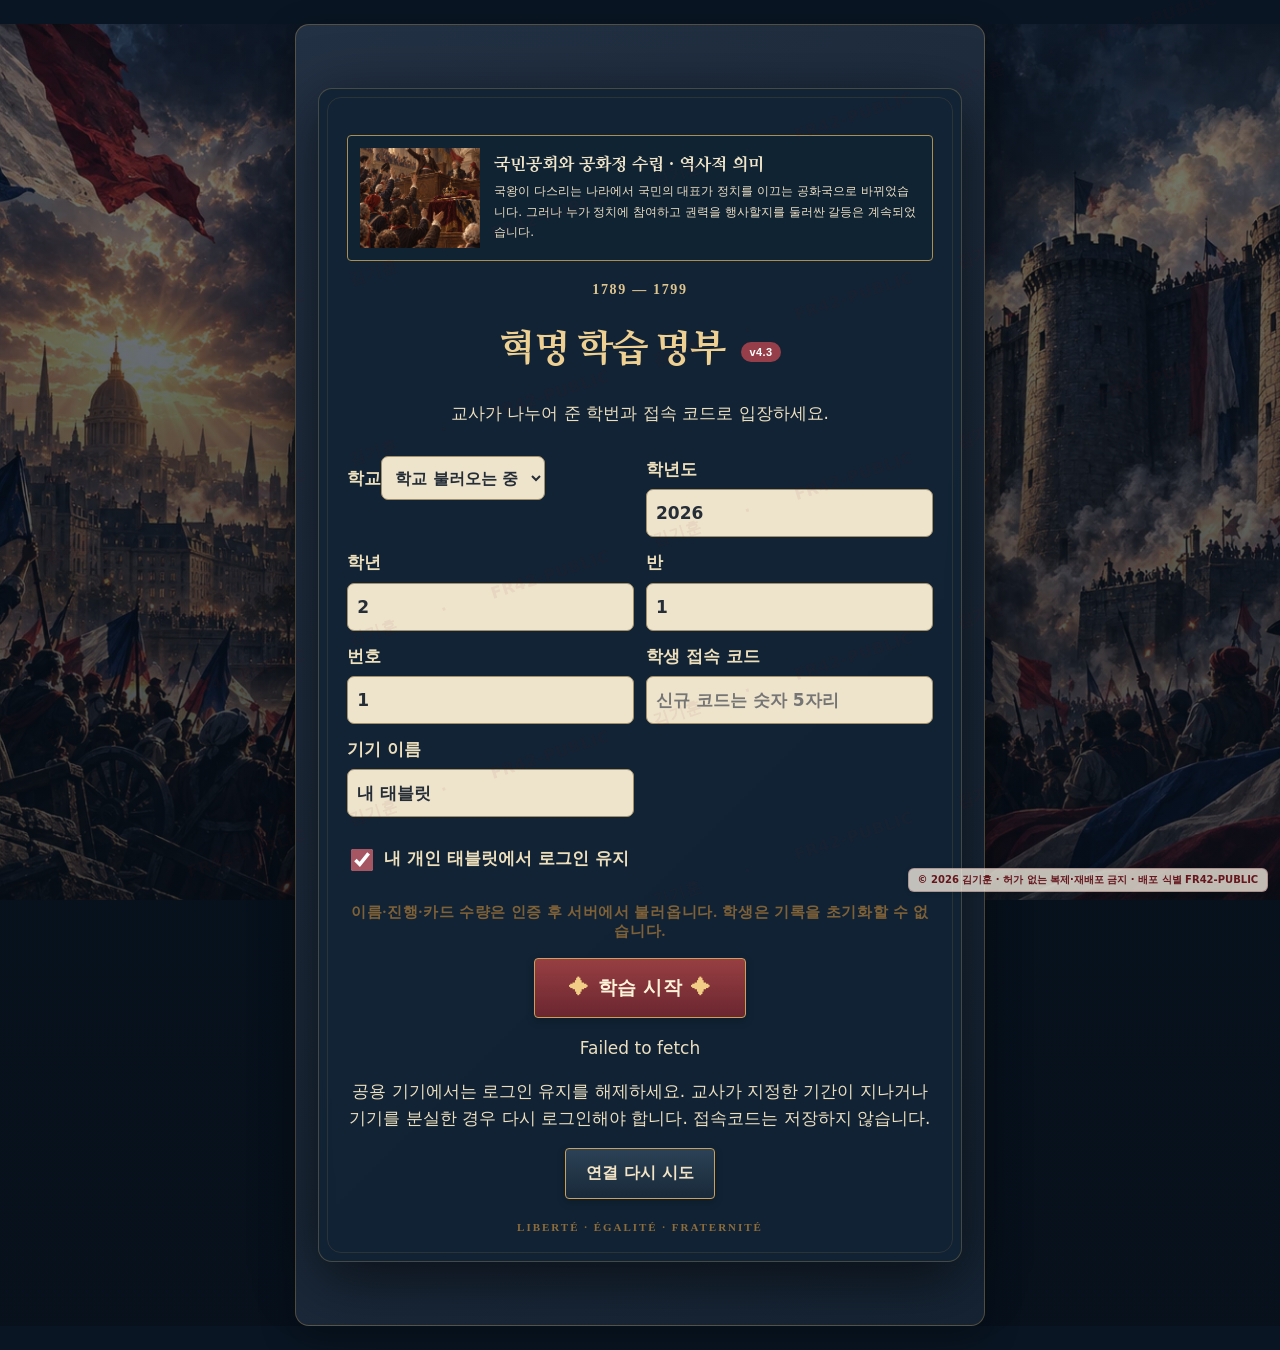
==== commit 15b364b3: "Fix immediate exit for local quizzes" ====
--- a/index.html
+++ b/index.html
@@ -14,4 +14,4 @@
 <script src="history-game-card.js?v=43-quiz50-20260923a"></script>
 <script src="legacy-game.js?v=43-quiz50-20260923a"></script>
 <script src="integration.js?v=43-quiz50-20260923a"></script><script src="report-ui27.js?v=43-quiz50-20260923a"></script><script src="student-v42.js?v=43-quiz50-20260923a"></script><script src="student-stage2.js?v=43-quiz50-20260923a"></script><script src="student-stage25.js?v=43-quiz50-20260923a"></script><script src="student-stage26.js?v=43-quiz50-20260923a"></script><script src="student-stage27.js?v=43-quiz50-20260923a"></script><script src="ui-stage28.js?v=43-quiz50-20260923a"></script><script src="student-stage28.js?v=43-quiz50-20260923a"></script><script src="student-test-ready.js?v=43-quiz50-20260923a"></script><script src="quiz-bank50.js?v=43-quiz50-20260923a"></script><script src="student-fast-quiz.js?v=43-quiz50-20260923a"></script><script src="glow-v13/glow-effects-config.js?v=43-quiz50-20260923a"></script><script src="glow-v13/glow-crystal-effects.js?v=43-quiz50-20260923a"></script><script src="glow-v13/glow-halo-effects.js?v=43-quiz50-20260923a"></script><script src="glow-v13/glow-royal-effects.js?v=43-quiz50-20260923a"></script><script src="glow-v13/glow-spectrum-effects.js?v=43-quiz50-20260923a"></script><script src="glow-v13/glow-effects.js?v=43-quiz50-20260923a"></script><script src="student-glow-v13.js?v=43-quiz50-20260923a"></script><script src="rc-cinematic.js?v=43-quiz50-20260923a"></script><script src="rc-learning.js?v=43-quiz50-20260923a"></script>
-<script src="student-v43-speed.js?v=43-quiz50-20260923a"></script></body></html>
+<script src="student-v43-speed.js?v=43-quiz50-20260923b"></script></body></html>
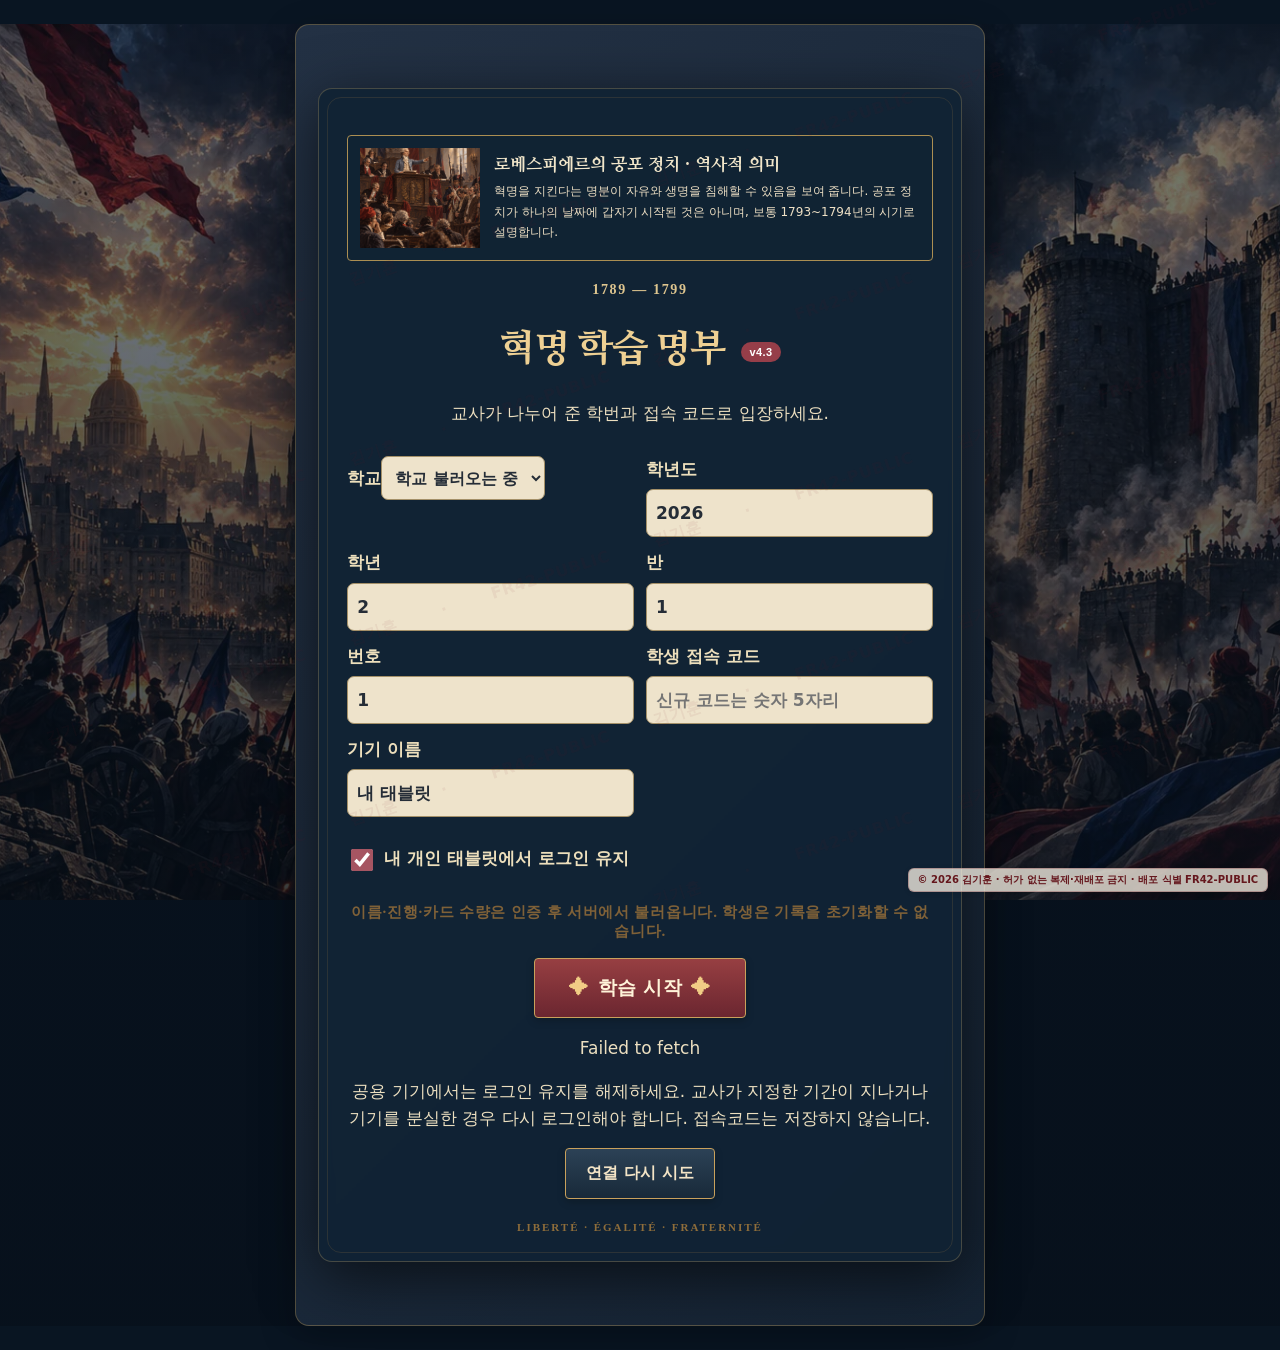
==== commit 82165729: "Fix quiz, connection, and matching game flow" ====
--- a/index.html
+++ b/index.html
@@ -13,5 +13,5 @@
 <script src="history-content.js?v=43-quiz50-20260923a"></script>
 <script src="history-game-card.js?v=43-quiz50-20260923a"></script>
 <script src="legacy-game.js?v=43-quiz50-20260923a"></script>
-<script src="integration.js?v=43-quiz50-20260923a"></script><script src="report-ui27.js?v=43-quiz50-20260923a"></script><script src="student-v42.js?v=43-quiz50-20260923a"></script><script src="student-stage2.js?v=43-quiz50-20260923a"></script><script src="student-stage25.js?v=43-quiz50-20260923a"></script><script src="student-stage26.js?v=43-quiz50-20260923a"></script><script src="student-stage27.js?v=43-quiz50-20260923a"></script><script src="ui-stage28.js?v=43-quiz50-20260923a"></script><script src="student-stage28.js?v=43-quiz50-20260923a"></script><script src="student-test-ready.js?v=43-quiz50-20260923a"></script><script src="quiz-bank50.js?v=43-quiz50-20260923a"></script><script src="student-fast-quiz.js?v=43-quiz50-20260923a"></script><script src="glow-v13/glow-effects-config.js?v=43-quiz50-20260923a"></script><script src="glow-v13/glow-crystal-effects.js?v=43-quiz50-20260923a"></script><script src="glow-v13/glow-halo-effects.js?v=43-quiz50-20260923a"></script><script src="glow-v13/glow-royal-effects.js?v=43-quiz50-20260923a"></script><script src="glow-v13/glow-spectrum-effects.js?v=43-quiz50-20260923a"></script><script src="glow-v13/glow-effects.js?v=43-quiz50-20260923a"></script><script src="student-glow-v13.js?v=43-quiz50-20260923a"></script><script src="rc-cinematic.js?v=43-quiz50-20260923a"></script><script src="rc-learning.js?v=43-quiz50-20260923a"></script>
-<script src="student-v43-speed.js?v=43-quiz50-20260923b"></script></body></html>
+<script src="integration.js?v=43-quiz50-20260923a"></script><script src="report-ui27.js?v=43-quiz50-20260923a"></script><script src="student-v42.js?v=43-quiz50-20260923a"></script><script src="student-stage2.js?v=43-quiz50-20260923a"></script><script src="student-stage25.js?v=43-quiz50-20260923a"></script><script src="student-stage26.js?v=43-quiz50-20260923a"></script><script src="student-stage27.js?v=43-quiz50-20260923a"></script><script src="ui-stage28.js?v=43-quiz50-20260923a"></script><script src="student-stage28.js?v=43-quiz50-20260923a"></script><script src="student-test-ready.js?v=43-quiz50-20260923a"></script><script src="quiz-bank50.js?v=43-quiz50-20260923a"></script><script src="student-fast-quiz.js?v=43-flow-20260923c"></script><script src="glow-v13/glow-effects-config.js?v=43-quiz50-20260923a"></script><script src="glow-v13/glow-crystal-effects.js?v=43-quiz50-20260923a"></script><script src="glow-v13/glow-halo-effects.js?v=43-quiz50-20260923a"></script><script src="glow-v13/glow-royal-effects.js?v=43-quiz50-20260923a"></script><script src="glow-v13/glow-spectrum-effects.js?v=43-quiz50-20260923a"></script><script src="glow-v13/glow-effects.js?v=43-quiz50-20260923a"></script><script src="student-glow-v13.js?v=43-quiz50-20260923a"></script><script src="rc-cinematic.js?v=43-quiz50-20260923a"></script><script src="rc-learning.js?v=43-flow-20260923c"></script>
+<script src="student-v43-speed.js?v=43-flow-20260923c"></script></body></html>
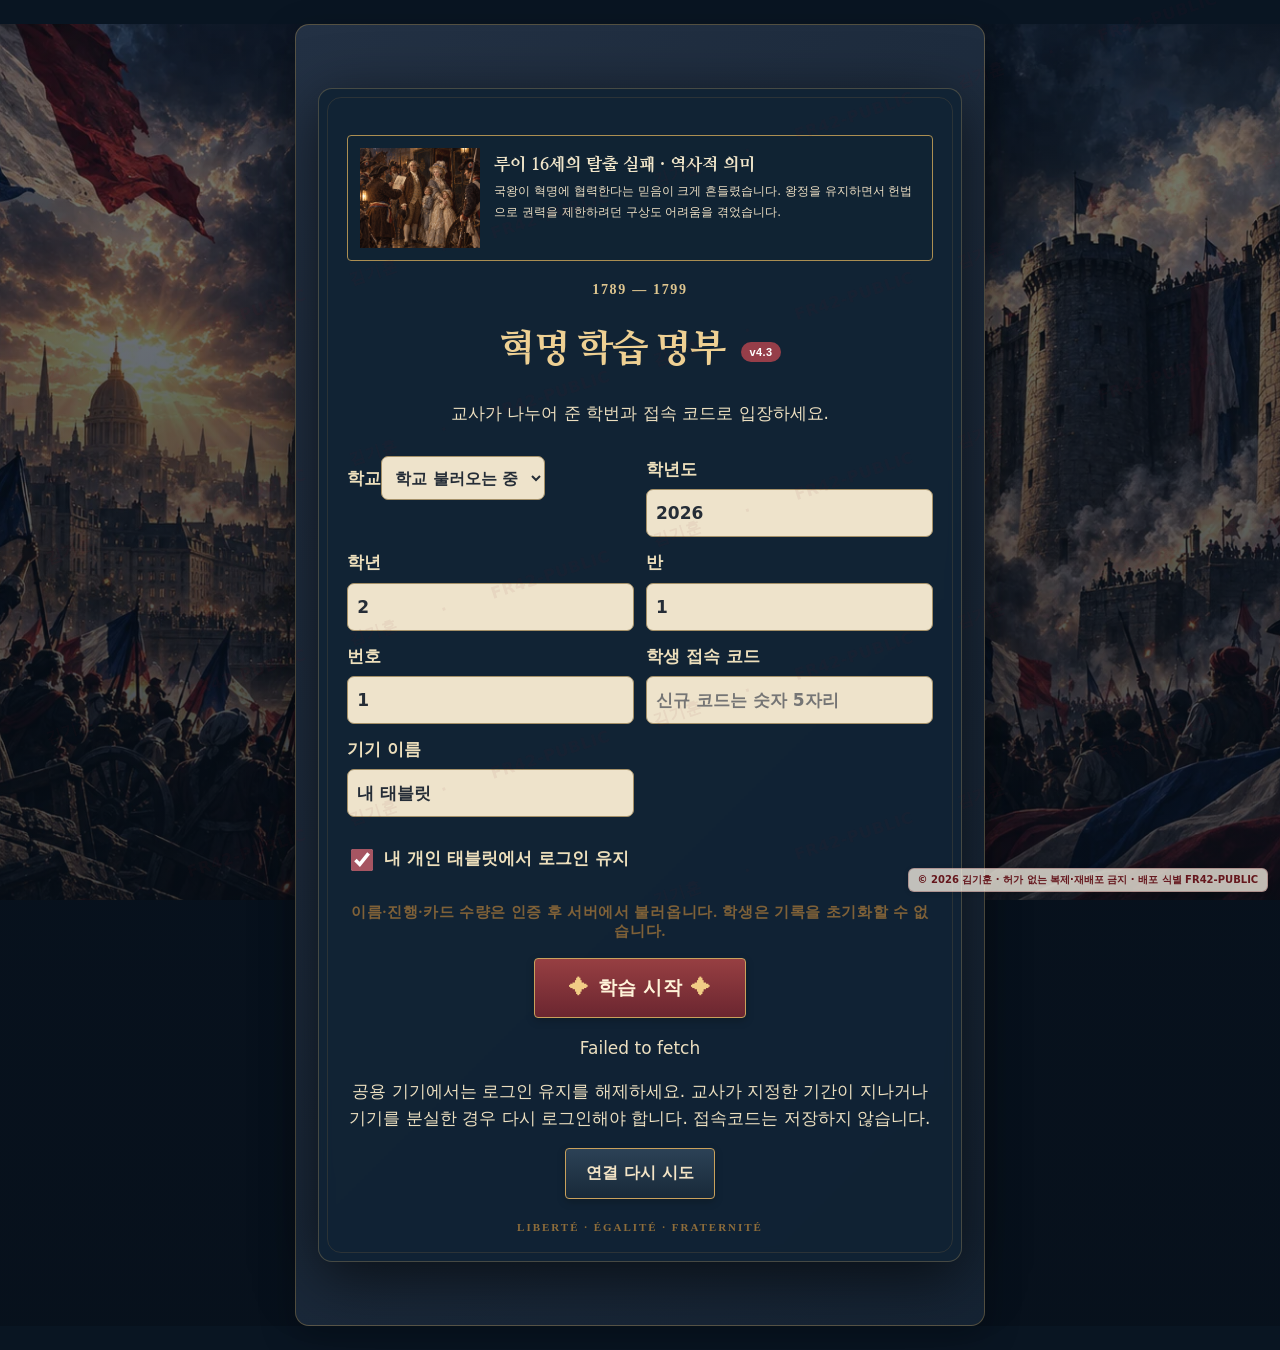
==== commit 8e1e26d9: "Keep games running while start registration retries" ====
--- a/index.html
+++ b/index.html
@@ -14,4 +14,4 @@
 <script src="history-game-card.js?v=43-quiz50-20260923a"></script>
 <script src="legacy-game.js?v=43-quiz50-20260923a"></script>
 <script src="integration.js?v=43-quiz50-20260923a"></script><script src="report-ui27.js?v=43-quiz50-20260923a"></script><script src="student-v42.js?v=43-quiz50-20260923a"></script><script src="student-stage2.js?v=43-quiz50-20260923a"></script><script src="student-stage25.js?v=43-quiz50-20260923a"></script><script src="student-stage26.js?v=43-quiz50-20260923a"></script><script src="student-stage27.js?v=43-quiz50-20260923a"></script><script src="ui-stage28.js?v=43-quiz50-20260923a"></script><script src="student-stage28.js?v=43-quiz50-20260923a"></script><script src="student-test-ready.js?v=43-quiz50-20260923a"></script><script src="quiz-bank50.js?v=43-quiz50-20260923a"></script><script src="student-fast-quiz.js?v=43-flow-20260923c"></script><script src="glow-v13/glow-effects-config.js?v=43-quiz50-20260923a"></script><script src="glow-v13/glow-crystal-effects.js?v=43-quiz50-20260923a"></script><script src="glow-v13/glow-halo-effects.js?v=43-quiz50-20260923a"></script><script src="glow-v13/glow-royal-effects.js?v=43-quiz50-20260923a"></script><script src="glow-v13/glow-spectrum-effects.js?v=43-quiz50-20260923a"></script><script src="glow-v13/glow-effects.js?v=43-quiz50-20260923a"></script><script src="student-glow-v13.js?v=43-quiz50-20260923a"></script><script src="rc-cinematic.js?v=43-quiz50-20260923a"></script><script src="rc-learning.js?v=43-flow-20260923c"></script>
-<script src="student-v43-speed.js?v=43-flow-20260923c"></script></body></html>
+<script src="student-v43-speed.js?v=43-start-retry-20260923d"></script></body></html>
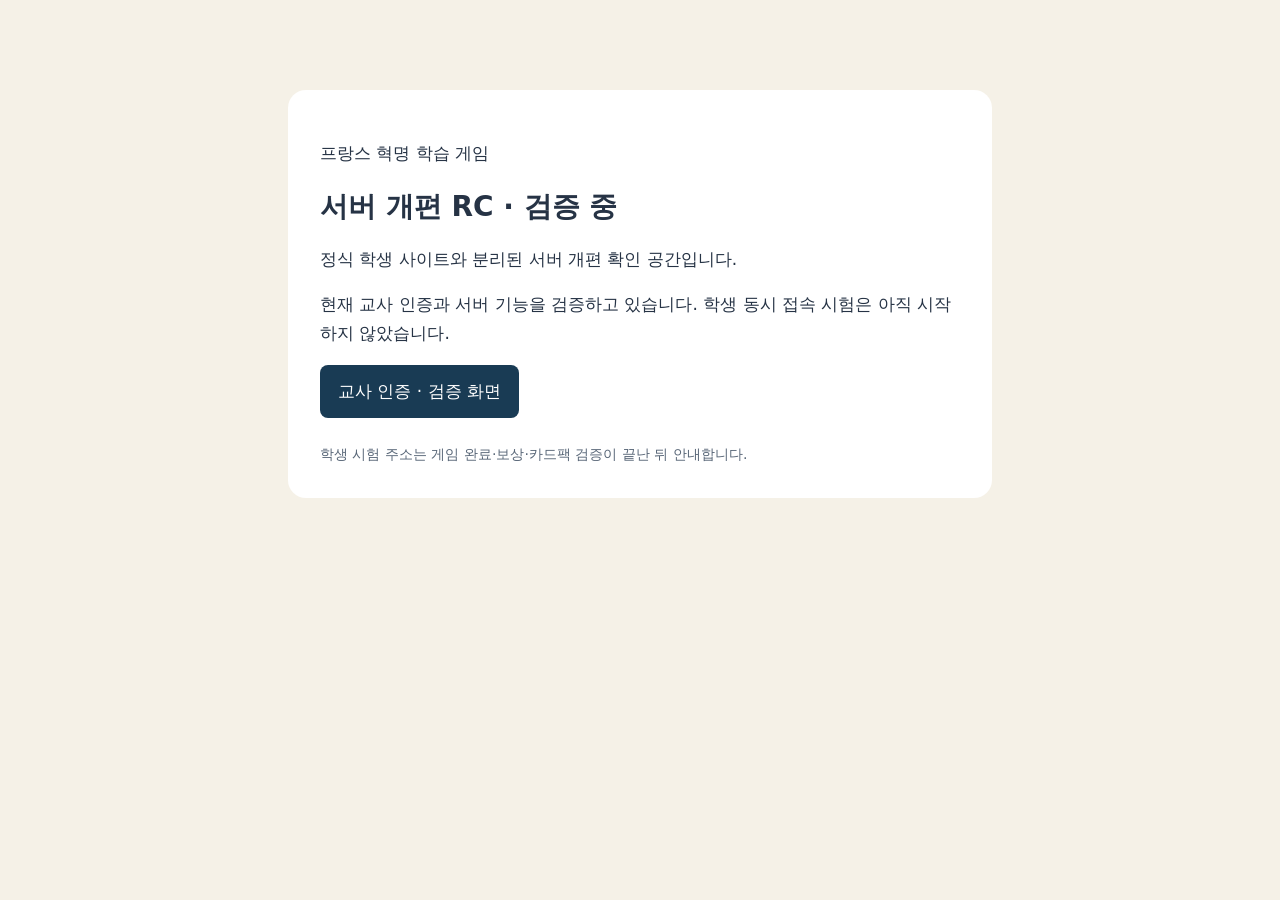
==== commit 1e57127e: "deploy: prepare isolated RC teacher verification site and preserve student source" ====
--- a/index.html
+++ b/index.html
@@ -1,17 +1,2 @@
-<!doctype html><html lang="ko"><head><meta charset="utf-8"><meta name="viewport" content="width=device-width,initial-scale=1"><title>프랑스 혁명 학습 게임 v4.3</title><link rel="stylesheet" href="legacy-game.css?v=43-quiz50-20260923a" >
-<link rel="stylesheet" href="history-card.css?v=43-quiz50-20260923a" >
-<link rel="stylesheet" href="history-card-effects.css?v=43-quiz50-20260923a" >
-<link rel="stylesheet" href="history-card-rotation.css?v=43-quiz50-20260923a" >
-<link rel="stylesheet" href="history-content.css?v=43-quiz50-20260923a" >
-<link rel="stylesheet" href="history-game-card.css?v=43-quiz50-20260923a" >
-<link rel="stylesheet" href="pack-opening.css?v=43-quiz50-20260923a" >
-<link rel="stylesheet" href="integration.css?v=43-quiz50-20260923a" data-integration-style><link rel="stylesheet" href="v42.css?v=43-quiz50-20260923a"><link rel="stylesheet" href="stage25.css?v=43-quiz50-20260923a"><link rel="stylesheet" href="glow-v13/glow-mask.css?v=43-quiz50-20260923a"><link rel="stylesheet" href="glow-v13/glow-effects.css?v=43-quiz50-20260923a"><link rel="stylesheet" href="glow-v13/glow-crystal-effects.css?v=43-quiz50-20260923a"><link rel="stylesheet" href="glow-v13/glow-halo-effects.css?v=43-quiz50-20260923a"><link rel="stylesheet" href="glow-v13/glow-royal-effects.css?v=43-quiz50-20260923a"><link rel="stylesheet" href="glow-v13/glow-spectrum-effects.css?v=43-quiz50-20260923a"><link rel="stylesheet" href="stage26.css?v=43-quiz50-20260923a"><link rel="stylesheet" href="stage27.css?v=43-quiz50-20260923a"><link rel="stylesheet" href="stage28.css?v=43-quiz50-20260923a"><link rel="stylesheet" href="stage3.css?v=43-quiz50-20260923a"><link rel="stylesheet" href="copyright-ready.css?v=43-quiz50-20260923a"></head><body><div id="app"></div><noscript>JavaScript를 활성화해 주세요.</noscript><script src="assets.generated.js?v=43-quiz50-20260923a"></script>
-<script src="preview-storage.js?v=43-quiz50-20260923a"></script>
-<script src="copyright-ready.js?v=43-quiz50-20260923a"></script><script src="config.rc.js?v=43-quiz50-20260923a"></script><script src="game-api.js?v=43-quiz50-20260923a"></script>
-<script src="content/units.generated.js?v=43-quiz50-20260923a"></script>
-<script src="history-card.js?v=43-quiz50-20260923a"></script>
-<script src="history-content.js?v=43-quiz50-20260923a"></script>
-<script src="history-game-card.js?v=43-quiz50-20260923a"></script>
-<script src="legacy-game.js?v=43-quiz50-20260923a"></script>
-<script src="integration.js?v=43-quiz50-20260923a"></script><script src="report-ui27.js?v=43-quiz50-20260923a"></script><script src="student-v42.js?v=43-quiz50-20260923a"></script><script src="student-stage2.js?v=43-quiz50-20260923a"></script><script src="student-stage25.js?v=43-quiz50-20260923a"></script><script src="student-stage26.js?v=43-quiz50-20260923a"></script><script src="student-stage27.js?v=43-quiz50-20260923a"></script><script src="ui-stage28.js?v=43-quiz50-20260923a"></script><script src="student-stage28.js?v=43-quiz50-20260923a"></script><script src="student-test-ready.js?v=43-quiz50-20260923a"></script><script src="quiz-bank50.js?v=43-quiz50-20260923a"></script><script src="student-fast-quiz.js?v=43-flow-20260923c"></script><script src="glow-v13/glow-effects-config.js?v=43-quiz50-20260923a"></script><script src="glow-v13/glow-crystal-effects.js?v=43-quiz50-20260923a"></script><script src="glow-v13/glow-halo-effects.js?v=43-quiz50-20260923a"></script><script src="glow-v13/glow-royal-effects.js?v=43-quiz50-20260923a"></script><script src="glow-v13/glow-spectrum-effects.js?v=43-quiz50-20260923a"></script><script src="glow-v13/glow-effects.js?v=43-quiz50-20260923a"></script><script src="student-glow-v13.js?v=43-quiz50-20260923a"></script><script src="rc-cinematic.js?v=43-quiz50-20260923a"></script><script src="rc-learning.js?v=43-flow-20260923c"></script>
-<script src="student-v43-speed.js?v=43-start-retry-20260923d"></script></body></html>
+<!doctype html>
+<html lang="ko"><head><meta charset="utf-8"><meta name="viewport" content="width=device-width,initial-scale=1"><title>프랑스 혁명 · 서버 개편 RC</title><style>body{margin:0;background:#f5f1e7;color:#263345;font:17px/1.7 system-ui,sans-serif}main{max-width:640px;margin:10vh auto;padding:32px;background:white;border-radius:18px}h1{font-size:28px;line-height:1.4}a{display:inline-block;padding:12px 18px;background:#193b54;color:white;border-radius:8px;text-decoration:none}small{display:block;margin-top:24px;color:#596778}@media(max-width:700px){main{margin:24px 16px;padding:24px}}</style></head><body><main><p>프랑스 혁명 학습 게임</p><h1>서버 개편 RC · 검증 중</h1><p>정식 학생 사이트와 분리된 서버 개편 확인 공간입니다.</p><p>현재 교사 인증과 서버 기능을 검증하고 있습니다. 학생 동시 접속 시험은 아직 시작하지 않았습니다.</p><a href="teacher.html">교사 인증 · 검증 화면</a><small>학생 시험 주소는 게임 완료·보상·카드팩 검증이 끝난 뒤 안내합니다.</small></main></body></html>
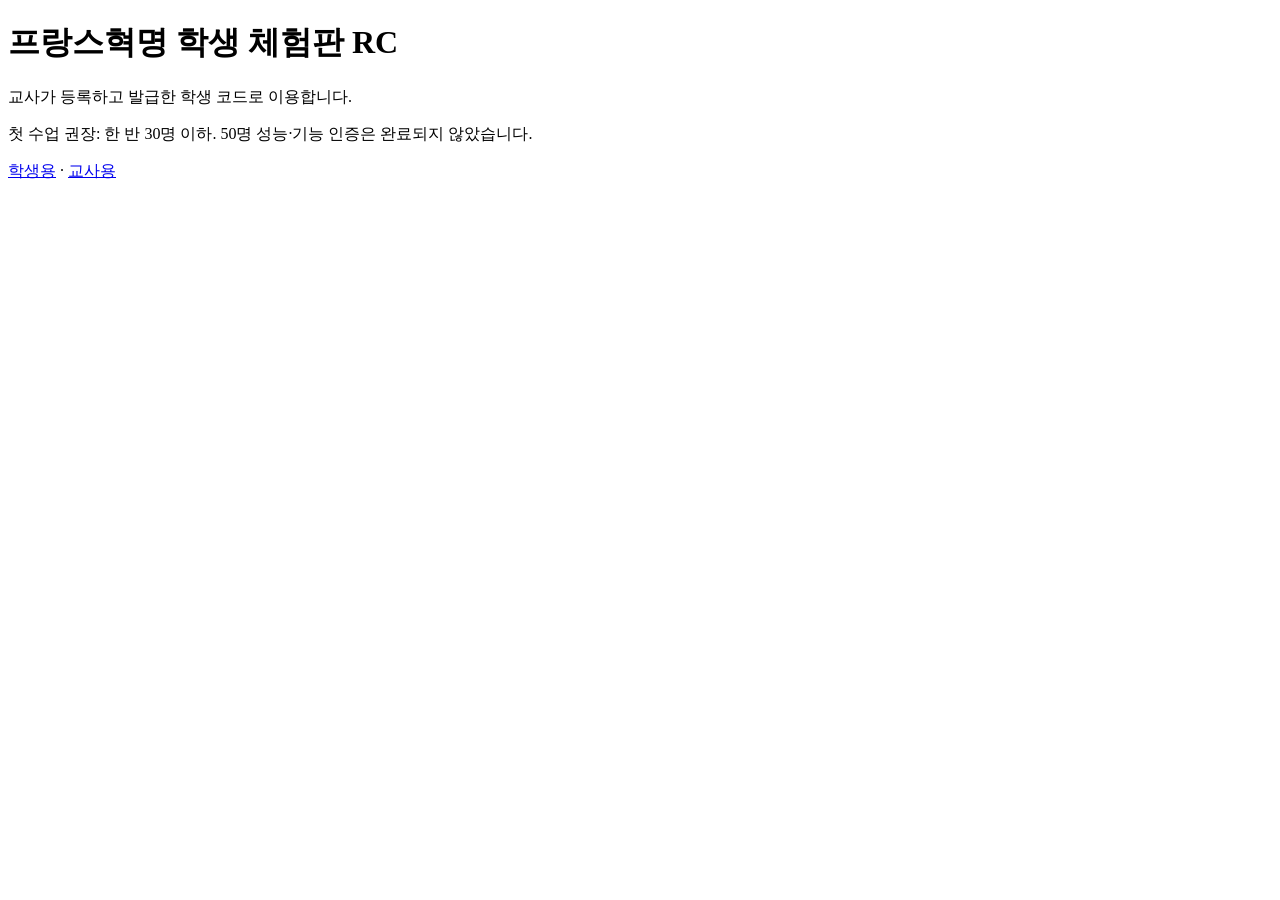
==== commit 3a5d5bfa: "Deploy French Revolution classroom trial RC with scoped H backend Use the guarded classroom endpoint" ====
--- a/index.html
+++ b/index.html
@@ -1,2 +1 @@
-<!doctype html>
-<html lang="ko"><head><meta charset="utf-8"><meta name="viewport" content="width=device-width,initial-scale=1"><title>프랑스 혁명 · 서버 개편 RC</title><style>body{margin:0;background:#f5f1e7;color:#263345;font:17px/1.7 system-ui,sans-serif}main{max-width:640px;margin:10vh auto;padding:32px;background:white;border-radius:18px}h1{font-size:28px;line-height:1.4}a{display:inline-block;padding:12px 18px;background:#193b54;color:white;border-radius:8px;text-decoration:none}small{display:block;margin-top:24px;color:#596778}@media(max-width:700px){main{margin:24px 16px;padding:24px}}</style></head><body><main><p>프랑스 혁명 학습 게임</p><h1>서버 개편 RC · 검증 중</h1><p>정식 학생 사이트와 분리된 서버 개편 확인 공간입니다.</p><p>현재 교사 인증과 서버 기능을 검증하고 있습니다. 학생 동시 접속 시험은 아직 시작하지 않았습니다.</p><a href="teacher.html">교사 인증 · 검증 화면</a><small>학생 시험 주소는 게임 완료·보상·카드팩 검증이 끝난 뒤 안내합니다.</small></main></body></html>+<!doctype html><html lang="ko"><head><meta charset="utf-8"><meta name="viewport" content="width=device-width,initial-scale=1"><title>프랑스혁명 학생 체험판 RC</title></head><body><main><h1>프랑스혁명 학생 체험판 RC</h1><p>교사가 등록하고 발급한 학생 코드로 이용합니다.</p><p>첫 수업 권장: 한 반 30명 이하. 50명 성능·기능 인증은 완료되지 않았습니다.</p><p><a href="student-preview.html">학생용</a> · <a href="teacher.html">교사용</a></p></main></body></html>
